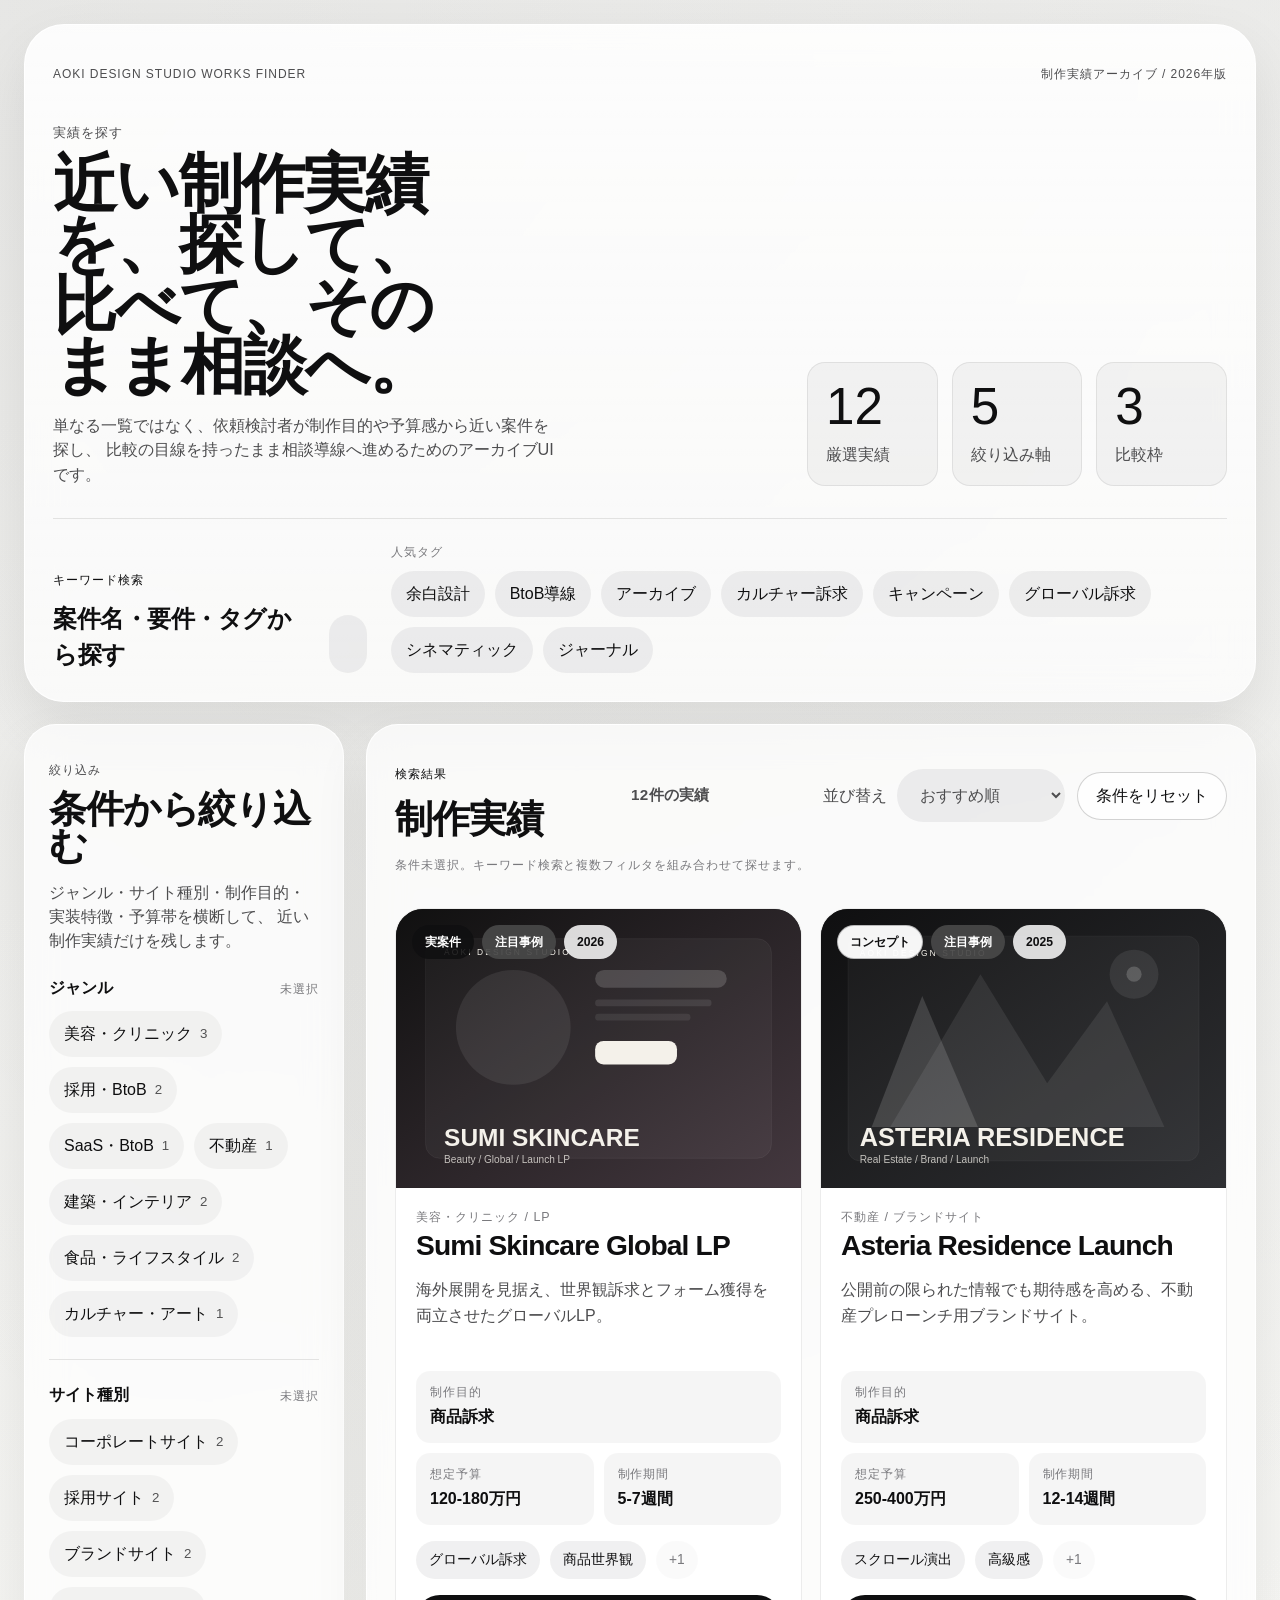
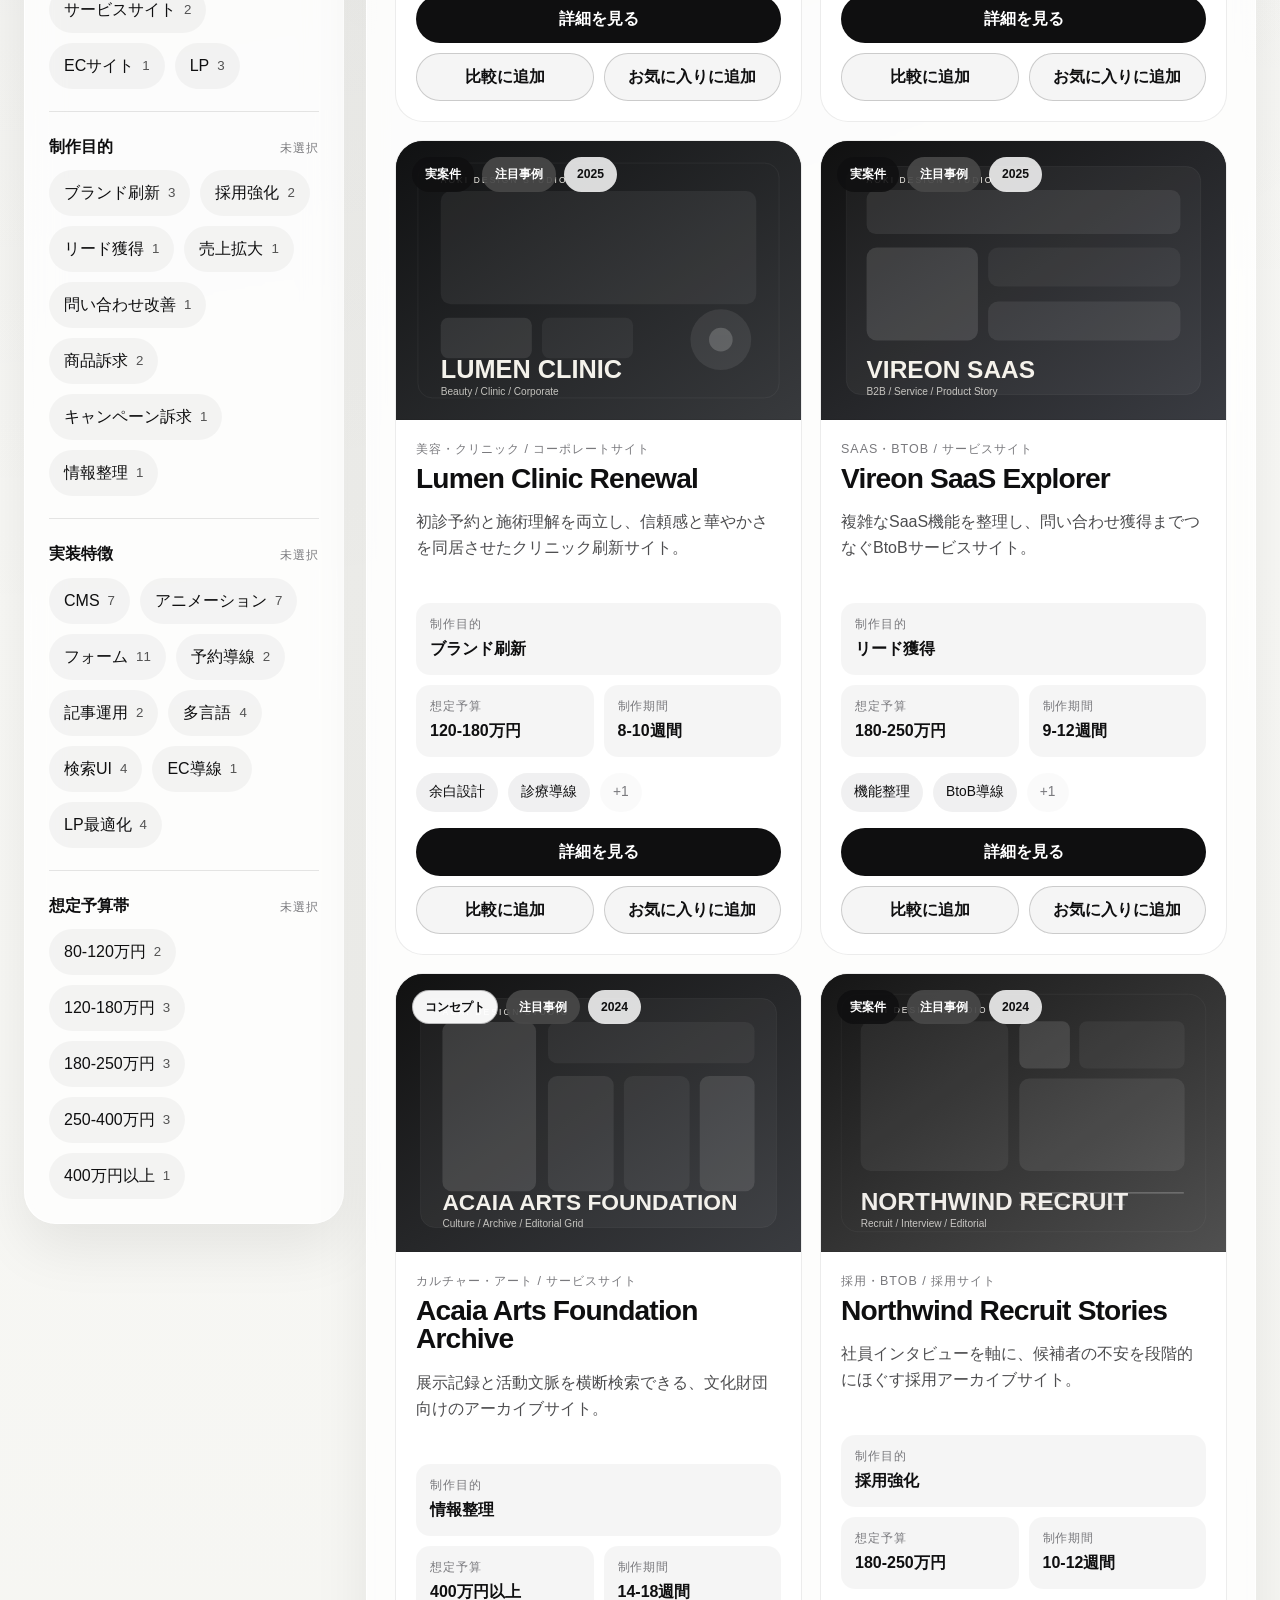
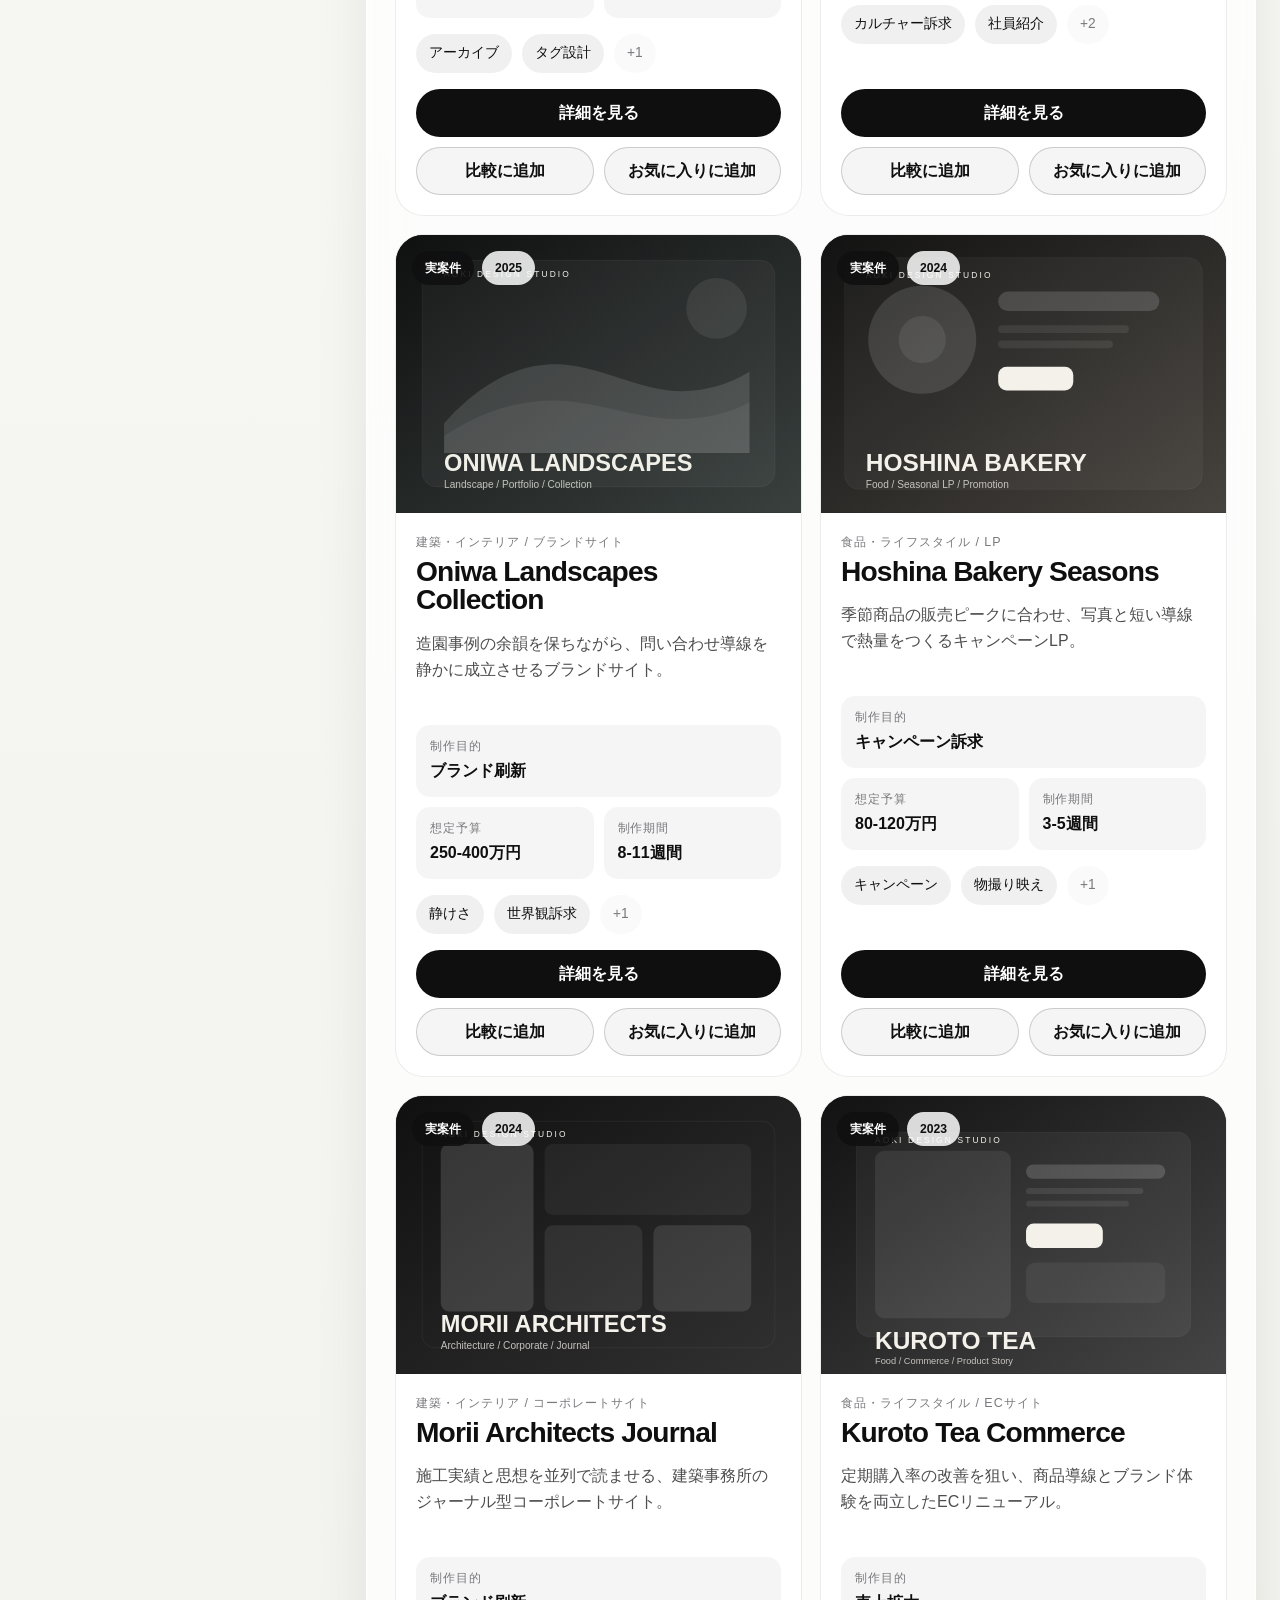
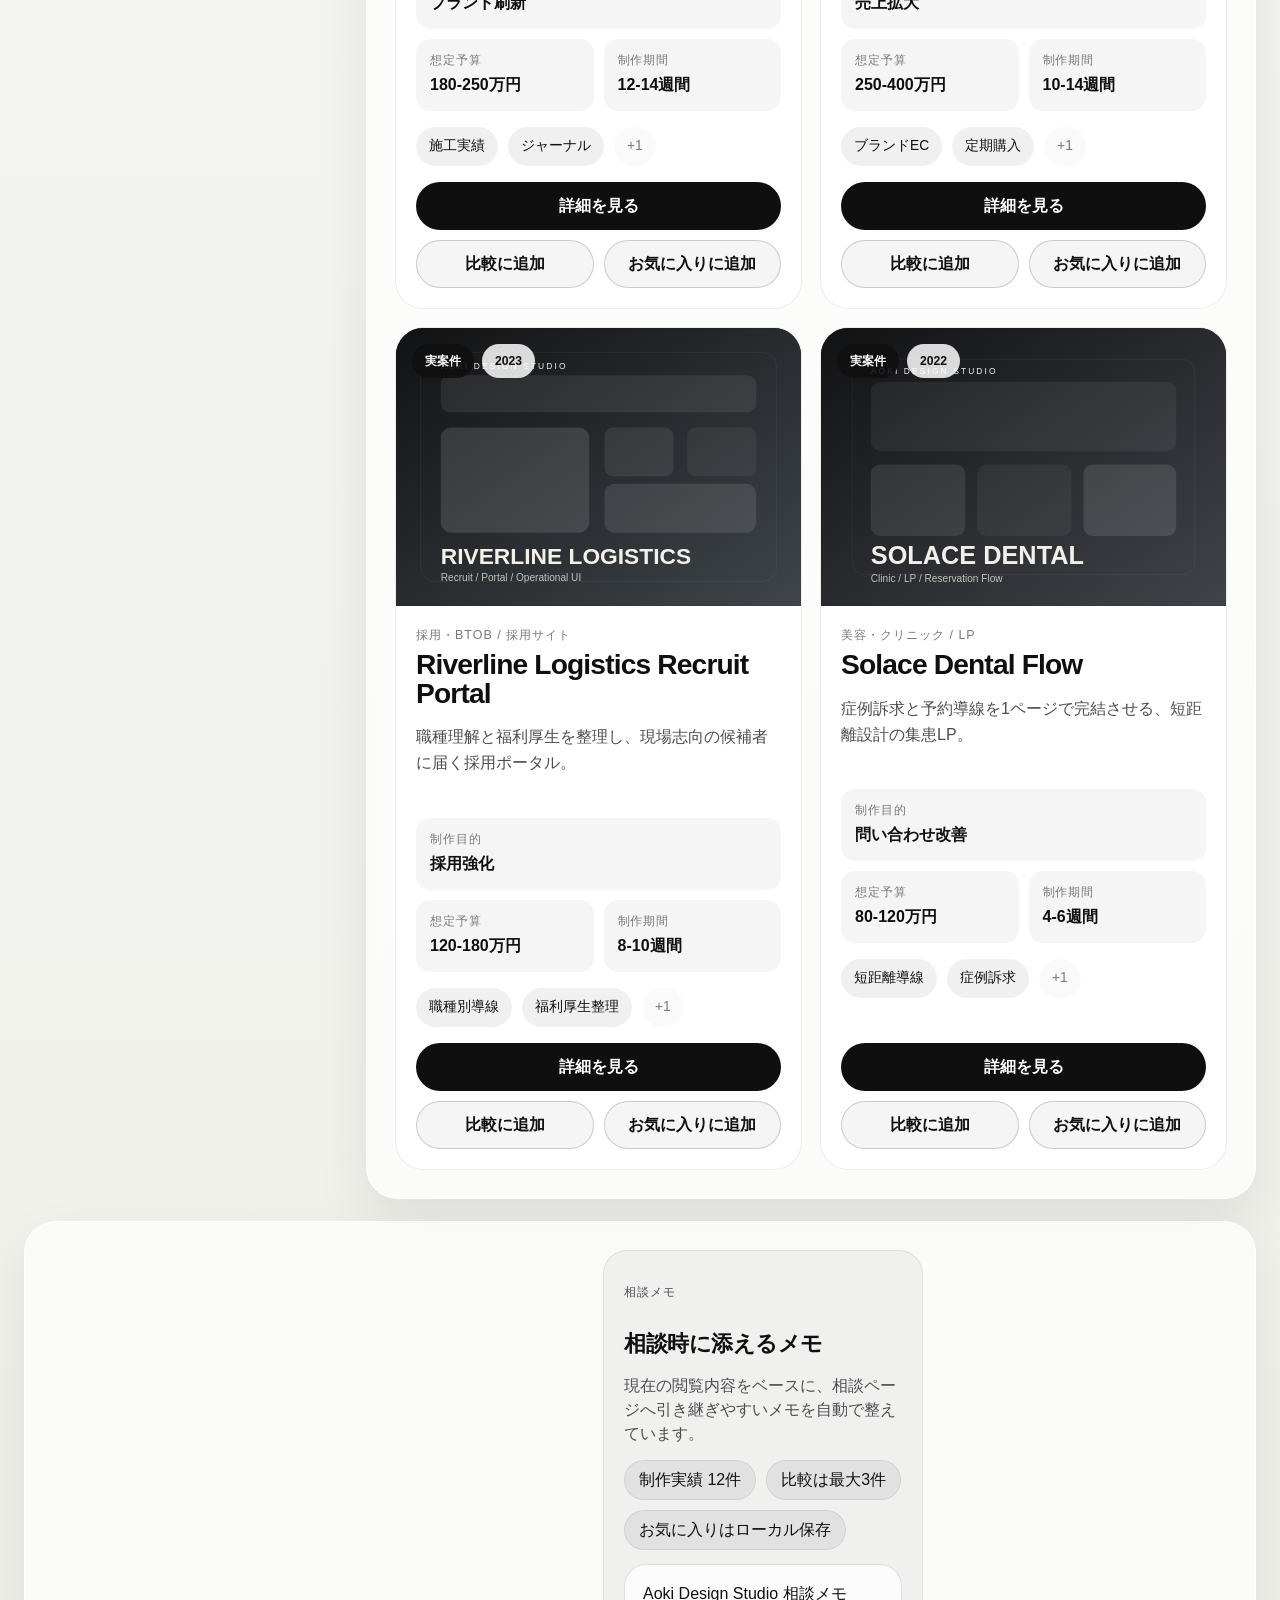
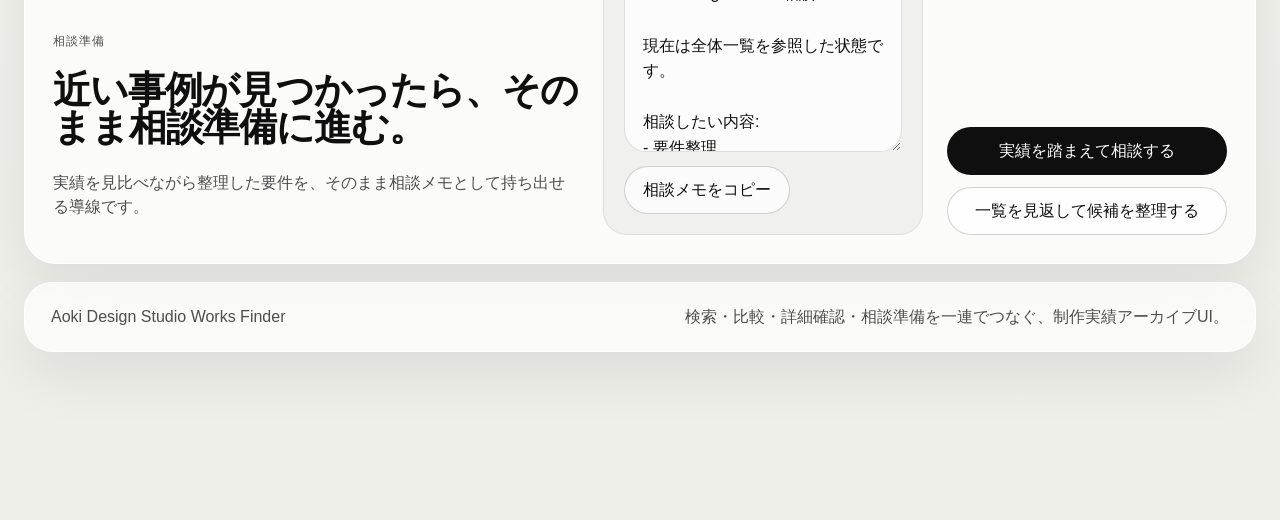
==== index.html @ 6959ffc1 "Add files via upload" ====
<!DOCTYPE html>
<html lang="ja">
  <head>
    <meta charset="UTF-8" />
    <meta name="viewport" content="width=device-width, initial-scale=1.0" />
    <title>Aoki Design Studio Works Finder | 制作実績検索・比較アーカイブ</title>
    <meta
      name="description"
      content="Aoki Design Studioの制作実績を検索・絞り込み・比較し、近い事例をもとに相談準備まで進めるためのアーカイブUI。"
    />
    <meta name="application-name" content="Aoki Design Studio Works Finder" />
    <meta name="apple-mobile-web-app-title" content="ADS Works Finder" />
    <meta name="theme-color" content="#111111" />
    <meta property="og:locale" content="ja_JP" />
    <meta property="og:type" content="website" />
    <meta property="og:site_name" content="Aoki Design Studio Works Finder" />
    <meta
      property="og:title"
      content="Aoki Design Studio Works Finder | 制作実績検索・比較アーカイブ"
    />
    <meta
      property="og:description"
      content="制作実績の検索・比較・詳細確認・相談準備までを一連でつなぐ、Aoki Design StudioのアーカイブUI。"
    />
    <!-- Replace with the deployed URL when publishing. -->
    <!-- <meta property="og:url" content="https://your-domain.example/aoki-design-studio-works-finder/" /> -->
    <meta property="og:image" content="./assets/images/meta/og-image.png" />
    <meta property="og:image:type" content="image/png" />
    <meta property="og:image:width" content="1200" />
    <meta property="og:image:height" content="630" />
    <meta
      property="og:image:alt"
      content="Aoki Design Studio Works Finderの共有用ビジュアル"
    />
    <meta name="twitter:card" content="summary_large_image" />
    <meta
      name="twitter:title"
      content="Aoki Design Studio Works Finder | 制作実績検索・比較アーカイブ"
    />
    <meta
      name="twitter:description"
      content="制作実績の検索・比較・詳細確認・相談準備までを一連でつなぐ、Aoki Design StudioのアーカイブUI。"
    />
    <meta name="twitter:image" content="./assets/images/meta/og-image.png" />
    <meta
      name="twitter:image:alt"
      content="Aoki Design Studio Works Finderの共有用ビジュアル"
    />
    <!-- Replace with the deployed URL when publishing. -->
    <!-- <link rel="canonical" href="https://your-domain.example/aoki-design-studio-works-finder/" /> -->
    <link rel="icon" href="./assets/images/meta/favicon.svg" type="image/svg+xml" sizes="any" />
    <link rel="icon" href="./assets/images/meta/icon-192.png" type="image/png" sizes="192x192" />
    <link rel="shortcut icon" href="./assets/images/meta/icon-192.png" type="image/png" />
    <link rel="apple-touch-icon" href="./assets/images/meta/apple-touch-icon.png" />
    <link rel="manifest" href="./site.webmanifest" />
    <link rel="stylesheet" href="./assets/css/style.css" />
  </head>
  <body>
    <div class="site-shell">
      <header class="hero" id="top">
        <div class="hero__meta">
          <p class="eyebrow">Aoki Design Studio Works Finder</p>
          <p class="hero__index">制作実績アーカイブ / 2026年版</p>
        </div>

        <div class="hero__body">
          <div class="hero__copy">
            <p class="hero__label">実績を探す</p>
            <h1>近い制作実績を、探して、比べて、そのまま相談へ。</h1>
            <p class="hero__description">
              単なる一覧ではなく、依頼検討者が制作目的や予算感から近い案件を探し、
              比較の目線を持ったまま相談導線へ進めるためのアーカイブUIです。
            </p>
          </div>

          <div class="hero__stats" aria-label="サイト概要">
            <article class="stat-card">
              <span class="stat-card__value">12</span>
              <span class="stat-card__label">厳選実績</span>
            </article>
            <article class="stat-card">
              <span class="stat-card__value">5</span>
              <span class="stat-card__label">絞り込み軸</span>
            </article>
            <article class="stat-card">
              <span class="stat-card__value">3</span>
              <span class="stat-card__label">比較枠</span>
            </article>
          </div>
        </div>

        <section class="search-panel" aria-labelledby="search-heading">
          <div class="search-panel__heading">
            <p class="eyebrow">キーワード検索</p>
            <h2 id="search-heading">案件名・要件・タグから探す</h2>
          </div>

          <form class="search-form" id="search-form" role="search">
            <label class="search-form__field" for="search-input">
              <span class="sr-only">キーワード検索</span>
              <input
                id="search-input"
                name="search"
                type="search"
                placeholder="例: 採用、CMS、ラグジュアリー、予約導線"
                autocomplete="off"
              />
            </label>
          </form>

          <div class="tag-cloud">
            <p class="tag-cloud__label">人気タグ</p>
            <div id="popular-tags" class="tag-cloud__list" aria-live="polite"></div>
          </div>
        </section>
      </header>

      <main class="discovery-layout">
        <aside class="filter-panel" aria-labelledby="filter-heading">
          <div class="filter-panel__header">
            <p class="eyebrow">絞り込み</p>
            <h2 id="filter-heading">条件から絞り込む</h2>
            <p>
              ジャンル・サイト種別・制作目的・実装特徴・予算帯を横断して、
              近い制作実績だけを残します。
            </p>
          </div>

          <div id="filter-groups" class="filter-groups" aria-live="polite"></div>
        </aside>

        <section class="results-area" aria-labelledby="results-heading">
          <div class="result-toolbar">
            <div class="result-toolbar__copy">
              <p class="eyebrow">検索結果</p>
              <h2 id="results-heading">制作実績</h2>
            </div>

            <div class="result-toolbar__controls">
              <p id="result-count" class="result-count">12件の実績</p>

              <label class="select-control" for="sort-order">
                <span>並び替え</span>
                <select id="sort-order" name="sortOrder">
                  <option value="recommended">おすすめ順</option>
                  <option value="newest">新着順</option>
                  <option value="budget-asc">予算帯順</option>
                </select>
              </label>

              <button id="reset-filters" class="ghost-button" type="button">
                条件をリセット
              </button>
            </div>
          </div>

          <div id="active-filters" class="active-filters" aria-live="polite"></div>

          <div id="works-grid" class="works-grid" aria-live="polite"></div>

          <div id="empty-state" class="empty-state" hidden>
            <p class="eyebrow">該当なし</p>
            <h3>該当する制作実績が見つかりませんでした</h3>
            <p>
              条件を減らすか、検索語を変更してください。
            </p>
            <button id="empty-reset" class="primary-button" type="button">
              絞り込みをリセット
            </button>
          </div>
        </section>
      </main>

      <section class="cta-section" id="contact" aria-labelledby="cta-title">
        <div class="cta-section__copy">
          <p id="cta-eyebrow" class="eyebrow">相談準備</p>
          <h2 id="cta-title">近い事例が見つかったら、そのまま相談準備に進む。</h2>
          <p id="cta-description">
            実績を見比べながら整理した要件を、そのまま相談メモとして持ち出せる導線です。
          </p>
        </div>

        <div class="cta-section__brief" id="contact-brief" tabindex="-1">
          <p class="eyebrow">相談メモ</p>
          <h3 id="cta-brief-title" class="cta-section__brief-title">相談時に添えるメモ</h3>
          <p id="cta-brief-copy" class="cta-section__brief-copy">
            今見ている条件や事例を、相談の前提情報としてそのまま引き継げます。
          </p>
          <div id="cta-context" class="cta-section__context" aria-live="polite"></div>
          <label class="sr-only" for="cta-draft">相談メモ</label>
          <textarea
            id="cta-draft"
            class="cta-section__draft"
            readonly
            spellcheck="false"
          ></textarea>
          <div class="cta-section__brief-actions">
            <button id="cta-copy" class="ghost-button" type="button">相談メモをコピー</button>
            <p id="cta-status" class="cta-section__status" role="status" aria-live="polite"></p>
          </div>
        </div>

        <div class="cta-section__actions">
          <a id="cta-primary" class="primary-button" href="#contact">
            実績を踏まえて相談する
          </a>
          <a id="cta-secondary" class="ghost-button" href="#top">
            一覧を見返して候補を整理する
          </a>
        </div>
      </section>

      <footer class="site-footer">
        <p>Aoki Design Studio Works Finder</p>
        <p>検索・比較・詳細確認・相談準備を一連でつなぐ、制作実績アーカイブUI。</p>
      </footer>

      <aside class="compare-bar" id="compare-bar" aria-label="比較バー" hidden>
        <div class="compare-bar__summary">
          <p class="eyebrow">比較リスト</p>
          <p id="compare-count" class="compare-bar__count">0 / 3 件選択中</p>
          <p id="compare-note" class="compare-bar__note"></p>
        </div>

        <div id="compare-slots" class="compare-bar__slots" aria-live="polite"></div>

        <div class="compare-bar__actions">
          <button
            id="clear-compare"
            class="ghost-button"
            type="button"
            aria-label="選択中の比較候補をすべてクリア"
          >
            比較をクリア
          </button>
          <button
            id="open-compare-panel"
            class="primary-button"
            type="button"
            aria-haspopup="dialog"
            aria-controls="compare-panel-overlay"
            aria-expanded="false"
            aria-label="選択中の制作実績を比較する"
          >
            比較を見る
          </button>
        </div>
      </aside>

      <div
        id="compare-panel-overlay"
        class="compare-panel-overlay"
        aria-hidden="true"
        hidden
      >
        <section
          id="compare-panel"
          class="compare-panel"
          role="dialog"
          aria-modal="true"
          aria-labelledby="compare-panel-title"
          aria-describedby="compare-panel-description"
          tabindex="-1"
        >
          <div class="compare-panel__header">
            <div>
              <p class="eyebrow">比較一覧</p>
              <h2 id="compare-panel-title">選択中の制作実績を比較する</h2>
              <p id="compare-panel-description" class="sr-only">
                選択した制作実績を表形式で比較できます。Escape キーか閉じるボタンで戻れます。
              </p>
            </div>

            <button
              id="close-compare-panel"
              class="ghost-button"
              type="button"
              aria-label="比較一覧を閉じる"
            >
              閉じる
            </button>
          </div>

          <div id="compare-panel-body" class="compare-panel__body"></div>
        </section>
      </div>

      <div
        id="detail-modal-overlay"
        class="detail-modal-overlay"
        aria-hidden="true"
        hidden
      >
        <section
          id="detail-modal"
          class="detail-modal"
          role="dialog"
          aria-modal="true"
          aria-labelledby="detail-modal-title"
          aria-describedby="detail-modal-summary"
          tabindex="-1"
        >
          <div class="detail-modal__header">
            <button
              id="close-detail-modal"
              class="ghost-button"
              type="button"
              aria-label="詳細モーダルを閉じる"
            >
              閉じる
            </button>
          </div>

          <div id="detail-modal-body" class="detail-modal__body"></div>
        </section>
      </div>
    </div>

    <script type="module" src="./js/main.js"></script>
  </body>
</html>
---- assets/css/style.css ----
:root {
  --bg: #f5f5f2;
  --surface: rgba(255, 255, 255, 0.72);
  --surface-strong: rgba(255, 255, 255, 0.9);
  --surface-muted: rgba(255, 255, 255, 0.58);
  --ink: #0f0f10;
  --ink-soft: #4d4d4f;
  --ink-faint: #79797d;
  --line: rgba(15, 15, 16, 0.1);
  --line-strong: rgba(15, 15, 16, 0.18);
  --chip: rgba(15, 15, 16, 0.06);
  --chip-active: #0f0f10;
  --shadow: 0 24px 56px rgba(15, 15, 16, 0.08);
  --radius-xl: 32px;
  --radius-lg: 24px;
  --radius-md: 18px;
  --radius-sm: 14px;
  --content-width: min(1360px, calc(100vw - 48px));
}

*,
*::before,
*::after {
  box-sizing: border-box;
}

html {
  scroll-behavior: smooth;
}

body {
  margin: 0;
  min-width: 320px;
  background:
    radial-gradient(circle at top left, rgba(15, 15, 16, 0.08), transparent 32%),
    radial-gradient(circle at top right, rgba(15, 15, 16, 0.04), transparent 28%),
    linear-gradient(180deg, #fcfcfa 0%, #efefea 100%);
  color: var(--ink);
  font-family: "Aptos", "Segoe UI", sans-serif;
  line-height: 1.5;
  padding: 24px 0 168px;
}

[hidden] {
  display: none !important;
}

body.body--overlay-open {
  overflow: hidden;
}

img {
  display: block;
  max-width: 100%;
}

button,
input,
select {
  color: inherit;
  font: inherit;
}

button {
  border: 0;
  background: transparent;
  cursor: pointer;
}

a {
  color: inherit;
  text-decoration: none;
}

.site-shell {
  width: var(--content-width);
  margin: 0 auto;
}

.hero,
.filter-panel,
.results-area,
.cta-section,
.site-footer,
.compare-bar {
  backdrop-filter: blur(18px);
  -webkit-backdrop-filter: blur(18px);
}

.hero {
  background: linear-gradient(180deg, rgba(255, 255, 255, 0.88), rgba(255, 255, 255, 0.72));
  border: 1px solid rgba(255, 255, 255, 0.92);
  border-radius: 40px;
  box-shadow: var(--shadow);
  padding: 28px;
}

.hero__meta,
.hero__body,
.search-panel,
.result-toolbar,
.cta-section,
.compare-bar {
  display: flex;
  gap: 24px;
}

.hero__meta {
  justify-content: space-between;
  align-items: center;
  margin-bottom: 28px;
  color: var(--ink-soft);
}

.eyebrow,
.hero__index,
.hero__label,
.tag-cloud__label,
.filter-group__count,
.compare-bar__count,
.result-count {
  letter-spacing: 0.08em;
  text-transform: uppercase;
}

.eyebrow,
.hero__index,
.tag-cloud__label,
.filter-group__count {
  font-size: 0.75rem;
}

.hero__body {
  justify-content: space-between;
  align-items: end;
  margin-bottom: 32px;
}

.hero__copy {
  max-width: 760px;
}

.hero__label {
  margin: 0 0 12px;
  font-size: 0.8rem;
  color: var(--ink-soft);
}

.hero h1,
.cta-section h2,
.result-toolbar h2,
.filter-panel h2 {
  margin: 0;
  font-family: "Bahnschrift", "Arial Narrow", sans-serif;
  font-weight: 700;
  letter-spacing: -0.03em;
}

.hero h1 {
  max-width: 11ch;
  font-size: clamp(3rem, 5vw, 5.6rem);
  line-height: 0.94;
}

.hero__description,
.filter-panel p,
.cta-section p,
.site-footer p,
.work-card__summary,
.empty-state p {
  color: var(--ink-soft);
}

.hero__description {
  margin: 18px 0 0;
  max-width: 56ch;
  font-size: 1.02rem;
}

.hero__stats {
  display: grid;
  grid-template-columns: repeat(3, minmax(120px, 1fr));
  gap: 14px;
  width: min(420px, 100%);
}

.stat-card {
  background: rgba(15, 15, 16, 0.04);
  border: 1px solid rgba(15, 15, 16, 0.08);
  border-radius: var(--radius-md);
  padding: 18px;
  min-height: 124px;
  display: flex;
  flex-direction: column;
  justify-content: space-between;
}

.stat-card__value {
  font-family: "Bahnschrift", "Arial Narrow", sans-serif;
  font-size: clamp(2rem, 4vw, 3.6rem);
  line-height: 1;
}

.stat-card__label {
  color: var(--ink-soft);
}

.search-panel {
  align-items: end;
  justify-content: space-between;
  border-top: 1px solid var(--line);
  padding-top: 24px;
}

.search-panel__heading {
  min-width: 240px;
}

.search-panel h2,
.empty-state h3 {
  margin: 0;
  font-family: "Bahnschrift", "Arial Narrow", sans-serif;
  letter-spacing: -0.02em;
}

.search-form {
  flex: 1;
}

.search-form__field {
  display: block;
}

.search-form input,
.select-control select {
  width: 100%;
  border: 1px solid transparent;
  border-radius: 999px;
  background: rgba(15, 15, 16, 0.06);
  padding: 16px 18px;
  transition: border-color 160ms ease, background-color 160ms ease;
}

.search-form input:focus,
.select-control select:focus,
.cta-section__draft:focus-visible,
.filter-chip:focus-visible,
.filter-option input:focus-visible + span,
.filter-option:focus-within span,
.chip-button:focus-visible,
.ghost-button:focus-visible,
.primary-button:focus-visible,
.card-action:focus-visible,
.compare-panel:focus-visible,
.detail-modal:focus-visible {
  outline: none;
  border-color: var(--ink);
  box-shadow:
    0 0 0 2px rgba(255, 255, 255, 0.96),
    0 0 0 5px rgba(15, 15, 16, 0.16);
}

.tag-cloud {
  min-width: 320px;
}

.tag-cloud__label {
  margin: 0 0 10px;
  color: var(--ink-faint);
}

.tag-cloud__list,
.active-filters,
.work-card__tags,
.work-card__utility,
.compare-bar__slots,
.filter-group__options {
  display: flex;
  flex-wrap: wrap;
  gap: 10px;
}

.chip-button,
.filter-chip,
.work-card__tag,
.compare-slot__badge,
.meta-pill {
  display: inline-flex;
  align-items: center;
  gap: 8px;
  border-radius: 999px;
  border: 1px solid transparent;
  background: var(--chip);
  color: var(--ink);
  padding: 10px 14px;
  transition: background-color 160ms ease, color 160ms ease, border-color 160ms ease;
}

.chip-button[aria-pressed="true"],
.filter-chip,
.work-card__action--active,
.compare-slot--filled .compare-slot__badge {
  background: var(--chip-active);
  color: #ffffff;
}

.discovery-layout {
  display: grid;
  grid-template-columns: minmax(280px, 320px) minmax(0, 1fr);
  gap: 22px;
  margin-top: 22px;
}

.filter-panel,
.results-area,
.cta-section,
.site-footer,
.compare-bar {
  background: var(--surface);
  border: 1px solid rgba(255, 255, 255, 0.92);
  box-shadow: var(--shadow);
}

.filter-panel,
.results-area {
  border-radius: 32px;
}

.filter-panel {
  position: sticky;
  top: 24px;
  align-self: start;
  padding: 24px;
}

.filter-panel__header {
  margin-bottom: 22px;
}

.filter-group + .filter-group {
  margin-top: 22px;
  padding-top: 22px;
  border-top: 1px solid var(--line);
}

.filter-group__header {
  display: flex;
  justify-content: space-between;
  align-items: baseline;
  gap: 16px;
  margin-bottom: 12px;
}

.filter-group__title {
  margin: 0;
  font-size: 1.02rem;
  font-weight: 700;
}

.filter-group__count {
  color: var(--ink-faint);
}

.filter-option {
  position: relative;
}

.filter-option input {
  position: absolute;
  opacity: 0;
  pointer-events: none;
}

.filter-option span {
  display: inline-flex;
  align-items: center;
  gap: 8px;
  border-radius: 999px;
  padding: 10px 14px;
  background: rgba(15, 15, 16, 0.04);
  border: 1px solid transparent;
  transition: background-color 160ms ease, color 160ms ease, border-color 160ms ease;
}

.filter-option input:checked + span {
  background: var(--ink);
  color: #ffffff;
}

.filter-option__meta {
  color: currentColor;
  opacity: 0.7;
}

.results-area {
  padding: 28px;
}

.result-toolbar {
  justify-content: space-between;
  align-items: center;
  margin-bottom: 18px;
}

.result-toolbar__copy {
  display: grid;
  gap: 6px;
}

.result-toolbar h2,
.cta-section h2,
.filter-panel h2 {
  font-size: clamp(2rem, 3vw, 3.2rem);
  line-height: 0.96;
}

.result-toolbar__controls {
  display: flex;
  align-items: center;
  gap: 12px;
}

.result-count {
  min-width: 180px;
  margin: 0;
  color: var(--ink-soft);
  font-size: 0.95rem;
  font-weight: 600;
  letter-spacing: 0.02em;
  text-transform: none;
}

.result-count[data-empty="true"] {
  color: var(--ink);
}

.select-control {
  display: flex;
  align-items: center;
  gap: 10px;
  color: var(--ink-soft);
}

.select-control span {
  white-space: nowrap;
}

.select-control select {
  min-width: 168px;
}

.ghost-button,
.primary-button,
.card-action {
  display: inline-flex;
  align-items: center;
  justify-content: center;
  gap: 10px;
  min-height: 48px;
  border-radius: 999px;
  padding: 0 18px;
  border: 1px solid var(--line-strong);
  transition:
    transform 160ms ease,
    background-color 160ms ease,
    color 160ms ease,
    border-color 160ms ease;
}

.ghost-button:hover,
.primary-button:hover,
.card-action:hover {
  transform: translateY(-1px);
}

.ghost-button {
  background: rgba(255, 255, 255, 0.72);
}

.primary-button {
  background: var(--ink);
  color: #ffffff;
}

.ghost-button[disabled],
.primary-button[disabled],
.card-action[disabled] {
  opacity: 0.46;
  cursor: not-allowed;
  transform: none;
}

.active-filters {
  min-height: 32px;
  margin-bottom: 20px;
}

.filter-chip {
  border-color: rgba(15, 15, 16, 0.16);
  font-size: 0.94rem;
}

.works-grid {
  display: grid;
  grid-template-columns: repeat(2, minmax(0, 1fr));
  gap: 18px;
}

.work-card {
  display: grid;
  grid-template-rows: auto 1fr;
  background: var(--surface-strong);
  border: 1px solid rgba(15, 15, 16, 0.08);
  border-radius: 28px;
  overflow: hidden;
  min-height: 100%;
}

.work-card--compared {
  border-color: rgba(15, 15, 16, 0.28);
  box-shadow: inset 0 0 0 1px rgba(15, 15, 16, 0.12);
}

.work-card--favorited {
  background: rgba(255, 255, 255, 0.96);
}

.work-card__media {
  position: relative;
  aspect-ratio: 16 / 11;
  overflow: hidden;
  background: #111111;
}

.work-card__media img {
  width: 100%;
  height: 100%;
  object-fit: cover;
  transition: transform 220ms ease;
}

.work-card:hover .work-card__media img {
  transform: scale(1.02);
}

.work-card__badges {
  position: absolute;
  top: 16px;
  left: 16px;
  display: flex;
  flex-wrap: wrap;
  gap: 8px;
}

.meta-pill {
  padding: 7px 12px;
  background: rgba(255, 255, 255, 0.82);
  font-size: 0.76rem;
  font-weight: 700;
}

.meta-pill--case-type,
.meta-pill--featured {
  color: #ffffff;
}

.meta-pill--client {
  background: rgba(15, 15, 16, 0.88);
}

.meta-pill--concept {
  background: rgba(255, 255, 255, 0.96);
  border-color: rgba(15, 15, 16, 0.26);
  color: var(--ink);
}

.meta-pill--featured {
  background: rgba(72, 72, 72, 0.92);
}

.meta-pill--year {
  background: rgba(255, 255, 255, 0.84);
}

.work-card__body {
  display: flex;
  flex-direction: column;
  gap: 16px;
  padding: 20px;
}

.work-card__header {
  display: flex;
  justify-content: space-between;
  align-items: start;
  gap: 16px;
}

.work-card__title {
  margin: 0;
  font-family: "Bahnschrift", "Arial Narrow", sans-serif;
  font-size: clamp(1.36rem, 2.2vw, 1.82rem);
  letter-spacing: -0.03em;
  line-height: 1.02;
}

.work-card__kicker {
  margin: 0 0 6px;
  color: var(--ink-faint);
  font-size: 0.78rem;
  letter-spacing: 0.08em;
  text-transform: uppercase;
}

.work-card__summary {
  margin: 0;
  line-height: 1.62;
  min-height: calc(1em * 1.62 * 3);
  display: -webkit-box;
  -webkit-box-orient: vertical;
  -webkit-line-clamp: 3;
  overflow: hidden;
}

.work-card__meta {
  display: grid;
  grid-template-columns: repeat(2, minmax(0, 1fr));
  gap: 10px;
}

.work-card__meta-item {
  background: rgba(15, 15, 16, 0.04);
  border-radius: var(--radius-sm);
  padding: 12px 14px;
  min-height: 72px;
}

.work-card__meta-item--wide {
  grid-column: 1 / -1;
}

.work-card__meta-label {
  display: block;
  color: var(--ink-faint);
  font-size: 0.75rem;
  text-transform: uppercase;
  letter-spacing: 0.08em;
}

.work-card__meta-value {
  display: block;
  margin-top: 4px;
  font-weight: 600;
}

.work-card__tag {
  padding: 8px 12px;
  font-size: 0.86rem;
}

.work-card__tag--more {
  border-style: dashed;
  background: rgba(15, 15, 16, 0.02);
  color: var(--ink-faint);
}

.work-card__utility {
  display: grid;
  grid-template-columns: repeat(2, minmax(0, 1fr));
  gap: 10px;
  margin-top: auto;
  align-items: stretch;
}

.work-card__utility .card-action {
  width: 100%;
}

.work-card__utility .card-action--primary {
  grid-column: 1 / -1;
}

.card-action {
  background: rgba(15, 15, 16, 0.04);
  color: var(--ink);
  font-weight: 600;
}

.card-action--primary {
  background: var(--ink);
  color: #ffffff;
}

.card-action--secondary {
  background: rgba(255, 255, 255, 0.72);
}

.empty-state {
  display: grid;
  place-items: center;
  gap: 10px;
  text-align: center;
  padding: 64px 24px;
  background: rgba(255, 255, 255, 0.72);
  border-radius: 28px;
  border: 1px dashed rgba(15, 15, 16, 0.16);
}

.empty-state .primary-button {
  margin-top: 8px;
}

.cta-section {
  justify-content: space-between;
  align-items: end;
  margin-top: 22px;
  border-radius: 32px;
  padding: 28px;
}

.cta-section__copy {
  display: grid;
  gap: 10px;
  max-width: 760px;
}

.cta-section__brief {
  display: grid;
  gap: 14px;
  min-width: min(320px, 100%);
  flex: 0 1 360px;
  border-radius: 24px;
  background: rgba(15, 15, 16, 0.045);
  border: 1px solid rgba(15, 15, 16, 0.08);
  padding: 20px;
}

.cta-section__brief-title {
  margin: 0;
  font-family: "Bahnschrift", "Arial Narrow", sans-serif;
  font-size: 1.4rem;
  letter-spacing: -0.02em;
}

.cta-section__brief-copy {
  margin: 0;
  color: var(--ink-soft);
}

.cta-section__context {
  display: flex;
  flex-wrap: wrap;
  gap: 10px;
}

.cta-section__draft {
  width: 100%;
  min-height: 188px;
  resize: vertical;
  border: 1px solid rgba(15, 15, 16, 0.12);
  border-radius: 22px;
  background: rgba(255, 255, 255, 0.74);
  color: var(--ink);
  padding: 16px 18px;
  font: inherit;
  line-height: 1.6;
}

.cta-section__brief-actions {
  display: flex;
  flex-wrap: wrap;
  align-items: center;
  justify-content: space-between;
  gap: 12px;
}

.cta-section__status {
  margin: 0;
  color: var(--ink-soft);
  font-size: 0.9rem;
}

.cta-section__status[data-error="true"] {
  color: #8e2c2c;
}

.cta-section__actions {
  display: flex;
  flex-direction: column;
  flex-wrap: wrap;
  gap: 12px;
  min-width: min(280px, 100%);
  align-items: stretch;
}

.site-footer {
  display: flex;
  justify-content: space-between;
  align-items: center;
  gap: 20px;
  border-radius: 28px;
  padding: 22px 26px;
  margin-top: 18px;
}

.site-footer p {
  margin: 0;
}

.compare-bar {
  position: fixed;
  right: 24px;
  bottom: 24px;
  left: 24px;
  z-index: 30;
  align-items: center;
  justify-content: space-between;
  border-radius: 28px;
  padding: 18px;
  background: rgba(255, 255, 255, 0.92);
}

.compare-bar__summary {
  display: grid;
  gap: 4px;
  min-width: 160px;
}

.compare-bar__count {
  margin: 6px 0 0;
  color: var(--ink-soft);
  font-size: 0.76rem;
}

.compare-bar__note {
  margin: 8px 0 0;
  color: var(--ink-soft);
  font-size: 0.92rem;
}

.compare-bar__slots {
  flex: 1;
  align-items: stretch;
  overflow-x: auto;
  padding-bottom: 2px;
}

.compare-slot {
  min-width: 180px;
  border-radius: 18px;
  padding: 14px;
  background: rgba(15, 15, 16, 0.04);
  border: 1px solid transparent;
}

.compare-slot--filled {
  border-color: rgba(15, 15, 16, 0.14);
  background: rgba(255, 255, 255, 0.82);
}

.compare-slot__title {
  margin: 10px 0 0;
  font-weight: 700;
  display: -webkit-box;
  -webkit-box-orient: vertical;
  -webkit-line-clamp: 2;
  overflow: hidden;
}

.compare-slot__meta {
  margin: 4px 0 0;
  color: var(--ink-soft);
  font-size: 0.88rem;
}

.compare-bar__actions {
  display: flex;
  gap: 10px;
  justify-content: end;
}

.compare-panel-overlay {
  position: fixed;
  inset: 0;
  z-index: 40;
  background: rgba(15, 15, 16, 0.44);
  backdrop-filter: blur(10px);
  -webkit-backdrop-filter: blur(10px);
  padding: 32px 24px;
  overflow-y: auto;
}

.compare-panel {
  width: min(1240px, 100%);
  margin: 0 auto;
  background: rgba(255, 255, 255, 0.94);
  border: 1px solid rgba(255, 255, 255, 0.96);
  border-radius: 32px;
  box-shadow: var(--shadow);
  padding: 28px;
}

.compare-panel__header {
  display: flex;
  justify-content: space-between;
  align-items: start;
  gap: 20px;
  margin-bottom: 20px;
}

.compare-panel__header h2 {
  margin: 0;
  font-family: "Bahnschrift", "Arial Narrow", sans-serif;
  font-size: clamp(2rem, 3vw, 3rem);
  line-height: 0.96;
  letter-spacing: -0.03em;
}

.compare-panel__body,
.compare-panel__hint {
  display: grid;
  gap: 18px;
}

.compare-panel__message {
  margin: 0;
  color: var(--ink-soft);
  font-size: 1rem;
}

.compare-preview-card {
  border-radius: 24px;
  background: rgba(15, 15, 16, 0.04);
  padding: 20px;
}

.compare-preview-card__eyebrow {
  margin: 0 0 8px;
  color: var(--ink-faint);
  font-size: 0.78rem;
  letter-spacing: 0.08em;
  text-transform: uppercase;
}

.compare-preview-card__title {
  margin: 0;
  font-family: "Bahnschrift", "Arial Narrow", sans-serif;
  font-size: 1.5rem;
  letter-spacing: -0.03em;
}

.compare-preview-card__summary {
  margin: 10px 0 0;
  color: var(--ink-soft);
}

.compare-table {
  display: grid;
  gap: 1px;
  background: rgba(15, 15, 16, 0.08);
  border-radius: 24px;
  overflow: hidden;
}

.compare-table__row {
  display: grid;
  grid-template-columns: minmax(180px, 220px) repeat(3, minmax(0, 1fr));
  gap: 1px;
  background: rgba(15, 15, 16, 0.08);
}

.compare-table__row--head {
  background: rgba(15, 15, 16, 0.12);
}

.compare-table__cell {
  min-width: 0;
  background: rgba(255, 255, 255, 0.98);
  padding: 16px;
  color: var(--ink-soft);
  line-height: 1.55;
}

.compare-table__cell strong {
  display: block;
  color: var(--ink);
  font-size: 1rem;
}

.compare-table__meta {
  display: block;
  margin-top: 8px;
  color: var(--ink-soft);
  font-size: 0.88rem;
}

.compare-table__cell--label {
  font-weight: 700;
  color: var(--ink);
  background: rgba(250, 250, 248, 0.98);
}

.compare-table__cell--work {
  background: rgba(15, 15, 16, 0.04);
}

.compare-table__eyebrow {
  display: block;
  margin-bottom: 8px;
  color: var(--ink-faint);
  font-size: 0.76rem;
  letter-spacing: 0.08em;
  text-transform: uppercase;
}

.detail-modal-overlay {
  position: fixed;
  inset: 0;
  z-index: 50;
  background: rgba(15, 15, 16, 0.5);
  backdrop-filter: blur(10px);
  -webkit-backdrop-filter: blur(10px);
  padding: 32px 24px;
  overflow-y: auto;
}

.detail-modal {
  width: min(1240px, 100%);
  margin: 0 auto;
  background: rgba(255, 255, 255, 0.96);
  border: 1px solid rgba(255, 255, 255, 0.98);
  border-radius: 32px;
  box-shadow: var(--shadow);
  padding: 28px;
}

.detail-modal__header {
  display: flex;
  justify-content: end;
  margin-bottom: 12px;
}

.detail-modal__body {
  display: grid;
  gap: 22px;
}

.detail-modal__hero {
  display: grid;
  grid-template-columns: minmax(0, 1.05fr) minmax(300px, 0.95fr);
  gap: 24px;
  align-items: start;
}

.detail-modal__media {
  aspect-ratio: 16 / 11;
  overflow: hidden;
  border-radius: 28px;
  background: #111111;
}

.detail-modal__media img {
  width: 100%;
  height: 100%;
  object-fit: cover;
}

.detail-modal__intro {
  display: grid;
  gap: 14px;
  align-self: stretch;
}

.detail-modal__eyebrow {
  margin: 0;
  color: var(--ink-faint);
  font-size: 0.78rem;
  letter-spacing: 0.08em;
  text-transform: uppercase;
}

.detail-modal__title {
  margin: 0;
  font-family: "Bahnschrift", "Arial Narrow", sans-serif;
  font-size: clamp(2.2rem, 4vw, 4rem);
  line-height: 0.94;
  letter-spacing: -0.04em;
}

.detail-modal__summary {
  margin: 0;
  color: var(--ink-soft);
  font-size: 1.02rem;
}

.detail-modal__status,
.detail-modal__chip-list {
  display: flex;
  flex-wrap: wrap;
  gap: 10px;
}

.detail-modal__status-pill,
.detail-modal__chip {
  display: inline-flex;
  align-items: center;
  min-height: 40px;
  border-radius: 999px;
  padding: 0 14px;
  background: rgba(15, 15, 16, 0.06);
  border: 1px solid rgba(15, 15, 16, 0.08);
}

.detail-modal__status-pill--client,
.detail-modal__status-pill--featured {
  background: rgba(15, 15, 16, 0.9);
  color: #ffffff;
}

.detail-modal__status-pill--concept {
  background: rgba(255, 255, 255, 0.98);
  border-color: rgba(15, 15, 16, 0.2);
}

.detail-modal__status-pill--year {
  background: rgba(15, 15, 16, 0.06);
}

.detail-modal__chip--muted {
  color: var(--ink-faint);
}

.detail-modal__notice {
  margin: 0;
  padding: 12px 14px;
  border-radius: 18px;
  background: rgba(15, 15, 16, 0.05);
  color: var(--ink-soft);
  font-size: 0.94rem;
  line-height: 1.55;
}

.detail-modal__quick-facts {
  display: grid;
  grid-template-columns: repeat(2, minmax(0, 1fr));
  gap: 10px;
}

.detail-modal__quick-fact {
  display: grid;
  gap: 6px;
  padding: 14px 16px;
  border-radius: 20px;
  background: rgba(15, 15, 16, 0.045);
  border: 1px solid rgba(15, 15, 16, 0.08);
}

.detail-modal__quick-label {
  color: var(--ink-faint);
  font-size: 0.76rem;
  letter-spacing: 0.08em;
  text-transform: uppercase;
}

.detail-modal__quick-value {
  color: var(--ink);
  font-size: 1rem;
  line-height: 1.4;
}

.detail-modal__actions {
  display: flex;
  flex-wrap: wrap;
  gap: 12px;
  margin-top: 8px;
}

.detail-modal__actions .ghost-button,
.detail-modal__actions .card-action,
.detail-modal__actions .primary-button {
  min-width: 180px;
}

.detail-modal__sections {
  display: grid;
  grid-template-columns: repeat(3, minmax(0, 1fr));
  gap: 16px;
}

.detail-modal__section {
  display: grid;
  gap: 14px;
  align-content: start;
  border-radius: 24px;
  background: rgba(15, 15, 16, 0.04);
  padding: 20px;
}

.detail-modal__section h3 {
  margin: 0;
  font-family: "Bahnschrift", "Arial Narrow", sans-serif;
  font-size: 1.42rem;
  letter-spacing: -0.02em;
}

.detail-modal__copy {
  display: grid;
  gap: 10px;
}

.detail-modal__copy p {
  margin: 0;
  color: var(--ink-soft);
}

.detail-modal__facts {
  display: grid;
  gap: 12px;
  margin: 0;
}

.detail-modal__facts div {
  display: grid;
  gap: 4px;
}

.detail-modal__facts dt,
.detail-modal__group-label {
  color: var(--ink-faint);
  font-size: 0.76rem;
  letter-spacing: 0.08em;
  text-transform: uppercase;
}

.detail-modal__facts dd {
  margin: 0;
  font-weight: 600;
  color: var(--ink);
}

.detail-modal__group {
  display: grid;
  gap: 10px;
}

.sr-only {
  position: absolute;
  width: 1px;
  height: 1px;
  padding: 0;
  margin: -1px;
  overflow: hidden;
  clip: rect(0, 0, 0, 0);
  white-space: nowrap;
  border: 0;
}

@media (max-width: 1180px) {
  .hero__body,
  .search-panel,
  .cta-section,
  .compare-bar {
    flex-direction: column;
    align-items: stretch;
  }

  .tag-cloud,
  .hero__stats {
    width: 100%;
  }

  .discovery-layout {
    grid-template-columns: 1fr;
  }

  .filter-panel {
    position: static;
  }

  .works-grid {
    grid-template-columns: 1fr;
  }

  .compare-table__row {
    grid-template-columns: minmax(160px, 180px) repeat(3, minmax(220px, 1fr));
  }

  .detail-modal__hero,
  .detail-modal__sections {
    grid-template-columns: 1fr;
  }
}

@media (max-width: 760px) {
  body {
    padding-top: 16px;
    padding-bottom: 196px;
  }

  :root {
    --content-width: min(100vw - 24px, 100vw - 24px);
  }

  .hero,
  .filter-panel,
  .results-area,
  .cta-section,
  .site-footer,
  .compare-bar {
    border-radius: 24px;
  }

  .hero,
  .filter-panel,
  .results-area,
  .cta-section {
    padding: 18px;
  }

  .hero__meta {
    flex-direction: column;
    align-items: flex-start;
    gap: 8px;
    margin-bottom: 20px;
  }

  .hero__body {
    gap: 18px;
    margin-bottom: 24px;
  }

  .hero h1 {
    max-width: 12ch;
    font-size: clamp(2.35rem, 10vw, 3.6rem);
  }

  .hero__description {
    margin-top: 14px;
    font-size: 0.96rem;
    line-height: 1.6;
  }

  .search-panel {
    gap: 16px;
    padding-top: 18px;
  }

  .search-panel__heading,
  .search-form,
  .tag-cloud {
    min-width: 0;
    width: 100%;
  }

  .hero__stats,
  .work-card__meta {
    grid-template-columns: 1fr;
  }

  .work-card__utility,
  .detail-modal__quick-facts {
    grid-template-columns: 1fr;
  }

  .result-toolbar,
  .result-toolbar__controls,
  .site-footer,
  .compare-panel__header,
  .detail-modal__actions {
    flex-direction: column;
    align-items: stretch;
  }

  .result-toolbar {
    gap: 14px;
  }

  .result-toolbar__controls {
    gap: 10px;
  }

  .result-count {
    min-width: 0;
  }

  .select-control {
    flex-direction: column;
    align-items: stretch;
  }

  .filter-panel__header {
    margin-bottom: 18px;
  }

  .filter-group + .filter-group {
    margin-top: 18px;
    padding-top: 18px;
  }

  .filter-group__options {
    display: grid;
    grid-template-columns: repeat(2, minmax(0, 1fr));
    gap: 8px;
  }

  .filter-option {
    display: block;
  }

  .filter-option span {
    width: 100%;
    justify-content: space-between;
    min-height: 44px;
    padding: 11px 12px;
  }

  .compare-bar {
    display: grid;
    grid-template-columns: minmax(0, 1fr) auto;
    align-items: start;
    gap: 12px;
    right: 10px;
    bottom: 10px;
    left: 10px;
    padding: 14px;
    border-radius: 20px;
  }

  .cta-section__brief-actions {
    flex-direction: column;
    align-items: stretch;
  }

  .cta-section {
    gap: 18px;
  }

  .cta-section__copy {
    gap: 8px;
  }

  .cta-section h2 {
    font-size: clamp(1.8rem, 8vw, 2.7rem);
    line-height: 1;
  }

  .cta-section__brief {
    padding: 16px;
    min-width: 0;
    width: 100%;
  }

  .cta-section__actions {
    width: 100%;
  }

  .cta-section__actions .primary-button,
  .cta-section__actions .ghost-button {
    width: 100%;
  }

  .cta-section__draft {
    min-height: 144px;
    padding: 14px 16px;
    font-size: 0.95rem;
  }

  .compare-bar__summary {
    min-width: 0;
  }

  .compare-bar__note {
    display: none;
  }

  .compare-bar__slots {
    grid-column: 1 / -1;
    flex-wrap: nowrap;
    gap: 8px;
    padding-bottom: 0;
    scroll-snap-type: x proximity;
  }

  .compare-slot {
    min-width: 200px;
    flex: 0 0 200px;
    padding: 12px;
    scroll-snap-align: start;
  }

  .compare-bar__actions {
    flex-direction: row;
    align-items: center;
    justify-content: flex-end;
    gap: 8px;
  }

  .compare-bar__actions .ghost-button,
  .compare-bar__actions .primary-button {
    min-height: 42px;
    padding: 0 14px;
    white-space: nowrap;
  }

  .compare-panel-overlay {
    padding: 8px;
  }

  .compare-panel {
    border-radius: 20px;
    padding: 16px;
  }

  .compare-panel__header h2 {
    font-size: clamp(1.65rem, 8vw, 2.3rem);
  }

  .compare-panel__body {
    overflow-x: auto;
    overflow-y: hidden;
    -webkit-overflow-scrolling: touch;
    padding-bottom: 4px;
    overscroll-behavior-x: contain;
    scrollbar-gutter: stable both-edges;
  }

  .compare-table {
    width: max-content;
    min-width: 100%;
  }

  .compare-table__row {
    min-width: 680px;
  }

  .cta-section__brief,
  .detail-modal,
  .detail-modal__section {
    border-radius: 20px;
  }

  .detail-modal-overlay {
    padding: 8px;
  }

  .detail-modal {
    padding: 16px;
  }

  .detail-modal__header {
    margin-bottom: 8px;
  }

  .detail-modal__body {
    gap: 18px;
  }

  .detail-modal__hero {
    gap: 16px;
  }

  .detail-modal__media {
    border-radius: 22px;
    aspect-ratio: 4 / 3;
  }

  .detail-modal__title {
    font-size: clamp(1.8rem, 8.6vw, 2.6rem);
    line-height: 0.98;
  }

  .detail-modal__summary {
    font-size: 0.96rem;
  }

  .detail-modal__intro {
    gap: 12px;
  }

  .detail-modal__status,
  .detail-modal__chip-list {
    gap: 8px;
  }

  .detail-modal__status-pill,
  .detail-modal__chip {
    min-height: 36px;
    padding: 0 12px;
  }

  .detail-modal__quick-fact {
    padding: 12px 14px;
  }

  .detail-modal__actions .ghost-button,
  .detail-modal__actions .card-action,
  .detail-modal__actions .primary-button {
    width: 100%;
    min-width: 0;
    min-height: 46px;
  }

  .detail-modal__section {
    padding: 16px;
    gap: 12px;
  }

  .detail-modal__section h3 {
    font-size: 1.22rem;
  }

  .site-footer {
    gap: 8px;
  }
}

@media (max-width: 540px) {
  body {
    padding-bottom: 186px;
  }

  .filter-group__options {
    grid-template-columns: 1fr;
  }

  .compare-bar {
    grid-template-columns: minmax(0, 1fr) auto;
    gap: 10px;
    padding: 12px;
  }

  .compare-bar__actions {
    grid-column: auto;
    justify-content: flex-end;
    flex-wrap: nowrap;
  }

  .compare-bar__actions .ghost-button,
  .compare-bar__actions .primary-button {
    flex: 0 0 auto;
    min-height: 40px;
    padding: 0 12px;
    font-size: 0.88rem;
  }

  .compare-slot {
    min-width: 168px;
    flex-basis: 168px;
    padding: 11px;
  }

  .compare-slot__title {
    margin-top: 8px;
    font-size: 0.94rem;
  }

  .compare-slot__meta {
    font-size: 0.8rem;
  }

  .cta-section__draft {
    min-height: 136px;
  }

  .detail-modal__actions {
    gap: 10px;
  }
}
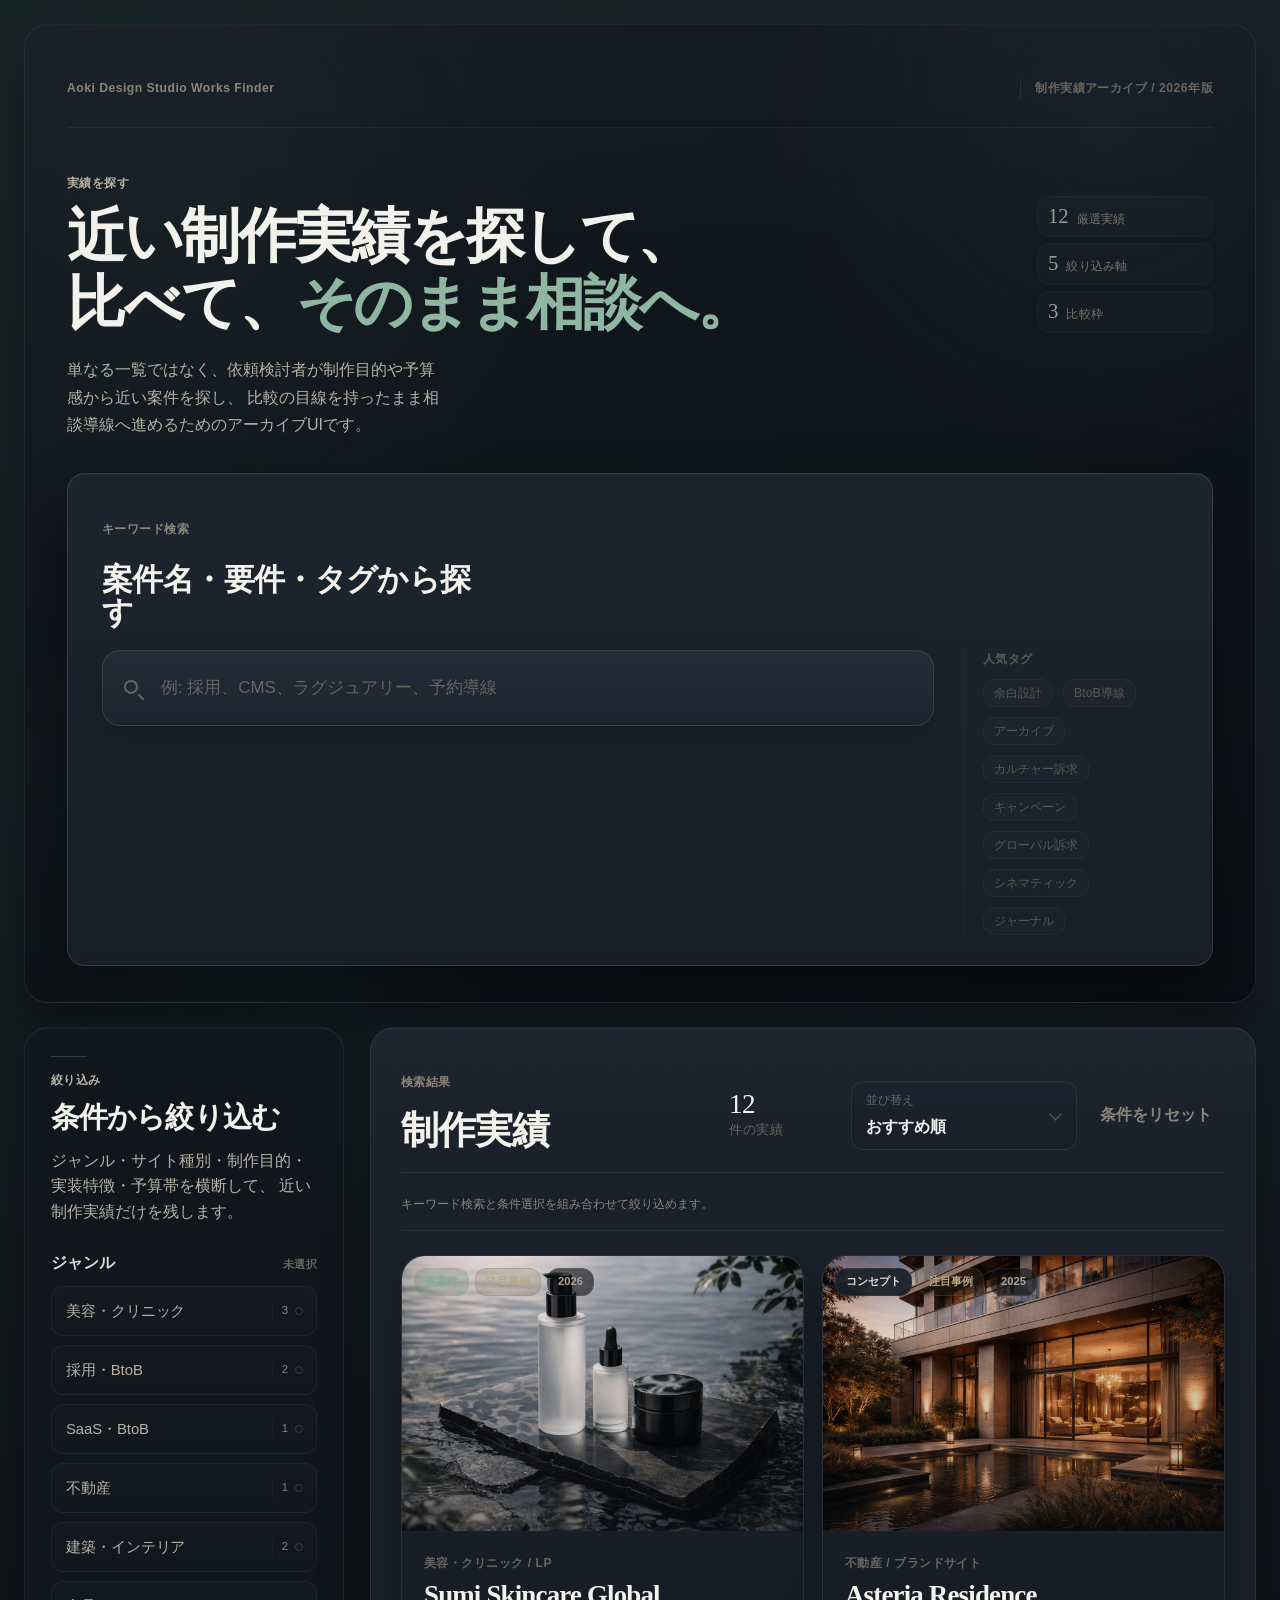
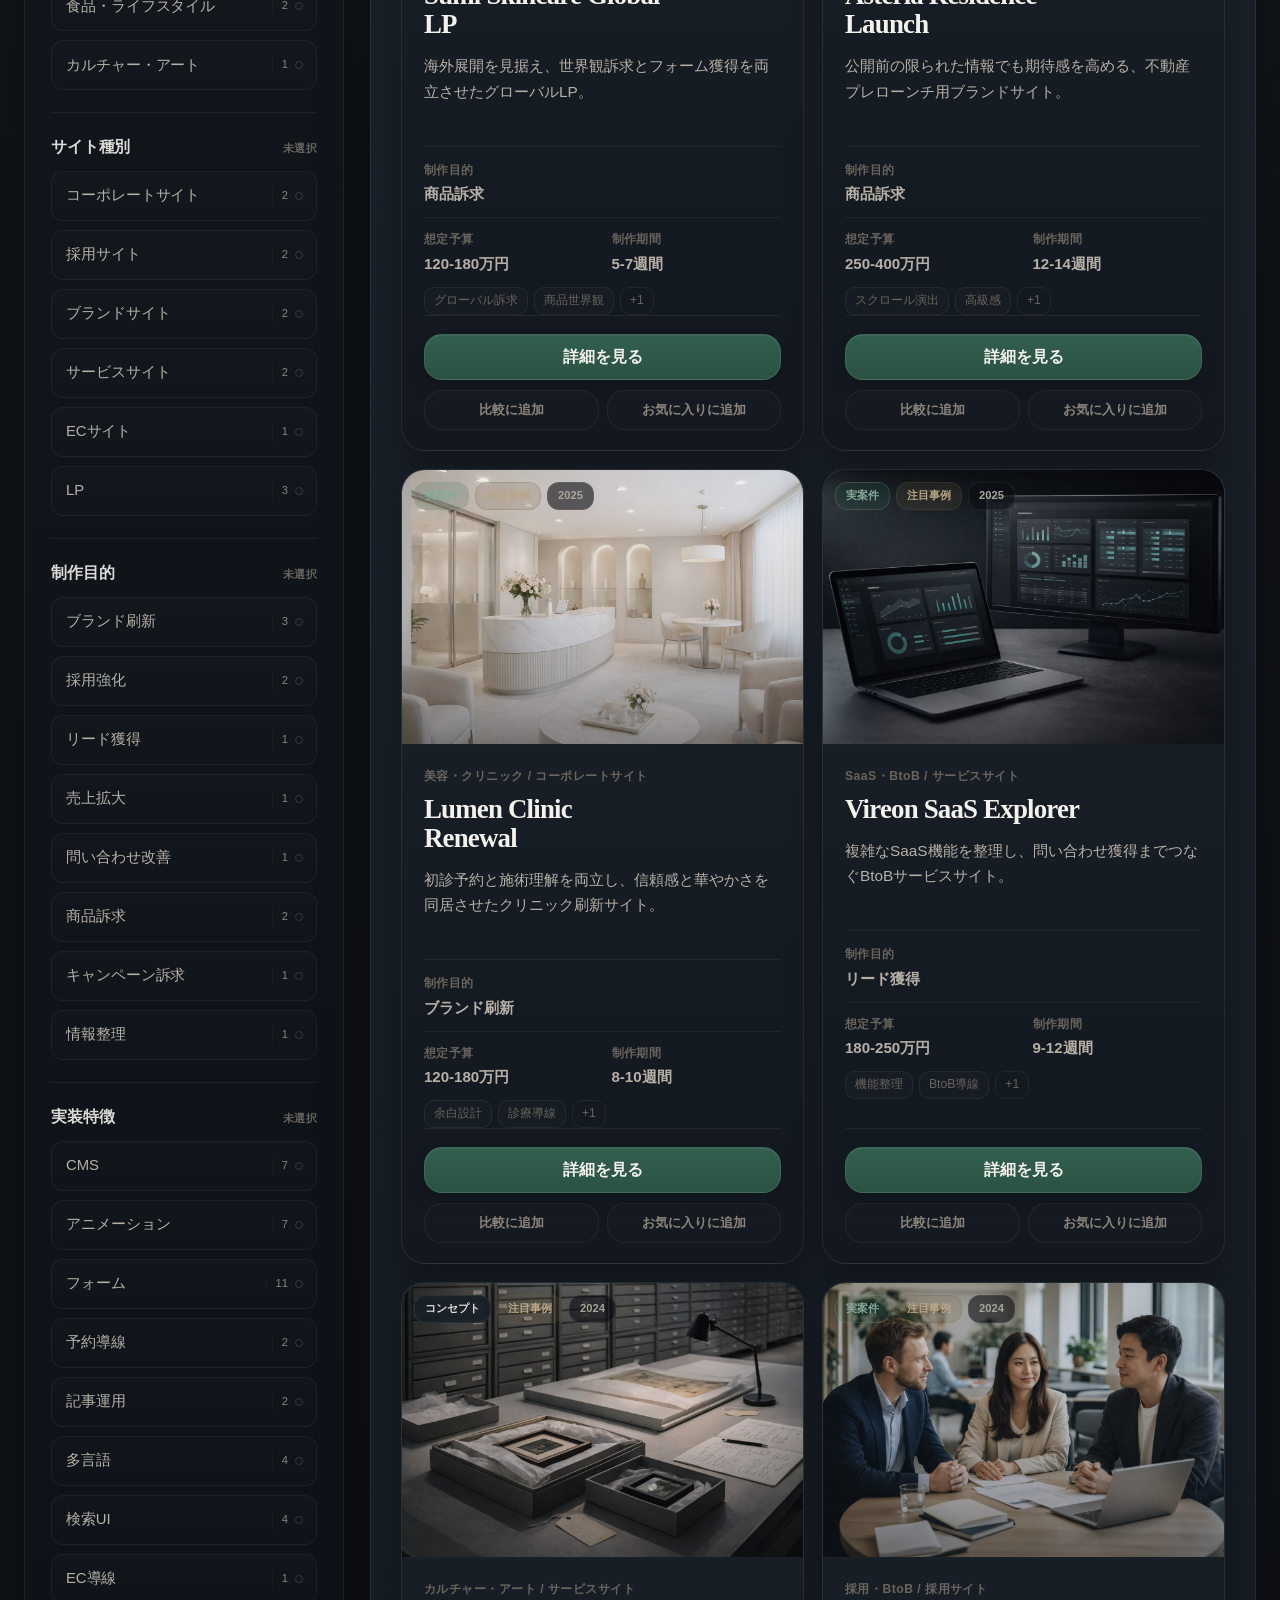
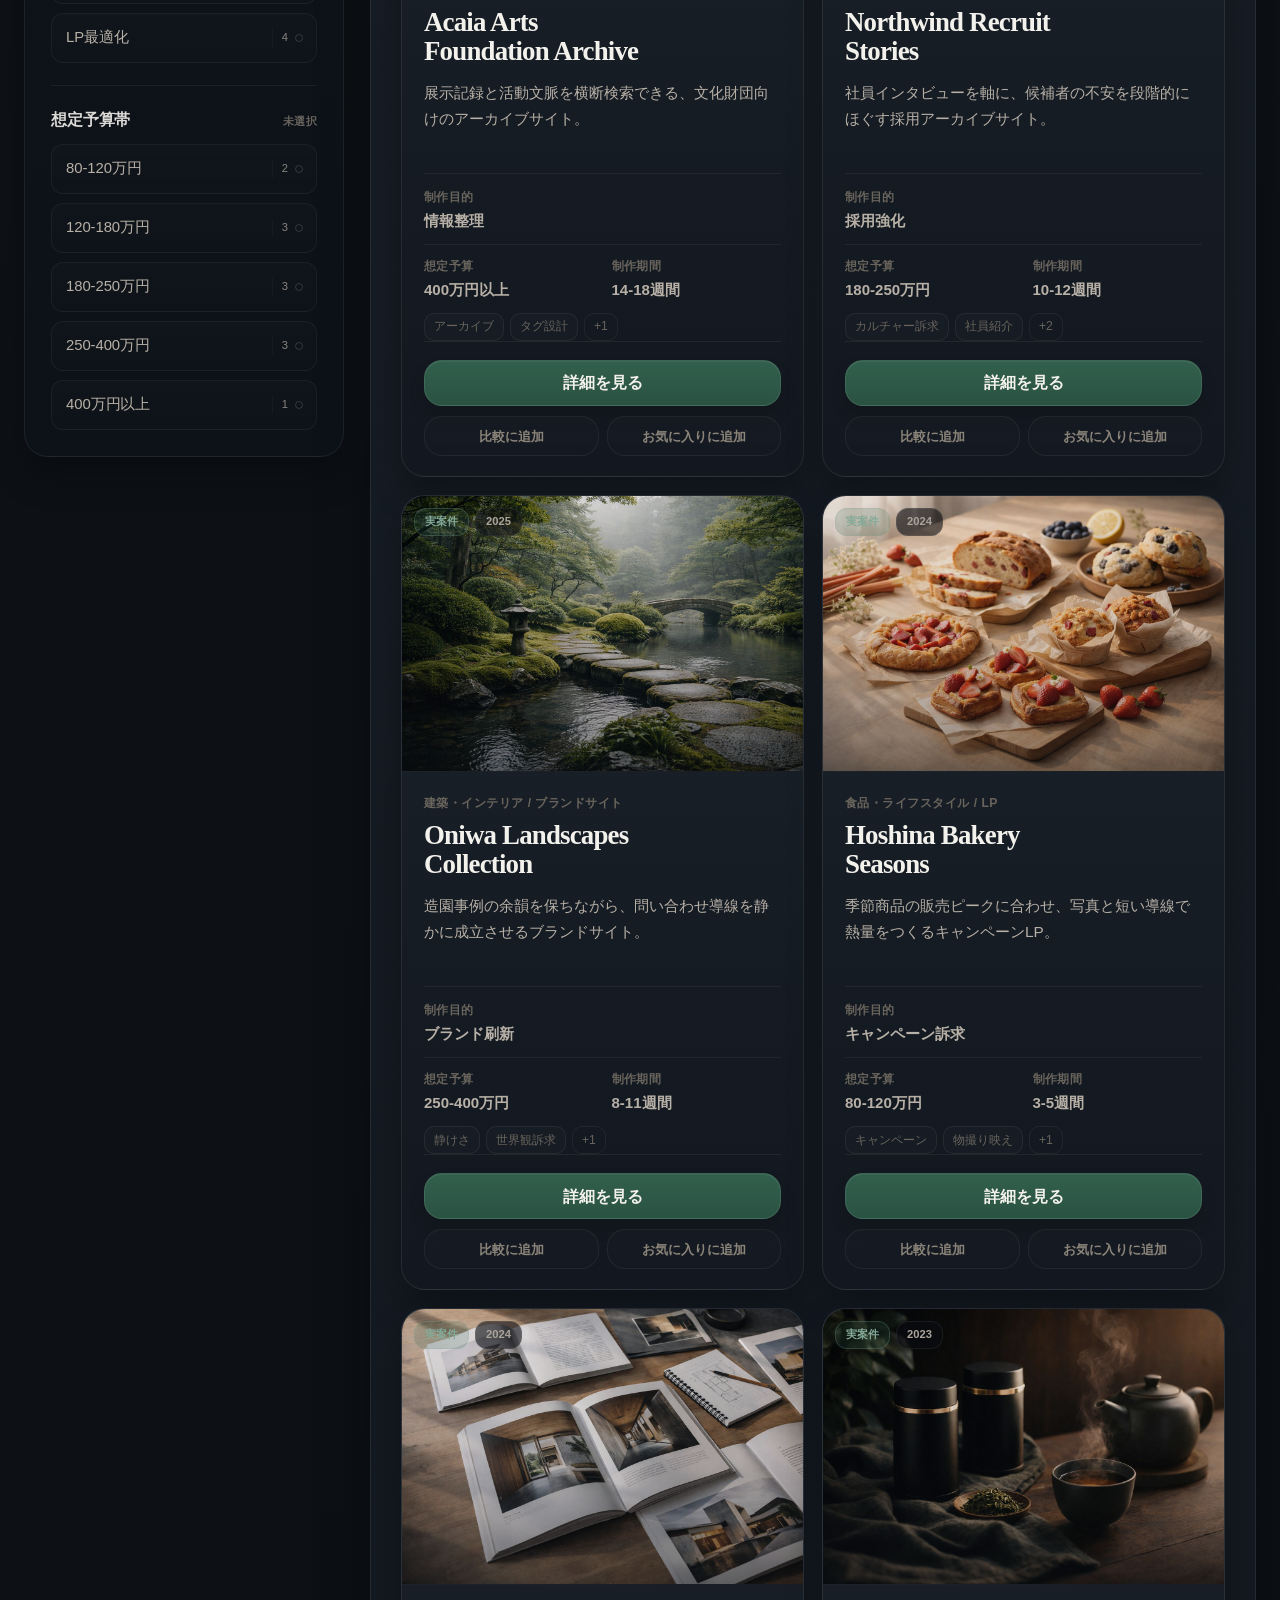
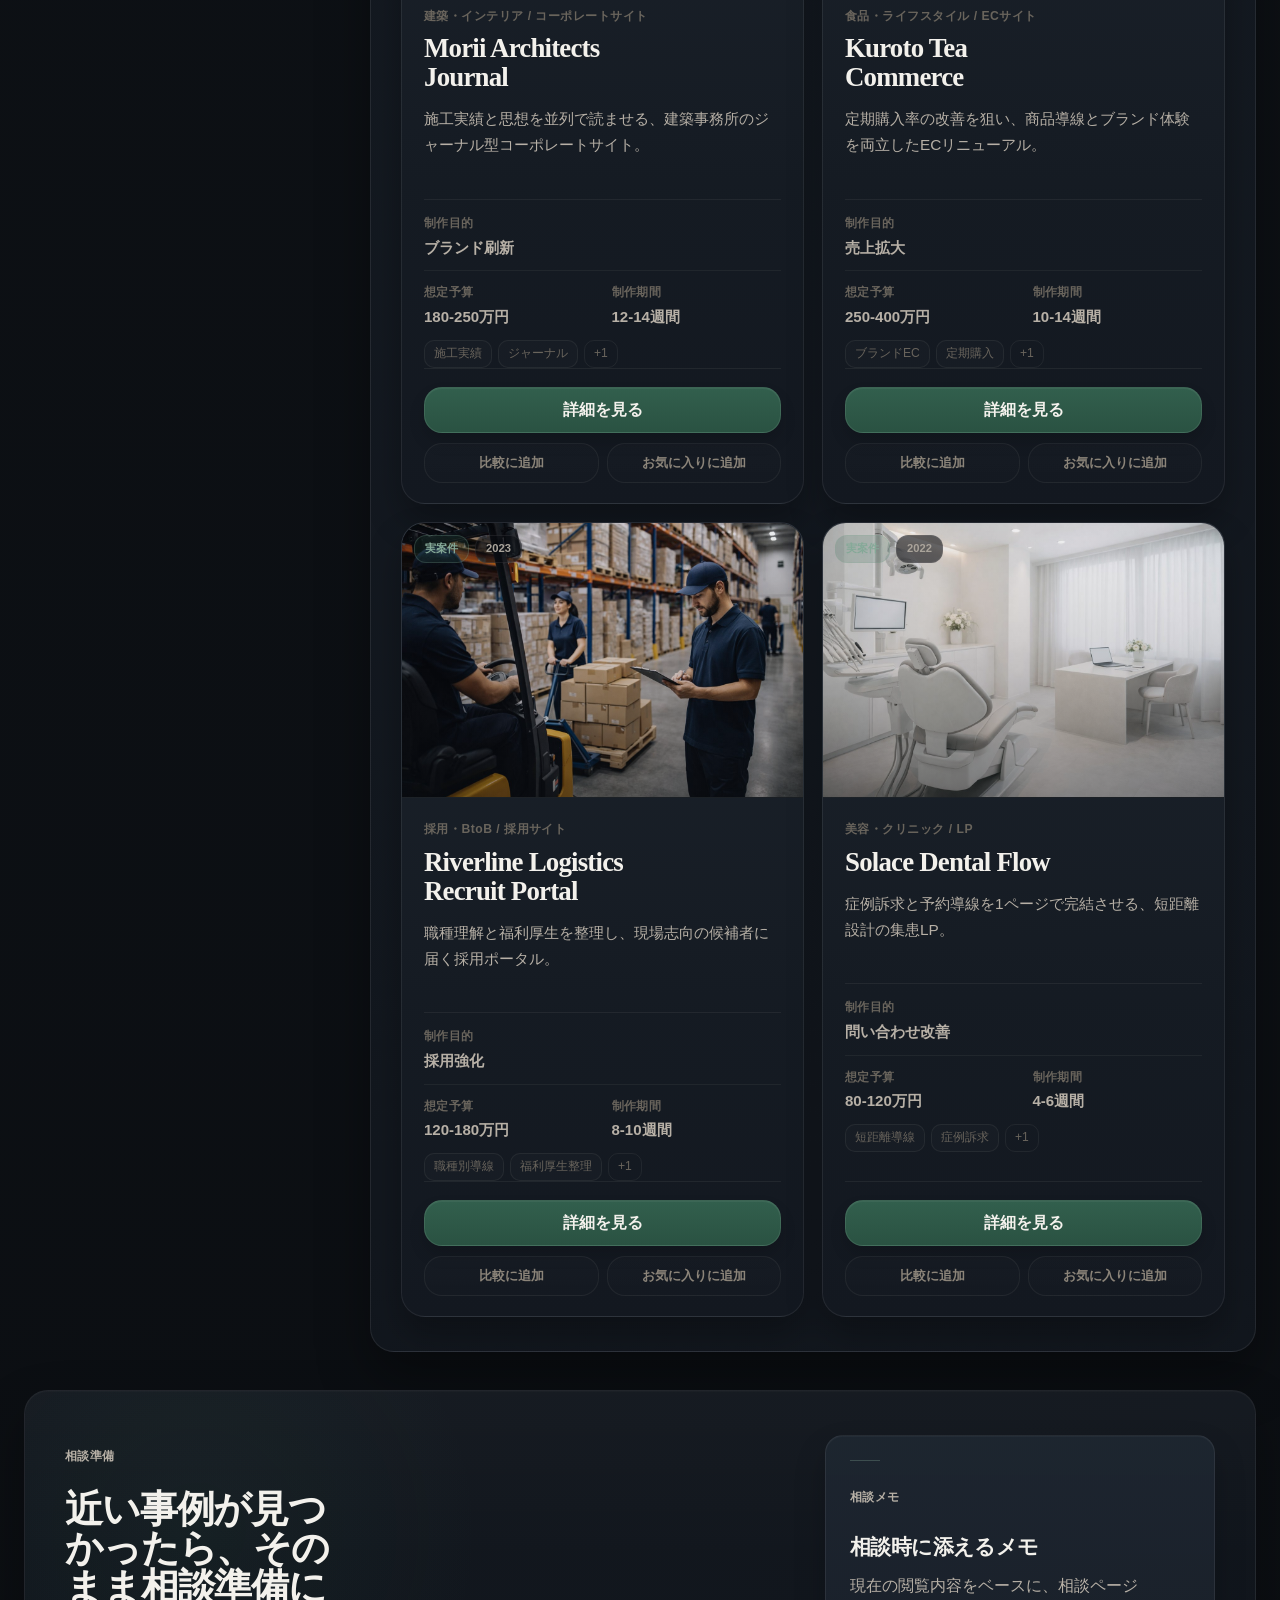
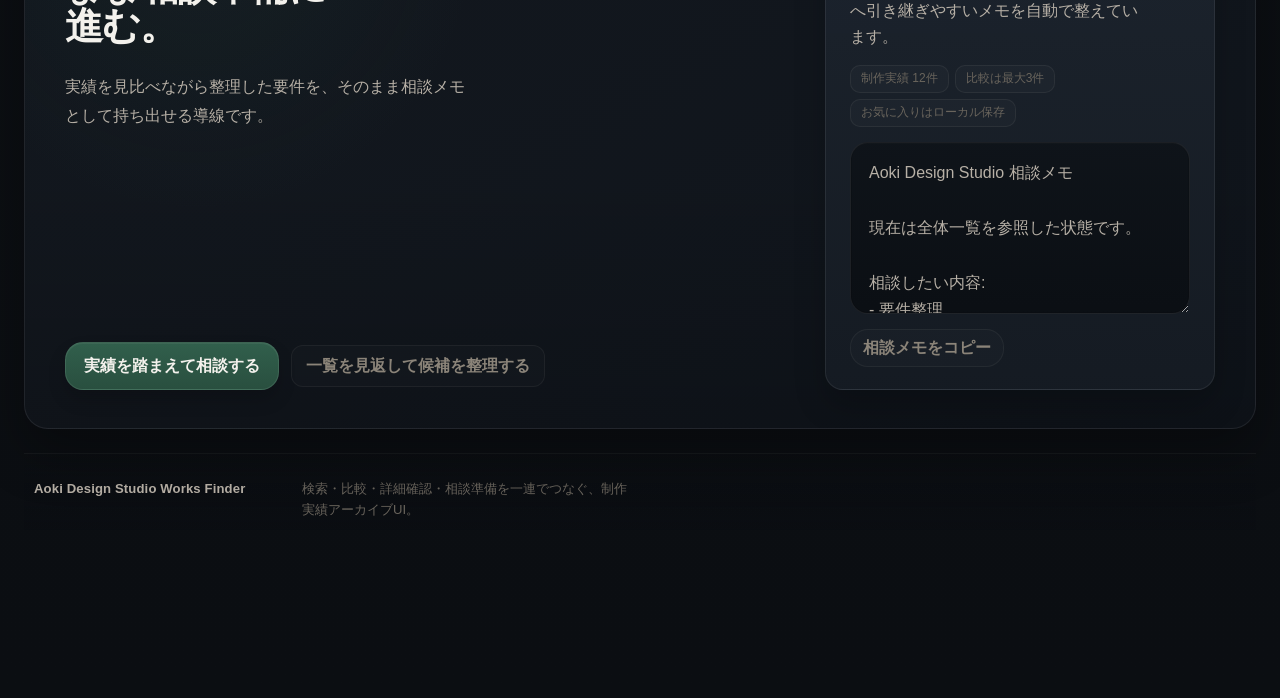
==== commit 721c9d76: "Add files via upload" ====
--- a/index.html
+++ b/index.html
@@ -10,7 +10,7 @@
     />
     <meta name="application-name" content="Aoki Design Studio Works Finder" />
     <meta name="apple-mobile-web-app-title" content="ADS Works Finder" />
-    <meta name="theme-color" content="#111111" />
+    <meta name="theme-color" content="#0d1116" />
     <meta property="og:locale" content="ja_JP" />
     <meta property="og:type" content="website" />
     <meta property="og:site_name" content="Aoki Design Studio Works Finder" />
@@ -66,7 +66,9 @@
         <div class="hero__body">
           <div class="hero__copy">
             <p class="hero__label">実績を探す</p>
-            <h1>近い制作実績を、探して、比べて、そのまま相談へ。</h1>
+            <h1>
+              <span class="hero__title-line">近い制作実績を探して、</span><span class="hero__title-line">比べて、<span class="hero__title-accent">そのまま相談へ。</span></span>
+            </h1>
             <p class="hero__description">
               単なる一覧ではなく、依頼検討者が制作目的や予算感から近い案件を探し、
               比較の目線を持ったまま相談導線へ進めるためのアーカイブUIです。
--- a/assets/css/style.css
+++ b/assets/css/style.css
@@ -1,21 +1,33 @@
 :root {
-  --bg: #f5f5f2;
-  --surface: rgba(255, 255, 255, 0.72);
-  --surface-strong: rgba(255, 255, 255, 0.9);
-  --surface-muted: rgba(255, 255, 255, 0.58);
-  --ink: #0f0f10;
-  --ink-soft: #4d4d4f;
-  --ink-faint: #79797d;
-  --line: rgba(15, 15, 16, 0.1);
-  --line-strong: rgba(15, 15, 16, 0.18);
-  --chip: rgba(15, 15, 16, 0.06);
-  --chip-active: #0f0f10;
-  --shadow: 0 24px 56px rgba(15, 15, 16, 0.08);
-  --radius-xl: 32px;
+  --bg-canvas: #0d1116;
+  --surface-base: #13181f;
+  --surface-raised: #1a212a;
+  --surface-muted: #10161c;
+  --surface-tint: #161d25;
+  --surface-accent: #13201b;
+  --accent: #356b56;
+  --accent-strong: #8fb6a3;
+  --accent-soft: rgba(53, 107, 86, 0.18);
+  --warm-accent: #7a6642;
+  --warm-accent-soft: rgba(122, 102, 66, 0.18);
+  --ink: #f3f1ec;
+  --ink-soft: #b7b0a6;
+  --ink-muted: #8b8479;
+  --ink-faint: #69645c;
+  --line-soft: rgba(243, 241, 236, 0.06);
+  --line: rgba(243, 241, 236, 0.1);
+  --line-strong: rgba(243, 241, 236, 0.18);
+  --line-accent: rgba(143, 182, 163, 0.24);
+  --shadow-1: 0 14px 28px rgba(0, 0, 0, 0.28);
+  --shadow-2: 0 24px 52px rgba(0, 0, 0, 0.36);
+  --shadow-3: 0 36px 84px rgba(0, 0, 0, 0.48);
+  --radius-sm: 12px;
+  --radius-md: 18px;
   --radius-lg: 24px;
-  --radius-md: 18px;
-  --radius-sm: 14px;
   --content-width: min(1360px, calc(100vw - 48px));
+  --font-sans: "Segoe UI Variable Text", "Segoe UI", "Yu Gothic UI", "Hiragino Sans", sans-serif;
+  --font-display: "Iowan Old Style", "Palatino Linotype", "Yu Mincho", Georgia, serif;
+  --transition: 180ms ease;
 }
 
 *,
@@ -32,13 +44,17 @@
   margin: 0;
   min-width: 320px;
   background:
-    radial-gradient(circle at top left, rgba(15, 15, 16, 0.08), transparent 32%),
-    radial-gradient(circle at top right, rgba(15, 15, 16, 0.04), transparent 28%),
-    linear-gradient(180deg, #fcfcfa 0%, #efefea 100%);
+    radial-gradient(circle at 0 0, rgba(53, 107, 86, 0.18), transparent 26%),
+    radial-gradient(circle at 100% 4%, rgba(54, 66, 82, 0.24), transparent 24%),
+    linear-gradient(180deg, #101419 0%, #0b0e12 100%);
   color: var(--ink);
-  font-family: "Aptos", "Segoe UI", sans-serif;
-  line-height: 1.5;
+  font-family: var(--font-sans);
+  line-height: 1.6;
   padding: 24px 0 168px;
+}
+
+::selection {
+  background: rgba(143, 182, 163, 0.24);
 }
 
 [hidden] {
@@ -56,7 +72,8 @@
 
 button,
 input,
-select {
+select,
+textarea {
   color: inherit;
   font: inherit;
 }
@@ -75,41 +92,6 @@
 .site-shell {
   width: var(--content-width);
   margin: 0 auto;
-}
-
-.hero,
-.filter-panel,
-.results-area,
-.cta-section,
-.site-footer,
-.compare-bar {
-  backdrop-filter: blur(18px);
-  -webkit-backdrop-filter: blur(18px);
-}
-
-.hero {
-  background: linear-gradient(180deg, rgba(255, 255, 255, 0.88), rgba(255, 255, 255, 0.72));
-  border: 1px solid rgba(255, 255, 255, 0.92);
-  border-radius: 40px;
-  box-shadow: var(--shadow);
-  padding: 28px;
-}
-
-.hero__meta,
-.hero__body,
-.search-panel,
-.result-toolbar,
-.cta-section,
-.compare-bar {
-  display: flex;
-  gap: 24px;
-}
-
-.hero__meta {
-  justify-content: space-between;
-  align-items: center;
-  margin-bottom: 28px;
-  color: var(--ink-soft);
 }
 
 .eyebrow,
@@ -118,48 +100,149 @@
 .tag-cloud__label,
 .filter-group__count,
 .compare-bar__count,
-.result-count {
-  letter-spacing: 0.08em;
-  text-transform: uppercase;
+.result-count,
+.work-card__kicker,
+.work-card__meta-label,
+.compare-preview-card__eyebrow,
+.compare-table__eyebrow,
+.detail-modal__eyebrow,
+.detail-modal__quick-label,
+.detail-modal__group-label,
+.detail-modal__facts dt {
+  letter-spacing: 0.04em;
+  text-transform: none;
 }
 
 .eyebrow,
 .hero__index,
+.hero__label,
 .tag-cloud__label,
-.filter-group__count {
-  font-size: 0.75rem;
-}
-
+.filter-group__count,
+.compare-preview-card__eyebrow,
+.compare-table__eyebrow,
+.detail-modal__eyebrow,
+.detail-modal__quick-label,
+.detail-modal__group-label,
+.detail-modal__facts dt,
+.work-card__meta-label,
+.work-card__kicker {
+  font-size: 0.76rem;
+  font-weight: 600;
+  color: var(--ink-muted);
+}
+
+.hero h1,
+.search-panel h2,
+.filter-panel h2,
+.result-toolbar h2,
+.cta-section h2,
+.empty-state h3,
+.work-card__title,
+.cta-section__brief-title,
+.compare-panel__header h2,
+.compare-preview-card__title,
+.detail-modal__title,
+.detail-modal__section h3 {
+  margin: 0;
+  font-family: var(--font-display);
+  font-weight: 600;
+  letter-spacing: -0.03em;
+  color: var(--ink);
+}
+
+.hero,
+.filter-panel,
+.results-area,
+.cta-section,
+.compare-panel,
+.detail-modal {
+  position: relative;
+  overflow: hidden;
+}
+
+.hero {
+  background:
+    radial-gradient(circle at 12% 18%, rgba(53, 107, 86, 0.11), transparent 28%),
+    radial-gradient(circle at 88% 10%, rgba(28, 42, 54, 0.38), transparent 24%),
+    linear-gradient(150deg, #141920 0%, #10151b 58%, #0d1116 100%);
+  border: 1px solid rgba(243, 241, 236, 0.08);
+  border-radius: var(--radius-lg);
+  box-shadow: var(--shadow-2);
+  padding: 42px 42px 36px;
+}
+
+.hero::before {
+  content: "";
+  position: absolute;
+  inset: 0;
+  background:
+    radial-gradient(circle at 18% 84%, rgba(53, 107, 86, 0.12), transparent 22%),
+    linear-gradient(180deg, rgba(255, 255, 255, 0.015) 0%, transparent 24%),
+    linear-gradient(180deg, transparent 52%, rgba(0, 0, 0, 0.18) 100%);
+  pointer-events: none;
+}
+
+.hero__meta,
 .hero__body {
+  position: relative;
+  z-index: 1;
+}
+
+.hero__meta {
+  display: flex;
   justify-content: space-between;
-  align-items: end;
-  margin-bottom: 32px;
+  align-items: center;
+  gap: 18px;
+  margin-bottom: 46px;
+  padding-bottom: 16px;
+  border-bottom: 1px solid rgba(243, 241, 236, 0.05);
+  color: var(--ink-faint);
+}
+
+.hero__index {
+  padding-left: 14px;
+  border-left: 1px solid rgba(243, 241, 236, 0.08);
+  color: var(--ink-faint);
+}
+
+.hero__body {
+  display: grid;
+  grid-template-columns: minmax(0, 1.42fr) minmax(178px, 216px);
+  align-items: start;
+  gap: 36px;
+  margin-bottom: 34px;
 }
 
 .hero__copy {
-  max-width: 760px;
+  max-width: 980px;
+  min-width: 0;
 }
 
 .hero__label {
-  margin: 0 0 12px;
-  font-size: 0.8rem;
+  margin: 0 0 14px;
   color: var(--ink-soft);
 }
 
-.hero h1,
-.cta-section h2,
-.result-toolbar h2,
-.filter-panel h2 {
-  margin: 0;
-  font-family: "Bahnschrift", "Arial Narrow", sans-serif;
-  font-weight: 700;
-  letter-spacing: -0.03em;
-}
-
 .hero h1 {
-  max-width: 11ch;
-  font-size: clamp(3rem, 5vw, 5.6rem);
-  line-height: 0.94;
+  max-width: 18.4ch;
+  font-size: clamp(3rem, 4.6vw, 5rem);
+  line-height: 1.02;
+  letter-spacing: -0.04em;
+  text-wrap: nowrap;
+}
+
+.hero__title-line {
+  display: block;
+  white-space: nowrap;
+}
+
+.hero__title-line + .hero__title-line {
+  margin-top: 0.12em;
+}
+
+.hero__title-accent {
+  color: var(--accent-strong);
+  white-space: nowrap;
 }
 
 .hero__description,
@@ -167,86 +250,188 @@
 .cta-section p,
 .site-footer p,
 .work-card__summary,
-.empty-state p {
+.empty-state p,
+.compare-panel__message,
+.compare-preview-card__summary,
+.compare-table__cell,
+.detail-modal__summary,
+.detail-modal__copy p,
+.detail-modal__notice,
+.compare-bar__note,
+.compare-slot__meta,
+.cta-section__brief-copy,
+.cta-section__status {
   color: var(--ink-soft);
 }
 
 .hero__description {
-  margin: 18px 0 0;
-  max-width: 56ch;
-  font-size: 1.02rem;
+  margin: 22px 0 0;
+  max-width: 42ch;
+  font-size: 1rem;
+  line-height: 1.72;
 }
 
 .hero__stats {
   display: grid;
-  grid-template-columns: repeat(3, minmax(120px, 1fr));
-  gap: 14px;
-  width: min(420px, 100%);
+  grid-template-columns: 1fr;
+  gap: 6px;
+  width: min(176px, 100%);
+  align-content: start;
+  justify-self: end;
+  padding-top: 22px;
 }
 
 .stat-card {
-  background: rgba(15, 15, 16, 0.04);
-  border: 1px solid rgba(15, 15, 16, 0.08);
+  display: flex;
+  align-items: baseline;
+  justify-content: flex-start;
+  gap: 8px;
+  min-height: auto;
+  padding: 9px 10px;
+  background: rgba(255, 255, 255, 0.014);
+  border: 1px solid rgba(243, 241, 236, 0.032);
+  border-radius: var(--radius-sm);
+  box-shadow: none;
+}
+
+.stat-card__value {
+  flex: 0 0 auto;
+  font-family: var(--font-display);
+  font-size: clamp(1.22rem, 1.62vw, 1.46rem);
+  line-height: 0.98;
+  color: rgba(183, 176, 166, 0.84);
+}
+
+.stat-card__label {
+  font-size: 0.75rem;
+  line-height: 1.3;
+  letter-spacing: 0.02em;
+  color: rgba(139, 132, 121, 0.82);
+}
+
+.search-panel {
+  position: relative;
+  z-index: 1;
+  display: grid;
+  grid-template-columns: minmax(0, 1fr) minmax(176px, 214px);
+  grid-template-areas:
+    "heading heading"
+    "form tags";
+  gap: 20px 30px;
+  align-items: end;
+  padding: 34px 34px 30px;
   border-radius: var(--radius-md);
-  padding: 18px;
-  min-height: 124px;
-  display: flex;
-  flex-direction: column;
-  justify-content: space-between;
-}
-
-.stat-card__value {
-  font-family: "Bahnschrift", "Arial Narrow", sans-serif;
-  font-size: clamp(2rem, 4vw, 3.6rem);
-  line-height: 1;
-}
-
-.stat-card__label {
-  color: var(--ink-soft);
-}
-
-.search-panel {
-  align-items: end;
-  justify-content: space-between;
-  border-top: 1px solid var(--line);
-  padding-top: 24px;
+  background: linear-gradient(180deg, rgba(29, 37, 47, 0.98) 0%, rgba(24, 31, 39, 0.98) 100%);
+  border: 1px solid rgba(243, 241, 236, 0.12);
+  box-shadow:
+    inset 0 1px 0 rgba(255, 255, 255, 0.03),
+    0 26px 56px rgba(0, 0, 0, 0.34);
+}
+
+.search-panel__heading,
+.result-toolbar__copy,
+.cta-section__copy {
+  display: grid;
+  gap: 8px;
 }
 
 .search-panel__heading {
-  min-width: 240px;
-}
-
-.search-panel h2,
-.empty-state h3 {
-  margin: 0;
-  font-family: "Bahnschrift", "Arial Narrow", sans-serif;
+  grid-area: heading;
+  max-width: 42ch;
+  gap: 12px;
+}
+
+.search-panel h2 {
+  font-size: clamp(1.55rem, 2.4vw, 2.15rem);
+  line-height: 1.08;
   letter-spacing: -0.02em;
 }
 
 .search-form {
-  flex: 1;
+  grid-area: form;
+  min-width: 0;
+  align-self: stretch;
 }
 
 .search-form__field {
+  position: relative;
   display: block;
+}
+
+.search-form__field::before {
+  content: "";
+  position: absolute;
+  top: 50%;
+  left: 22px;
+  width: 14px;
+  height: 14px;
+  border: 2px solid rgba(183, 176, 166, 0.46);
+  border-radius: 50%;
+  transform: translateY(-58%);
+  pointer-events: none;
+}
+
+.search-form__field::after {
+  content: "";
+  position: absolute;
+  top: calc(50% + 8px);
+  left: 35px;
+  width: 8px;
+  height: 2px;
+  border-radius: 999px;
+  background: rgba(183, 176, 166, 0.46);
+  transform: rotate(45deg);
+  pointer-events: none;
+}
+
+.search-form input,
+.select-control select,
+.cta-section__draft {
+  width: 100%;
+  border: 1px solid var(--line);
+  border-radius: var(--radius-md);
+  background: var(--surface-muted);
+  color: var(--ink);
+  transition:
+    border-color var(--transition),
+    background-color var(--transition),
+    box-shadow var(--transition),
+    transform var(--transition);
 }
 
 .search-form input,
 .select-control select {
-  width: 100%;
-  border: 1px solid transparent;
-  border-radius: 999px;
-  background: rgba(15, 15, 16, 0.06);
-  padding: 16px 18px;
-  transition: border-color 160ms ease, background-color 160ms ease;
+  min-height: 54px;
+  padding: 0 18px;
+}
+
+.search-form input {
+  min-height: 76px;
+  padding: 0 22px 0 58px;
+  background: linear-gradient(180deg, #222c38 0%, #1c252f 100%);
+  border-color: rgba(243, 241, 236, 0.11);
+  box-shadow:
+    inset 0 1px 0 rgba(255, 255, 255, 0.03),
+    0 10px 22px rgba(0, 0, 0, 0.18);
+  font-size: 1.05rem;
+  caret-color: var(--accent);
+}
+
+.search-form input:hover {
+  border-color: rgba(243, 241, 236, 0.16);
+}
+
+.search-form input::placeholder,
+.cta-section__draft::placeholder {
+  color: var(--ink-faint);
 }
 
 .search-form input:focus,
 .select-control select:focus,
 .cta-section__draft:focus-visible,
 .filter-chip:focus-visible,
-.filter-option input:focus-visible + span,
-.filter-option:focus-within span,
+.filter-option input:focus-visible + .filter-option__surface,
+.filter-option:focus-within .filter-option__surface,
 .chip-button:focus-visible,
 .ghost-button:focus-visible,
 .primary-button:focus-visible,
@@ -254,14 +439,19 @@
 .compare-panel:focus-visible,
 .detail-modal:focus-visible {
   outline: none;
-  border-color: var(--ink);
+  border-color: var(--accent);
   box-shadow:
-    0 0 0 2px rgba(255, 255, 255, 0.96),
-    0 0 0 5px rgba(15, 15, 16, 0.16);
+    0 0 0 3px rgba(11, 13, 16, 0.92),
+    0 0 0 6px rgba(143, 182, 163, 0.22);
 }
 
 .tag-cloud {
-  min-width: 320px;
+  grid-area: tags;
+  min-width: 0;
+  align-self: stretch;
+  padding-left: 18px;
+  border-left: 1px solid rgba(243, 241, 236, 0.05);
+  opacity: 0.82;
 }
 
 .tag-cloud__label {
@@ -269,12 +459,17 @@
   color: var(--ink-faint);
 }
 
+.tag-cloud__list {
+  gap: 6px;
+}
+
 .tag-cloud__list,
 .active-filters,
 .work-card__tags,
-.work-card__utility,
 .compare-bar__slots,
-.filter-group__options {
+.cta-section__context,
+.detail-modal__status,
+.detail-modal__chip-list {
   display: flex;
   flex-wrap: wrap;
   gap: 10px;
@@ -284,63 +479,112 @@
 .filter-chip,
 .work-card__tag,
 .compare-slot__badge,
-.meta-pill {
+.meta-pill,
+.detail-modal__status-pill,
+.detail-modal__chip {
   display: inline-flex;
   align-items: center;
   gap: 8px;
-  border-radius: 999px;
+  min-height: 36px;
+  padding: 0 12px;
+  border-radius: var(--radius-sm);
   border: 1px solid transparent;
-  background: var(--chip);
+  background: var(--surface-muted);
   color: var(--ink);
-  padding: 10px 14px;
-  transition: background-color 160ms ease, color 160ms ease, border-color 160ms ease;
+  transition:
+    background-color var(--transition),
+    color var(--transition),
+    border-color var(--transition),
+    transform var(--transition);
+}
+
+.chip-button:hover,
+.filter-chip:hover,
+.work-card__tag:hover,
+.detail-modal__chip:hover {
+  background: var(--surface-accent);
+  border-color: var(--line-accent);
 }
 
 .chip-button[aria-pressed="true"],
-.filter-chip,
 .work-card__action--active,
 .compare-slot--filled .compare-slot__badge {
-  background: var(--chip-active);
-  color: #ffffff;
+  background: var(--accent);
+  border-color: var(--accent);
+  color: var(--ink);
+}
+
+.tag-cloud .chip-button {
+  min-height: 28px;
+  padding: 0 10px;
+  background: rgba(255, 255, 255, 0.02);
+  border-color: rgba(243, 241, 236, 0.04);
+  color: var(--ink-faint);
+  font-size: 0.77rem;
+  box-shadow: none;
+}
+
+.tag-cloud .chip-button:hover {
+  background: rgba(255, 255, 255, 0.04);
+  border-color: var(--line-soft);
+  color: var(--ink-soft);
+}
+
+.tag-cloud .chip-button[aria-pressed="true"] {
+  background: var(--accent-soft);
+  border-color: var(--line-accent);
+  color: var(--accent-strong);
 }
 
 .discovery-layout {
   display: grid;
-  grid-template-columns: minmax(280px, 320px) minmax(0, 1fr);
-  gap: 22px;
-  margin-top: 22px;
-}
-
-.filter-panel,
-.results-area,
-.cta-section,
-.site-footer,
-.compare-bar {
-  background: var(--surface);
-  border: 1px solid rgba(255, 255, 255, 0.92);
-  box-shadow: var(--shadow);
-}
-
-.filter-panel,
-.results-area {
-  border-radius: 32px;
+  grid-template-columns: minmax(288px, 320px) minmax(0, 1fr);
+  gap: 26px;
+  margin-top: 24px;
+  align-items: start;
 }
 
 .filter-panel {
   position: sticky;
   top: 24px;
   align-self: start;
-  padding: 24px;
+  padding: 28px 26px 26px;
+  background: linear-gradient(180deg, rgba(18, 23, 29, 0.98) 0%, rgba(13, 18, 24, 0.99) 100%);
+  border: 1px solid rgba(243, 241, 236, 0.07);
+  border-radius: var(--radius-lg);
+  box-shadow:
+    0 18px 36px rgba(0, 0, 0, 0.28),
+    inset 0 1px 0 rgba(255, 255, 255, 0.02);
+}
+
+.filter-panel::before {
+  content: "";
+  display: block;
+  width: 36px;
+  height: 1px;
+  margin-bottom: 14px;
+  background: rgba(143, 182, 163, 0.26);
 }
 
 .filter-panel__header {
-  margin-bottom: 22px;
+  margin-bottom: 26px;
+}
+
+.filter-panel h2,
+.result-toolbar h2,
+.cta-section h2 {
+  font-size: clamp(2rem, 3vw, 3.2rem);
+  line-height: 0.98;
+}
+
+.filter-panel h2 {
+  font-size: clamp(1.7rem, 2.3vw, 2.3rem);
 }
 
 .filter-group + .filter-group {
   margin-top: 22px;
   padding-top: 22px;
-  border-top: 1px solid var(--line);
+  border-top: 1px solid rgba(243, 241, 236, 0.06);
 }
 
 .filter-group__header {
@@ -348,21 +592,30 @@
   justify-content: space-between;
   align-items: baseline;
   gap: 16px;
-  margin-bottom: 12px;
+  margin-bottom: 11px;
 }
 
 .filter-group__title {
   margin: 0;
-  font-size: 1.02rem;
-  font-weight: 700;
+  font-size: 0.97rem;
+  font-weight: 650;
+  letter-spacing: -0.01em;
+  color: rgba(243, 241, 236, 0.9);
 }
 
 .filter-group__count {
-  color: var(--ink-faint);
+  font-size: 0.66rem;
+  color: rgba(139, 132, 121, 0.72);
+}
+
+.filter-group__options {
+  display: grid;
+  gap: 9px;
 }
 
 .filter-option {
   position: relative;
+  display: block;
 }
 
 .filter-option input {
@@ -371,82 +624,211 @@
   pointer-events: none;
 }
 
-.filter-option span {
+.filter-option__surface {
+  display: grid;
+  grid-template-columns: minmax(0, 1fr) auto;
+  align-items: center;
+  gap: 12px;
+  min-height: 50px;
+  padding: 12px 13px 12px 14px;
+  border-radius: var(--radius-sm);
+  background: linear-gradient(180deg, rgba(255, 255, 255, 0.014) 0%, rgba(255, 255, 255, 0.006) 100%);
+  border: 1px solid rgba(243, 241, 236, 0.05);
+  transition:
+    background-color var(--transition),
+    color var(--transition),
+    border-color var(--transition),
+    box-shadow var(--transition),
+    transform var(--transition);
+}
+
+.filter-option__label {
+  min-width: 0;
+  font-size: 0.93rem;
+  color: var(--ink-soft);
+  letter-spacing: -0.005em;
+}
+
+.filter-option__aside {
   display: inline-flex;
   align-items: center;
-  gap: 8px;
+  gap: 7px;
+  padding-left: 9px;
+  border-left: 1px solid rgba(243, 241, 236, 0.03);
+}
+
+.filter-option__indicator {
+  width: 8px;
+  height: 8px;
   border-radius: 999px;
-  padding: 10px 14px;
-  background: rgba(15, 15, 16, 0.04);
-  border: 1px solid transparent;
-  transition: background-color 160ms ease, color 160ms ease, border-color 160ms ease;
-}
-
-.filter-option input:checked + span {
-  background: var(--ink);
-  color: #ffffff;
+  border: 1px solid rgba(243, 241, 236, 0.15);
+  background: transparent;
+  transition:
+    background-color var(--transition),
+    border-color var(--transition),
+    box-shadow var(--transition);
+}
+
+.filter-option:hover .filter-option__surface {
+  background: rgba(255, 255, 255, 0.024);
+  border-color: rgba(243, 241, 236, 0.085);
+}
+
+.filter-option input:checked + .filter-option__surface {
+  background: linear-gradient(180deg, rgba(53, 107, 86, 0.15) 0%, rgba(53, 107, 86, 0.07) 100%);
+  border-color: rgba(143, 182, 163, 0.2);
+  box-shadow:
+    inset 2px 0 0 var(--accent),
+    inset 0 1px 0 rgba(255, 255, 255, 0.02);
+}
+
+.filter-option input:checked + .filter-option__surface .filter-option__label {
+  color: var(--ink);
+  font-weight: 600;
+}
+
+.filter-option input:checked + .filter-option__surface .filter-option__indicator {
+  background: var(--accent);
+  border-color: var(--accent);
+  box-shadow: 0 0 0 3px rgba(53, 107, 86, 0.11);
 }
 
 .filter-option__meta {
-  color: currentColor;
-  opacity: 0.7;
+  font-size: 0.7rem;
+  color: rgba(183, 176, 166, 0.72);
 }
 
 .results-area {
-  padding: 28px;
+  padding: 32px 30px 34px;
+  background: linear-gradient(180deg, rgba(28, 34, 43, 0.98) 0%, rgba(21, 27, 35, 0.98) 58%, rgba(18, 23, 30, 0.99) 100%);
+  border: 1px solid rgba(243, 241, 236, 0.08);
+  border-radius: var(--radius-lg);
+  box-shadow:
+    0 24px 52px rgba(0, 0, 0, 0.34),
+    inset 0 1px 0 rgba(255, 255, 255, 0.02);
+}
+
+.results-area::before {
+  content: "";
+  position: absolute;
+  inset: 0 0 auto 0;
+  height: 120px;
+  background: linear-gradient(180deg, rgba(255, 255, 255, 0.018) 0%, transparent 100%);
+  z-index: 0;
+  pointer-events: none;
+}
+
+.results-area > * {
+  position: relative;
+  z-index: 1;
 }
 
 .result-toolbar {
-  justify-content: space-between;
+  display: grid;
+  grid-template-columns: minmax(0, 1fr) auto;
+  align-items: end;
+  gap: 26px;
+  margin-bottom: 22px;
+  padding-bottom: 22px;
+  border-bottom: 1px solid rgba(243, 241, 236, 0.07);
+}
+
+.result-toolbar__controls {
+  display: grid;
+  grid-auto-flow: column;
   align-items: center;
-  margin-bottom: 18px;
-}
-
-.result-toolbar__copy {
-  display: grid;
-  gap: 6px;
-}
-
-.result-toolbar h2,
-.cta-section h2,
-.filter-panel h2 {
-  font-size: clamp(2rem, 3vw, 3.2rem);
-  line-height: 0.96;
-}
-
-.result-toolbar__controls {
-  display: flex;
-  align-items: center;
-  gap: 12px;
+  gap: 10px;
+  justify-content: end;
 }
 
 .result-count {
-  min-width: 180px;
+  display: grid;
+  gap: 2px;
+  min-width: 112px;
   margin: 0;
-  color: var(--ink-soft);
-  font-size: 0.95rem;
-  font-weight: 600;
-  letter-spacing: 0.02em;
-  text-transform: none;
+  padding: 0;
+  background: transparent;
+  color: var(--ink-muted);
+  font-weight: 400;
 }
 
 .result-count[data-empty="true"] {
   color: var(--ink);
 }
 
+.result-count__value {
+  font-family: var(--font-display);
+  font-size: clamp(1.7rem, 2vw, 2rem);
+  line-height: 1;
+  color: var(--ink);
+  letter-spacing: -0.02em;
+}
+
+.result-count__label {
+  font-size: 0.79rem;
+  color: var(--ink-faint);
+}
+
 .select-control {
-  display: flex;
-  align-items: center;
-  gap: 10px;
+  position: relative;
+  display: grid;
+  gap: 5px;
+  min-height: 56px;
+  padding: 9px 42px 9px 14px;
   color: var(--ink-soft);
+  background: linear-gradient(180deg, #1d2430 0%, #171e27 100%);
+  border: 1px solid rgba(243, 241, 236, 0.08);
+  border-radius: var(--radius-sm);
+  box-shadow: inset 0 1px 0 rgba(255, 255, 255, 0.02);
+}
+
+.select-control::after {
+  content: "";
+  position: absolute;
+  top: 50%;
+  right: 16px;
+  width: 9px;
+  height: 9px;
+  border-right: 1.5px solid var(--ink-faint);
+  border-bottom: 1.5px solid var(--ink-faint);
+  transform: translateY(-60%) rotate(45deg);
+  pointer-events: none;
 }
 
 .select-control span {
   white-space: nowrap;
+  font-size: 0.72rem;
+  color: var(--ink-faint);
 }
 
 .select-control select {
   min-width: 168px;
+  min-height: 0;
+  padding: 0;
+  border: 0;
+  border-radius: 0;
+  background: transparent;
+  box-shadow: none;
+  font-weight: 600;
+  color: var(--ink);
+  appearance: none;
+  -webkit-appearance: none;
+}
+
+.select-control select:focus {
+  box-shadow: none;
+}
+
+.select-control:hover {
+  border-color: rgba(243, 241, 236, 0.12);
+}
+
+.select-control:focus-within {
+  border-color: rgba(143, 182, 163, 0.24);
+  box-shadow:
+    0 0 0 3px rgba(11, 13, 16, 0.92),
+    0 0 0 5px rgba(143, 182, 163, 0.16),
+    inset 0 1px 0 rgba(255, 255, 255, 0.03);
 }
 
 .ghost-button,
@@ -457,29 +839,71 @@
   justify-content: center;
   gap: 10px;
   min-height: 48px;
-  border-radius: 999px;
   padding: 0 18px;
-  border: 1px solid var(--line-strong);
+  border-radius: var(--radius-md);
+  border: 1px solid rgba(243, 241, 236, 0.08);
+  font-weight: 600;
   transition:
-    transform 160ms ease,
-    background-color 160ms ease,
-    color 160ms ease,
-    border-color 160ms ease;
+    transform var(--transition),
+    background-color var(--transition),
+    color var(--transition),
+    border-color var(--transition),
+    box-shadow var(--transition);
 }
 
 .ghost-button:hover,
 .primary-button:hover,
 .card-action:hover {
   transform: translateY(-1px);
+  box-shadow: 0 12px 22px rgba(0, 0, 0, 0.15);
 }
 
 .ghost-button {
-  background: rgba(255, 255, 255, 0.72);
+  background: linear-gradient(180deg, #1b222a 0%, #161c24 100%);
+  color: var(--ink-soft);
 }
 
 .primary-button {
-  background: var(--ink);
-  color: #ffffff;
+  background: linear-gradient(180deg, #315f4c 0%, #294f3f 100%);
+  border-color: rgba(143, 182, 163, 0.18);
+  color: var(--ink);
+  box-shadow:
+    inset 0 1px 0 rgba(255, 255, 255, 0.05),
+    0 8px 16px rgba(0, 0, 0, 0.12);
+}
+
+.card-action {
+  background: linear-gradient(180deg, #1a2129 0%, #151b23 100%);
+  color: var(--ink-soft);
+}
+
+.card-action--primary {
+  background: linear-gradient(180deg, #325f4d 0%, #2a5242 100%);
+  border-color: rgba(143, 182, 163, 0.18);
+  color: var(--ink);
+  box-shadow:
+    inset 0 1px 0 rgba(255, 255, 255, 0.05),
+    0 10px 18px rgba(0, 0, 0, 0.16);
+}
+
+.card-action--secondary {
+  background: linear-gradient(180deg, rgba(255, 255, 255, 0.014) 0%, rgba(255, 255, 255, 0.007) 100%);
+  border-color: rgba(243, 241, 236, 0.05);
+  color: var(--ink-muted);
+}
+
+.primary-button:hover,
+.card-action--primary:hover {
+  border-color: rgba(143, 182, 163, 0.24);
+  box-shadow:
+    inset 0 1px 0 rgba(255, 255, 255, 0.06),
+    0 16px 28px rgba(0, 0, 0, 0.2);
+}
+
+.ghost-button:hover,
+.card-action--secondary:hover {
+  transform: none;
+  box-shadow: 0 10px 18px rgba(0, 0, 0, 0.11);
 }
 
 .ghost-button[disabled],
@@ -488,16 +912,70 @@
   opacity: 0.46;
   cursor: not-allowed;
   transform: none;
+  box-shadow: none;
 }
 
 .active-filters {
+  align-items: center;
+  min-height: 0;
+  margin-bottom: 24px;
+  padding-bottom: 16px;
+  border-bottom: 1px solid var(--line-soft);
+}
+
+.filter-chip {
   min-height: 32px;
-  margin-bottom: 20px;
-}
-
-.filter-chip {
-  border-color: rgba(15, 15, 16, 0.16);
-  font-size: 0.94rem;
+  padding: 0 10px 0 12px;
+  border-color: rgba(243, 241, 236, 0.06);
+  background: rgba(255, 255, 255, 0.02);
+  color: var(--ink-soft);
+  font-size: 0.84rem;
+  box-shadow: none;
+}
+
+.filter-chip:hover {
+  background: var(--surface-base);
+  border-color: var(--line);
+  color: var(--ink);
+}
+
+.active-filters__label,
+.active-filters__empty {
+  font-size: 0.76rem;
+  color: var(--ink-muted);
+}
+
+.filter-chip__text {
+  display: inline-flex;
+  align-items: center;
+}
+
+.filter-chip__remove {
+  display: inline-flex;
+  align-items: center;
+  justify-content: center;
+  width: 16px;
+  height: 16px;
+  color: var(--ink-faint);
+  font-size: 0.98rem;
+  line-height: 1;
+}
+
+#reset-filters {
+  min-height: 42px;
+  padding: 0 12px;
+  border-color: transparent;
+  background: transparent;
+  color: var(--ink-muted);
+  box-shadow: none;
+}
+
+#reset-filters:hover {
+  background: rgba(255, 255, 255, 0.04);
+  border-color: rgba(243, 241, 236, 0.06);
+  color: var(--ink);
+  box-shadow: none;
+  transform: none;
 }
 
 .works-grid {
@@ -507,304 +985,525 @@
 }
 
 .work-card {
+  position: relative;
+  isolation: isolate;
   display: grid;
   grid-template-rows: auto 1fr;
-  background: var(--surface-strong);
-  border: 1px solid rgba(15, 15, 16, 0.08);
-  border-radius: 28px;
+  min-height: 100%;
+  background: linear-gradient(180deg, rgba(29, 36, 45, 0.98) 0%, rgba(21, 27, 35, 0.99) 62%, rgba(19, 24, 32, 1) 100%);
+  border: 1px solid rgba(243, 241, 236, 0.08);
+  border-radius: var(--radius-lg);
   overflow: hidden;
-  min-height: 100%;
+  box-shadow:
+    0 18px 34px rgba(0, 0, 0, 0.28),
+    inset 0 1px 0 rgba(255, 255, 255, 0.02);
+  transition:
+    transform var(--transition),
+    border-color var(--transition),
+    box-shadow var(--transition),
+    background-color var(--transition);
+}
+
+.work-card::before {
+  content: "";
+  position: absolute;
+  inset: 0 0 auto 0;
+  height: 86px;
+  background: linear-gradient(180deg, rgba(255, 255, 255, 0.018) 0%, transparent 100%);
+  z-index: 0;
+  pointer-events: none;
+}
+
+.work-card > * {
+  position: relative;
+  z-index: 1;
+}
+
+.work-card:hover {
+  transform: translateY(-2px);
+  border-color: rgba(243, 241, 236, 0.14);
+  box-shadow:
+    0 28px 52px rgba(0, 0, 0, 0.34),
+    inset 0 1px 0 rgba(255, 255, 255, 0.03);
 }
 
 .work-card--compared {
-  border-color: rgba(15, 15, 16, 0.28);
-  box-shadow: inset 0 0 0 1px rgba(15, 15, 16, 0.12);
+  background: linear-gradient(180deg, rgba(30, 41, 38, 0.92) 0%, rgba(21, 28, 31, 0.98) 58%, rgba(19, 24, 31, 1) 100%);
+  border-color: rgba(143, 182, 163, 0.3);
+  box-shadow:
+    0 18px 34px rgba(0, 0, 0, 0.28),
+    inset 0 0 0 1px rgba(143, 182, 163, 0.08);
 }
 
 .work-card--favorited {
-  background: rgba(255, 255, 255, 0.96);
+  background: linear-gradient(180deg, rgba(31, 35, 41, 0.98) 0%, rgba(24, 28, 33, 0.99) 60%, rgba(21, 24, 29, 1) 100%);
+  border-color: rgba(122, 102, 66, 0.18);
+  box-shadow:
+    0 18px 34px rgba(0, 0, 0, 0.28),
+    inset 0 1px 0 rgba(199, 179, 142, 0.03);
+}
+
+.work-card--compared.work-card--favorited {
+  border-color: rgba(143, 182, 163, 0.28);
+  box-shadow:
+    0 18px 34px rgba(0, 0, 0, 0.28),
+    inset 0 0 0 1px rgba(143, 182, 163, 0.08),
+    inset 0 1px 0 rgba(199, 179, 142, 0.03);
 }
 
 .work-card__media {
   position: relative;
   aspect-ratio: 16 / 11;
   overflow: hidden;
-  background: #111111;
+  background: linear-gradient(135deg, #11161c 0%, #0c1015 100%);
+  border-bottom: 1px solid rgba(243, 241, 236, 0.05);
+}
+
+.work-card__media::after {
+  content: "";
+  position: absolute;
+  inset: 0;
+  background: linear-gradient(180deg, rgba(12, 16, 21, 0.06) 0%, rgba(12, 16, 21, 0.18) 55%, rgba(12, 16, 21, 0.42) 100%);
+  pointer-events: none;
 }
 
 .work-card__media img {
   width: 100%;
   height: 100%;
   object-fit: cover;
-  transition: transform 220ms ease;
+  filter: saturate(0.96) contrast(1.01);
+  transition: transform 260ms ease;
 }
 
 .work-card:hover .work-card__media img {
-  transform: scale(1.02);
+  transform: scale(1.015);
 }
 
 .work-card__badges {
   position: absolute;
-  top: 16px;
-  left: 16px;
+  top: 12px;
+  left: 12px;
   display: flex;
   flex-wrap: wrap;
-  gap: 8px;
+  gap: 6px;
 }
 
 .meta-pill {
-  padding: 7px 12px;
-  background: rgba(255, 255, 255, 0.82);
-  font-size: 0.76rem;
-  font-weight: 700;
-}
-
-.meta-pill--case-type,
+  min-height: 28px;
+  padding: 0 10px;
+  background: rgba(10, 13, 18, 0.78);
+  border-color: rgba(243, 241, 236, 0.08);
+  color: var(--ink-soft);
+  font-size: 0.7rem;
+  font-weight: 600;
+  box-shadow: none;
+}
+
+.meta-pill--client {
+  background: var(--accent-soft);
+  border-color: var(--line-accent);
+  color: var(--accent-strong);
+}
+
+.meta-pill--concept {
+  background: rgba(26, 33, 42, 0.92);
+  border-color: rgba(243, 241, 236, 0.08);
+  color: var(--ink);
+}
+
 .meta-pill--featured {
-  color: #ffffff;
-}
-
-.meta-pill--client {
-  background: rgba(15, 15, 16, 0.88);
-}
-
-.meta-pill--concept {
-  background: rgba(255, 255, 255, 0.96);
-  border-color: rgba(15, 15, 16, 0.26);
-  color: var(--ink);
-}
-
-.meta-pill--featured {
-  background: rgba(72, 72, 72, 0.92);
+  background: var(--warm-accent-soft);
+  border-color: rgba(122, 102, 66, 0.22);
+  color: #c7b38e;
 }
 
 .meta-pill--year {
-  background: rgba(255, 255, 255, 0.84);
+  background: rgba(10, 13, 18, 0.6);
+  color: var(--ink-soft);
 }
 
 .work-card__body {
   display: flex;
   flex-direction: column;
-  gap: 16px;
-  padding: 20px;
+  gap: 0;
+  padding: 22px 22px 20px;
 }
 
 .work-card__header {
   display: flex;
   justify-content: space-between;
   align-items: start;
-  gap: 16px;
+  gap: 12px;
+}
+
+.work-card__kicker {
+  margin: 0 0 8px;
+  color: var(--ink-faint);
 }
 
 .work-card__title {
-  margin: 0;
-  font-family: "Bahnschrift", "Arial Narrow", sans-serif;
-  font-size: clamp(1.36rem, 2.2vw, 1.82rem);
-  letter-spacing: -0.03em;
-  line-height: 1.02;
-}
-
-.work-card__kicker {
-  margin: 0 0 6px;
-  color: var(--ink-faint);
-  font-size: 0.78rem;
-  letter-spacing: 0.08em;
-  text-transform: uppercase;
+  max-width: 18ch;
+  font-size: clamp(1.42rem, 2.1vw, 1.84rem);
+  line-height: 1.08;
 }
 
 .work-card__summary {
-  margin: 0;
-  line-height: 1.62;
+  margin: 14px 0 0;
+  max-width: 52ch;
   min-height: calc(1em * 1.62 * 3);
   display: -webkit-box;
   -webkit-box-orient: vertical;
   -webkit-line-clamp: 3;
   overflow: hidden;
+  font-size: 0.96rem;
+  line-height: 1.68;
 }
 
 .work-card__meta {
   display: grid;
   grid-template-columns: repeat(2, minmax(0, 1fr));
-  gap: 10px;
+  gap: 12px 18px;
+  margin-top: 18px;
+  padding-top: 14px;
+  border-top: 1px solid rgba(243, 241, 236, 0.06);
 }
 
 .work-card__meta-item {
-  background: rgba(15, 15, 16, 0.04);
-  border-radius: var(--radius-sm);
-  padding: 12px 14px;
-  min-height: 72px;
+  display: grid;
+  align-content: start;
+  gap: 4px;
+  min-height: auto;
+  padding: 0;
+  border-radius: 0;
+  background: transparent;
+  border: 0;
 }
 
 .work-card__meta-item--wide {
   grid-column: 1 / -1;
+  padding-bottom: 12px;
+  border-bottom: 1px solid rgba(243, 241, 236, 0.05);
 }
 
 .work-card__meta-label {
+  color: var(--ink-faint);
+  font-size: 0.72rem;
+}
+
+.work-card__meta-value {
   display: block;
+  margin-top: 0;
+  font-weight: 600;
+  font-size: 0.94rem;
+  line-height: 1.45;
+  color: var(--ink-soft);
+}
+
+.work-card__tags {
+  margin-top: 12px;
+  gap: 6px;
+}
+
+.work-card__tag {
+  min-height: 28px;
+  padding: 0 9px;
+  border-radius: 10px;
+  border-color: rgba(243, 241, 236, 0.06);
+  background: rgba(255, 255, 255, 0.015);
+  color: var(--ink-faint);
+  font-size: 0.76rem;
+}
+
+.work-card__tag:hover {
+  background: rgba(255, 255, 255, 0.035);
+  border-color: rgba(243, 241, 236, 0.1);
+  color: var(--ink);
+}
+
+.work-card__tag--more {
+  border-style: solid;
+  background: transparent;
+  color: var(--ink-faint);
+}
+
+.work-card__utility {
+  display: grid;
+  grid-template-columns: 1fr;
+  gap: 10px;
+  margin-top: auto;
+  padding-top: 18px;
+  border-top: 1px solid rgba(243, 241, 236, 0.06);
+  align-items: stretch;
+}
+
+.work-card__utility .card-action {
+  width: 100%;
+}
+
+.work-card__primary-action {
+  min-height: 46px;
+  border-color: rgba(143, 182, 163, 0.18);
+  box-shadow:
+    inset 0 1px 0 rgba(255, 255, 255, 0.05),
+    0 9px 16px rgba(0, 0, 0, 0.14);
+}
+
+.work-card__secondary-actions {
+  display: grid;
+  grid-template-columns: repeat(2, minmax(0, 1fr));
+  gap: 8px;
+}
+
+.work-card__secondary-action {
+  min-height: 40px;
+  padding: 0 12px;
+  background: linear-gradient(180deg, rgba(255, 255, 255, 0.016) 0%, rgba(255, 255, 255, 0.008) 100%);
+  border-color: rgba(243, 241, 236, 0.055);
+  color: var(--ink-muted);
+  font-size: 0.82rem;
+  font-weight: 600;
+  box-shadow: none;
+}
+
+.work-card__secondary-action:hover {
+  background: rgba(255, 255, 255, 0.026);
+  border-color: rgba(243, 241, 236, 0.09);
+  color: var(--ink);
+  box-shadow: 0 10px 18px rgba(0, 0, 0, 0.1);
+}
+
+.work-card__secondary-action.work-card__action--active {
+  background: rgba(53, 107, 86, 0.18);
+  border-color: rgba(143, 182, 163, 0.22);
+  color: var(--accent-strong);
+  box-shadow: none;
+}
+
+.empty-state {
+  display: grid;
+  place-items: center;
+  gap: 10px;
+  padding: 68px 24px;
+  text-align: center;
+  background: linear-gradient(180deg, #151b22 0%, #11161c 100%);
+  border: 1px dashed var(--line-strong);
+  border-radius: var(--radius-lg);
+}
+
+.empty-state .primary-button {
+  margin-top: 8px;
+}
+
+.cta-section {
+  display: grid;
+  grid-template-columns: minmax(0, 1.08fr) minmax(320px, 390px);
+  grid-template-areas:
+    "copy brief"
+    "actions brief";
+  gap: 32px 36px;
+  align-items: start;
+  margin-top: 38px;
+  padding: 44px 40px 38px;
+  background:
+    radial-gradient(circle at 14% 22%, rgba(53, 107, 86, 0.1), transparent 24%),
+    linear-gradient(150deg, rgba(18, 23, 30, 0.99) 0%, rgba(18, 23, 30, 0.98) 42%, rgba(15, 20, 27, 0.99) 100%);
+  border: 1px solid rgba(243, 241, 236, 0.07);
+  border-radius: var(--radius-lg);
+  box-shadow:
+    0 24px 52px rgba(0, 0, 0, 0.32),
+    inset 0 1px 0 rgba(255, 255, 255, 0.02);
+}
+
+.cta-section::before {
+  content: "";
+  position: absolute;
+  inset: 0;
+  background:
+    linear-gradient(180deg, rgba(255, 255, 255, 0.018), transparent 28%),
+    linear-gradient(180deg, transparent 58%, rgba(0, 0, 0, 0.14) 100%);
+  pointer-events: none;
+}
+
+.cta-section > * {
+  position: relative;
+  z-index: 1;
+}
+
+.cta-section__copy {
+  grid-area: copy;
+  display: grid;
+  gap: 11px;
+  max-width: 700px;
+}
+
+.cta-section h2 {
+  max-width: 15ch;
+  font-size: clamp(2.25rem, 3vw, 3.45rem);
+  line-height: 1.02;
+}
+
+.cta-section__copy p:last-child {
+  max-width: 46ch;
+  color: var(--ink-soft);
+  line-height: 1.78;
+}
+
+.cta-section__brief {
+  position: relative;
+  grid-area: brief;
+  display: grid;
+  gap: 15px;
+  min-width: 0;
+  padding: 24px 24px 22px;
+  border-radius: var(--radius-md);
+  background: linear-gradient(180deg, rgba(30, 38, 48, 0.96) 0%, rgba(21, 27, 35, 0.99) 100%);
+  border: 1px solid rgba(243, 241, 236, 0.08);
+  box-shadow:
+    0 16px 32px rgba(0, 0, 0, 0.2),
+    inset 0 1px 0 rgba(255, 255, 255, 0.03);
+}
+
+.cta-section__brief::before {
+  content: "";
+  display: block;
+  width: 30px;
+  height: 1px;
+  background: rgba(143, 182, 163, 0.28);
+}
+
+.cta-section__brief-title {
+  font-size: 1.3rem;
+  line-height: 1.12;
+}
+
+.cta-section__brief-copy {
+  margin: 0;
+  max-width: 34ch;
+  color: var(--ink-soft);
+}
+
+.cta-section__context {
+  gap: 6px;
+}
+
+.cta-section__context .detail-modal__chip {
+  min-height: 28px;
+  padding: 0 10px;
+  border-radius: 10px;
+  background: rgba(255, 255, 255, 0.02);
+  border-color: rgba(243, 241, 236, 0.06);
   color: var(--ink-faint);
   font-size: 0.75rem;
-  text-transform: uppercase;
-  letter-spacing: 0.08em;
-}
-
-.work-card__meta-value {
-  display: block;
-  margin-top: 4px;
-  font-weight: 600;
-}
-
-.work-card__tag {
-  padding: 8px 12px;
-  font-size: 0.86rem;
-}
-
-.work-card__tag--more {
-  border-style: dashed;
-  background: rgba(15, 15, 16, 0.02);
-  color: var(--ink-faint);
-}
-
-.work-card__utility {
-  display: grid;
-  grid-template-columns: repeat(2, minmax(0, 1fr));
-  gap: 10px;
-  margin-top: auto;
-  align-items: stretch;
-}
-
-.work-card__utility .card-action {
-  width: 100%;
-}
-
-.work-card__utility .card-action--primary {
-  grid-column: 1 / -1;
-}
-
-.card-action {
-  background: rgba(15, 15, 16, 0.04);
-  color: var(--ink);
-  font-weight: 600;
-}
-
-.card-action--primary {
-  background: var(--ink);
-  color: #ffffff;
-}
-
-.card-action--secondary {
-  background: rgba(255, 255, 255, 0.72);
-}
-
-.empty-state {
-  display: grid;
-  place-items: center;
-  gap: 10px;
-  text-align: center;
-  padding: 64px 24px;
-  background: rgba(255, 255, 255, 0.72);
-  border-radius: 28px;
-  border: 1px dashed rgba(15, 15, 16, 0.16);
-}
-
-.empty-state .primary-button {
-  margin-top: 8px;
-}
-
-.cta-section {
-  justify-content: space-between;
-  align-items: end;
-  margin-top: 22px;
-  border-radius: 32px;
-  padding: 28px;
-}
-
-.cta-section__copy {
-  display: grid;
-  gap: 10px;
-  max-width: 760px;
-}
-
-.cta-section__brief {
-  display: grid;
-  gap: 14px;
-  min-width: min(320px, 100%);
-  flex: 0 1 360px;
-  border-radius: 24px;
-  background: rgba(15, 15, 16, 0.045);
-  border: 1px solid rgba(15, 15, 16, 0.08);
-  padding: 20px;
-}
-
-.cta-section__brief-title {
-  margin: 0;
-  font-family: "Bahnschrift", "Arial Narrow", sans-serif;
-  font-size: 1.4rem;
-  letter-spacing: -0.02em;
-}
-
-.cta-section__brief-copy {
-  margin: 0;
+}
+
+.cta-section__draft {
+  min-height: 172px;
+  resize: vertical;
+  padding: 16px 18px;
+  background: linear-gradient(180deg, rgba(15, 20, 26, 0.98) 0%, rgba(11, 15, 20, 0.99) 100%);
+  border: 1px solid rgba(243, 241, 236, 0.07);
+  box-shadow:
+    inset 0 1px 0 rgba(255, 255, 255, 0.02),
+    inset 0 0 0 1px rgba(0, 0, 0, 0.12);
   color: var(--ink-soft);
-}
-
-.cta-section__context {
-  display: flex;
-  flex-wrap: wrap;
-  gap: 10px;
-}
-
-.cta-section__draft {
-  width: 100%;
-  min-height: 188px;
-  resize: vertical;
-  border: 1px solid rgba(15, 15, 16, 0.12);
-  border-radius: 22px;
-  background: rgba(255, 255, 255, 0.74);
-  color: var(--ink);
-  padding: 16px 18px;
-  font: inherit;
-  line-height: 1.6;
+  line-height: 1.72;
 }
 
 .cta-section__brief-actions {
   display: flex;
   flex-wrap: wrap;
   align-items: center;
-  justify-content: space-between;
-  gap: 12px;
+  justify-content: flex-start;
+  gap: 10px 14px;
 }
 
 .cta-section__status {
   margin: 0;
-  color: var(--ink-soft);
-  font-size: 0.9rem;
+  font-size: 0.82rem;
+  color: var(--ink-faint);
 }
 
 .cta-section__status[data-error="true"] {
-  color: #8e2c2c;
+  color: #cf8f8f;
 }
 
 .cta-section__actions {
+  grid-area: actions;
   display: flex;
-  flex-direction: column;
+  flex-direction: row;
   flex-wrap: wrap;
-  gap: 12px;
-  min-width: min(280px, 100%);
-  align-items: stretch;
+  align-items: center;
+  gap: 10px 12px;
+  align-self: end;
+}
+
+.cta-section__actions .primary-button {
+  min-width: 214px;
+  border-color: rgba(143, 182, 163, 0.18);
+  box-shadow:
+    inset 0 1px 0 rgba(255, 255, 255, 0.05),
+    0 10px 18px rgba(0, 0, 0, 0.15);
+}
+
+.cta-section__actions .ghost-button {
+  min-height: 42px;
+  padding: 0 14px;
+  border: 1px solid rgba(243, 241, 236, 0.05);
+  border-radius: var(--radius-sm);
+  background: rgba(255, 255, 255, 0.014);
+  color: var(--ink-muted);
+  box-shadow: none;
+}
+
+.cta-section__actions .ghost-button:hover {
+  background: rgba(255, 255, 255, 0.026);
+  border-color: rgba(243, 241, 236, 0.085);
+  color: var(--ink);
+  box-shadow: 0 10px 18px rgba(0, 0, 0, 0.1);
+}
+
+#cta-copy {
+  min-height: 38px;
+  padding: 0 12px;
+  border-color: rgba(243, 241, 236, 0.05);
+  background: rgba(255, 255, 255, 0.014);
+  color: var(--ink-muted);
+  box-shadow: none;
+}
+
+#cta-copy:hover {
+  background: rgba(255, 255, 255, 0.026);
+  border-color: rgba(243, 241, 236, 0.085);
+  color: var(--ink);
+  box-shadow: 0 10px 18px rgba(0, 0, 0, 0.1);
 }
 
 .site-footer {
-  display: flex;
-  justify-content: space-between;
-  align-items: center;
-  gap: 20px;
-  border-radius: 28px;
-  padding: 22px 26px;
-  margin-top: 18px;
+  display: grid;
+  grid-template-columns: minmax(180px, 240px) minmax(0, 1fr);
+  gap: 12px 28px;
+  align-items: start;
+  margin-top: 24px;
+  padding: 24px 10px 10px;
+  background: linear-gradient(180deg, rgba(10, 13, 18, 0) 0%, rgba(10, 13, 18, 0.3) 32%, rgba(9, 12, 17, 0.5) 100%);
+  border-top: 1px solid rgba(243, 241, 236, 0.05);
 }
 
 .site-footer p {
   margin: 0;
+  font-size: 0.82rem;
+  line-height: 1.62;
+  color: var(--ink-faint);
+}
+
+.site-footer p:first-child {
+  color: var(--ink-soft);
+  font-weight: 550;
+  letter-spacing: 0.01em;
+}
+
+.site-footer p:last-child {
+  max-width: 46ch;
 }
 
 .compare-bar {
@@ -813,28 +1512,36 @@
   bottom: 24px;
   left: 24px;
   z-index: 30;
+  display: grid;
+  grid-template-columns: minmax(180px, 220px) minmax(0, 1fr) auto;
+  gap: 16px;
   align-items: center;
-  justify-content: space-between;
-  border-radius: 28px;
-  padding: 18px;
-  background: rgba(255, 255, 255, 0.92);
+  padding: 16px;
+  background: var(--surface-raised);
+  border: 1px solid var(--line-strong);
+  border-radius: var(--radius-md);
+  box-shadow: var(--shadow-3);
 }
 
 .compare-bar__summary {
   display: grid;
-  gap: 4px;
-  min-width: 160px;
+  gap: 6px;
+  min-width: 0;
 }
 
 .compare-bar__count {
-  margin: 6px 0 0;
+  display: inline-flex;
+  width: fit-content;
+  margin: 0;
+  padding: 8px 10px;
+  border-radius: var(--radius-sm);
+  background: var(--surface-muted);
   color: var(--ink-soft);
   font-size: 0.76rem;
 }
 
 .compare-bar__note {
-  margin: 8px 0 0;
-  color: var(--ink-soft);
+  margin: 0;
   font-size: 0.92rem;
 }
 
@@ -847,15 +1554,15 @@
 
 .compare-slot {
   min-width: 180px;
-  border-radius: 18px;
   padding: 14px;
-  background: rgba(15, 15, 16, 0.04);
+  border-radius: var(--radius-md);
+  background: var(--surface-muted);
   border: 1px solid transparent;
 }
 
 .compare-slot--filled {
-  border-color: rgba(15, 15, 16, 0.14);
-  background: rgba(255, 255, 255, 0.82);
+  background: var(--surface-raised);
+  border-color: var(--line);
 }
 
 .compare-slot__title {
@@ -869,7 +1576,6 @@
 
 .compare-slot__meta {
   margin: 4px 0 0;
-  color: var(--ink-soft);
   font-size: 0.88rem;
 }
 
@@ -879,106 +1585,113 @@
   justify-content: end;
 }
 
-.compare-panel-overlay {
+.compare-panel-overlay,
+.detail-modal-overlay {
   position: fixed;
   inset: 0;
-  z-index: 40;
-  background: rgba(15, 15, 16, 0.44);
-  backdrop-filter: blur(10px);
-  -webkit-backdrop-filter: blur(10px);
   padding: 32px 24px;
   overflow-y: auto;
-}
-
-.compare-panel {
+  background: rgba(6, 8, 10, 0.72);
+}
+
+.compare-panel-overlay {
+  z-index: 40;
+}
+
+.detail-modal-overlay {
+  z-index: 50;
+}
+
+.compare-panel,
+.detail-modal {
   width: min(1240px, 100%);
   margin: 0 auto;
-  background: rgba(255, 255, 255, 0.94);
-  border: 1px solid rgba(255, 255, 255, 0.96);
-  border-radius: 32px;
-  box-shadow: var(--shadow);
+  background: var(--surface-raised);
+  border: 1px solid var(--line);
+  border-radius: var(--radius-lg);
+  box-shadow: var(--shadow-3);
   padding: 28px;
 }
 
-.compare-panel__header {
+.compare-panel__header,
+.detail-modal__header {
   display: flex;
   justify-content: space-between;
   align-items: start;
   gap: 20px;
+}
+
+.compare-panel__header {
   margin-bottom: 20px;
+  padding-bottom: 16px;
+  border-bottom: 1px solid var(--line-soft);
 }
 
 .compare-panel__header h2 {
-  margin: 0;
-  font-family: "Bahnschrift", "Arial Narrow", sans-serif;
   font-size: clamp(2rem, 3vw, 3rem);
-  line-height: 0.96;
-  letter-spacing: -0.03em;
+  line-height: 0.98;
 }
 
 .compare-panel__body,
-.compare-panel__hint {
+.compare-panel__hint,
+.detail-modal__body,
+.detail-modal__copy,
+.detail-modal__facts,
+.detail-modal__group,
+.detail-modal__intro {
   display: grid;
   gap: 18px;
 }
 
 .compare-panel__message {
   margin: 0;
-  color: var(--ink-soft);
   font-size: 1rem;
 }
 
 .compare-preview-card {
-  border-radius: 24px;
-  background: rgba(15, 15, 16, 0.04);
   padding: 20px;
+  border-radius: var(--radius-md);
+  background: var(--surface-muted);
+  border: 1px solid var(--line-soft);
 }
 
 .compare-preview-card__eyebrow {
   margin: 0 0 8px;
-  color: var(--ink-faint);
-  font-size: 0.78rem;
-  letter-spacing: 0.08em;
-  text-transform: uppercase;
 }
 
 .compare-preview-card__title {
-  margin: 0;
-  font-family: "Bahnschrift", "Arial Narrow", sans-serif;
-  font-size: 1.5rem;
-  letter-spacing: -0.03em;
+  font-size: 1.52rem;
 }
 
 .compare-preview-card__summary {
   margin: 10px 0 0;
-  color: var(--ink-soft);
 }
 
 .compare-table {
   display: grid;
   gap: 1px;
-  background: rgba(15, 15, 16, 0.08);
-  border-radius: 24px;
+  border: 1px solid var(--line);
+  border-radius: var(--radius-lg);
   overflow: hidden;
+  background: var(--line);
 }
 
 .compare-table__row {
   display: grid;
   grid-template-columns: minmax(180px, 220px) repeat(3, minmax(0, 1fr));
   gap: 1px;
-  background: rgba(15, 15, 16, 0.08);
+  background: var(--line);
 }
 
 .compare-table__row--head {
-  background: rgba(15, 15, 16, 0.12);
+  background: var(--line-strong);
 }
 
 .compare-table__cell {
   min-width: 0;
-  background: rgba(255, 255, 255, 0.98);
   padding: 16px;
-  color: var(--ink-soft);
-  line-height: 1.55;
+  background: var(--surface-raised);
+  line-height: 1.6;
 }
 
 .compare-table__cell strong {
@@ -995,53 +1708,26 @@
 }
 
 .compare-table__cell--label {
+  background: var(--surface-base);
+  color: var(--ink);
   font-weight: 700;
-  color: var(--ink);
-  background: rgba(250, 250, 248, 0.98);
 }
 
 .compare-table__cell--work {
-  background: rgba(15, 15, 16, 0.04);
+  background: var(--surface-tint);
 }
 
 .compare-table__eyebrow {
   display: block;
   margin-bottom: 8px;
-  color: var(--ink-faint);
-  font-size: 0.76rem;
-  letter-spacing: 0.08em;
-  text-transform: uppercase;
-}
-
-.detail-modal-overlay {
-  position: fixed;
-  inset: 0;
-  z-index: 50;
-  background: rgba(15, 15, 16, 0.5);
-  backdrop-filter: blur(10px);
-  -webkit-backdrop-filter: blur(10px);
-  padding: 32px 24px;
-  overflow-y: auto;
-}
-
-.detail-modal {
-  width: min(1240px, 100%);
-  margin: 0 auto;
-  background: rgba(255, 255, 255, 0.96);
-  border: 1px solid rgba(255, 255, 255, 0.98);
-  border-radius: 32px;
-  box-shadow: var(--shadow);
-  padding: 28px;
 }
 
 .detail-modal__header {
-  display: flex;
   justify-content: end;
-  margin-bottom: 12px;
+  margin-bottom: 16px;
 }
 
 .detail-modal__body {
-  display: grid;
   gap: 22px;
 }
 
@@ -1055,8 +1741,8 @@
 .detail-modal__media {
   aspect-ratio: 16 / 11;
   overflow: hidden;
-  border-radius: 28px;
-  background: #111111;
+  border-radius: var(--radius-lg);
+  background: linear-gradient(135deg, #11161c 0%, #090c11 100%);
 }
 
 .detail-modal__media img {
@@ -1066,78 +1752,57 @@
 }
 
 .detail-modal__intro {
-  display: grid;
+  align-self: stretch;
   gap: 14px;
-  align-self: stretch;
-}
-
-.detail-modal__eyebrow {
-  margin: 0;
-  color: var(--ink-faint);
-  font-size: 0.78rem;
-  letter-spacing: 0.08em;
-  text-transform: uppercase;
 }
 
 .detail-modal__title {
-  margin: 0;
-  font-family: "Bahnschrift", "Arial Narrow", sans-serif;
   font-size: clamp(2.2rem, 4vw, 4rem);
   line-height: 0.94;
-  letter-spacing: -0.04em;
 }
 
 .detail-modal__summary {
   margin: 0;
-  color: var(--ink-soft);
   font-size: 1.02rem;
 }
 
-.detail-modal__status,
-.detail-modal__chip-list {
-  display: flex;
-  flex-wrap: wrap;
+.detail-modal__status {
   gap: 10px;
 }
 
-.detail-modal__status-pill,
-.detail-modal__chip {
-  display: inline-flex;
-  align-items: center;
-  min-height: 40px;
-  border-radius: 999px;
-  padding: 0 14px;
-  background: rgba(15, 15, 16, 0.06);
-  border: 1px solid rgba(15, 15, 16, 0.08);
-}
-
-.detail-modal__status-pill--client,
+.detail-modal__status-pill--client {
+  background: var(--accent);
+  border-color: var(--accent);
+  color: var(--ink);
+}
+
 .detail-modal__status-pill--featured {
-  background: rgba(15, 15, 16, 0.9);
-  color: #ffffff;
+  background: var(--warm-accent);
+  border-color: var(--warm-accent);
+  color: var(--ink);
 }
 
 .detail-modal__status-pill--concept {
-  background: rgba(255, 255, 255, 0.98);
-  border-color: rgba(15, 15, 16, 0.2);
+  background: var(--surface-raised);
+  border-color: var(--line);
 }
 
 .detail-modal__status-pill--year {
-  background: rgba(15, 15, 16, 0.06);
+  background: var(--surface-muted);
+  border-color: transparent;
 }
 
 .detail-modal__chip--muted {
-  color: var(--ink-faint);
+  color: var(--ink-muted);
 }
 
 .detail-modal__notice {
   margin: 0;
   padding: 12px 14px;
-  border-radius: 18px;
-  background: rgba(15, 15, 16, 0.05);
-  color: var(--ink-soft);
+  border-radius: var(--radius-md);
+  background: var(--warm-accent-soft);
+  border: 1px solid rgba(122, 102, 66, 0.24);
   font-size: 0.94rem;
-  line-height: 1.55;
 }
 
 .detail-modal__quick-facts {
@@ -1150,16 +1815,9 @@
   display: grid;
   gap: 6px;
   padding: 14px 16px;
-  border-radius: 20px;
-  background: rgba(15, 15, 16, 0.045);
-  border: 1px solid rgba(15, 15, 16, 0.08);
-}
-
-.detail-modal__quick-label {
-  color: var(--ink-faint);
-  font-size: 0.76rem;
-  letter-spacing: 0.08em;
-  text-transform: uppercase;
+  border-radius: var(--radius-md);
+  background: var(--surface-muted);
+  border: 1px solid var(--line-soft);
 }
 
 .detail-modal__quick-value {
@@ -1189,58 +1847,37 @@
 
 .detail-modal__section {
   display: grid;
+  align-content: start;
   gap: 14px;
-  align-content: start;
-  border-radius: 24px;
-  background: rgba(15, 15, 16, 0.04);
   padding: 20px;
+  border-radius: var(--radius-md);
+  background: var(--surface-base);
+  border: 1px solid var(--line-soft);
 }
 
 .detail-modal__section h3 {
-  margin: 0;
-  font-family: "Bahnschrift", "Arial Narrow", sans-serif;
   font-size: 1.42rem;
-  letter-spacing: -0.02em;
-}
-
-.detail-modal__copy {
-  display: grid;
-  gap: 10px;
+  line-height: 1.08;
 }
 
 .detail-modal__copy p {
   margin: 0;
-  color: var(--ink-soft);
 }
 
 .detail-modal__facts {
-  display: grid;
+  margin: 0;
   gap: 12px;
-  margin: 0;
 }
 
 .detail-modal__facts div {
   display: grid;
   gap: 4px;
-}
-
-.detail-modal__facts dt,
-.detail-modal__group-label {
-  color: var(--ink-faint);
-  font-size: 0.76rem;
-  letter-spacing: 0.08em;
-  text-transform: uppercase;
 }
 
 .detail-modal__facts dd {
   margin: 0;
   font-weight: 600;
   color: var(--ink);
-}
-
-.detail-modal__group {
-  display: grid;
-  gap: 10px;
 }
 
 .sr-only {
@@ -1256,17 +1893,53 @@
 }
 
 @media (max-width: 1180px) {
-  .hero__body,
-  .search-panel,
-  .cta-section,
-  .compare-bar {
-    flex-direction: column;
-    align-items: stretch;
-  }
-
-  .tag-cloud,
+  .hero__body {
+    grid-template-columns: 1fr;
+    gap: 28px;
+  }
+
+  .hero h1 {
+    max-width: 15.8ch;
+  }
+
+  .search-panel {
+    grid-template-columns: 1fr;
+    grid-template-areas:
+      "heading"
+      "form"
+      "tags";
+  }
+
+  .cta-section {
+    grid-template-columns: 1fr;
+    grid-template-areas:
+      "copy"
+      "brief"
+      "actions";
+    gap: 24px;
+    padding: 34px 32px 30px;
+  }
+
   .hero__stats {
     width: 100%;
+    grid-template-columns: repeat(3, minmax(0, 1fr));
+    padding-top: 0;
+    gap: 7px;
+  }
+
+  .stat-card {
+    flex-direction: column;
+    align-items: flex-start;
+    gap: 5px;
+  }
+
+  .tag-cloud {
+    width: 100%;
+    padding-top: 14px;
+    padding-left: 0;
+    border-top: 1px solid rgba(243, 241, 236, 0.05);
+    border-left: 0;
+    opacity: 1;
   }
 
   .discovery-layout {
@@ -1275,10 +1948,23 @@
 
   .filter-panel {
     position: static;
+    order: 2;
+  }
+
+  .results-area {
+    order: 1;
   }
 
   .works-grid {
     grid-template-columns: 1fr;
+  }
+
+  .compare-bar {
+    grid-template-columns: 1fr;
+  }
+
+  .compare-bar__actions {
+    justify-content: start;
   }
 
   .compare-table__row {
@@ -1294,7 +1980,7 @@
 @media (max-width: 760px) {
   body {
     padding-top: 16px;
-    padding-bottom: 196px;
+    padding-bottom: 188px;
   }
 
   :root {
@@ -1305,66 +1991,230 @@
   .filter-panel,
   .results-area,
   .cta-section,
-  .site-footer,
-  .compare-bar {
-    border-radius: 24px;
-  }
-
-  .hero,
-  .filter-panel,
-  .results-area,
+  .compare-panel,
+  .detail-modal {
+    border-radius: var(--radius-md);
+  }
+
+  .discovery-layout {
+    gap: 16px;
+    margin-top: 18px;
+  }
+
+  .hero {
+    padding: 22px 18px 18px;
+  }
+
+  .results-area {
+    padding: 16px 14px 18px;
+  }
+
+  .filter-panel {
+    padding: 14px 14px 16px;
+  }
+
   .cta-section {
-    padding: 18px;
+    padding: 24px 16px 20px;
+    gap: 16px;
+    margin-top: 28px;
   }
 
   .hero__meta {
     flex-direction: column;
     align-items: flex-start;
-    gap: 8px;
-    margin-bottom: 20px;
+    gap: 6px;
+    margin-bottom: 18px;
+    padding-bottom: 12px;
   }
 
   .hero__body {
-    gap: 18px;
-    margin-bottom: 24px;
+    gap: 16px;
+    margin-bottom: 22px;
+  }
+
+  .hero__label {
+    margin-bottom: 12px;
   }
 
   .hero h1 {
+    max-width: 11.7ch;
+    font-size: clamp(2.08rem, 7.2vw, 2.72rem);
+    line-height: 1.04;
+    letter-spacing: -0.042em;
+    text-wrap: balance;
+  }
+
+  .hero__title-line {
+    display: block;
+    white-space: normal;
+  }
+
+  .hero__title-line:first-child {
+    white-space: nowrap;
+  }
+
+  .hero__title-line:last-child {
     max-width: 12ch;
-    font-size: clamp(2.35rem, 10vw, 3.6rem);
+  }
+
+  .hero__title-line + .hero__title-line {
+    margin-top: 0.16em;
   }
 
   .hero__description {
-    margin-top: 14px;
-    font-size: 0.96rem;
-    line-height: 1.6;
+    margin-top: 12px;
+    max-width: 34ch;
+    font-size: 0.93rem;
+    line-height: 1.74;
   }
 
   .search-panel {
-    gap: 16px;
-    padding-top: 18px;
+    gap: 12px;
+    padding: 20px 16px 16px;
   }
 
   .search-panel__heading,
   .search-form,
   .tag-cloud {
-    min-width: 0;
     width: 100%;
   }
 
-  .hero__stats,
-  .work-card__meta {
-    grid-template-columns: 1fr;
-  }
-
-  .work-card__utility,
+  .search-panel__heading {
+    gap: 10px;
+  }
+
+  .search-panel h2 {
+    font-size: clamp(1.3rem, 5.8vw, 1.62rem);
+    max-width: 17ch;
+  }
+
+  .search-form__field::before {
+    left: 18px;
+    width: 13px;
+    height: 13px;
+  }
+
+  .search-form__field::after {
+    top: calc(50% + 7px);
+    left: 31px;
+  }
+
+  .search-form input {
+    min-height: 58px;
+    padding-right: 16px;
+    padding-left: 52px;
+    font-size: 0.98rem;
+  }
+
+  .tag-cloud {
+    padding-top: 12px;
+    opacity: 0.92;
+  }
+
+  .tag-cloud__label {
+    margin-bottom: 8px;
+  }
+
+  .tag-cloud__list,
+  .active-filters,
+  .work-card__tags,
+  .cta-section__context {
+    gap: 5px;
+  }
+
+  .tag-cloud .chip-button,
+  .filter-chip,
+  .work-card__tag,
+  .cta-section__context .detail-modal__chip {
+    min-height: 23px;
+    padding: 0 7px;
+    font-size: 0.7rem;
+  }
+
+  .meta-pill {
+    min-height: 24px;
+    padding: 0 8px;
+    font-size: 0.66rem;
+  }
+
   .detail-modal__quick-facts {
     grid-template-columns: 1fr;
   }
 
-  .result-toolbar,
-  .result-toolbar__controls,
-  .site-footer,
+  .hero__stats {
+    grid-template-columns: repeat(3, minmax(0, 1fr));
+    gap: 5px;
+  }
+
+  .stat-card {
+    padding: 7px 8px 6px;
+    gap: 3px;
+  }
+
+  .stat-card__value {
+    font-size: 1rem;
+  }
+
+  .stat-card__label {
+    font-size: 0.67rem;
+    line-height: 1.3;
+    letter-spacing: 0.015em;
+  }
+
+  .work-card__body {
+    padding: 17px 16px 16px;
+  }
+
+  .work-card__title {
+    max-width: none;
+  }
+
+  .work-card__summary {
+    margin-top: 12px;
+    font-size: 0.93rem;
+    line-height: 1.66;
+  }
+
+  .work-card__meta {
+    grid-template-columns: repeat(2, minmax(0, 1fr));
+    gap: 10px 12px;
+    margin-top: 16px;
+    padding-top: 12px;
+  }
+
+  .work-card__meta-item--wide {
+    padding-bottom: 10px;
+  }
+
+  .work-card__meta-label {
+    font-size: 0.68rem;
+  }
+
+  .work-card__meta-value {
+    font-size: 0.9rem;
+    line-height: 1.4;
+  }
+
+  .work-card__utility {
+    gap: 8px;
+    padding-top: 14px;
+  }
+
+  .work-card__primary-action {
+    min-height: 42px;
+  }
+
+  .work-card__secondary-actions {
+    grid-template-columns: repeat(2, minmax(0, 1fr));
+    gap: 6px;
+  }
+
+  .work-card__secondary-action {
+    min-height: 34px;
+    padding: 0 10px;
+    font-size: 0.78rem;
+  }
+
   .compare-panel__header,
   .detail-modal__actions {
     flex-direction: column;
@@ -1372,101 +2222,128 @@
   }
 
   .result-toolbar {
-    gap: 14px;
+    gap: 12px;
+    grid-template-columns: 1fr;
+    align-items: stretch;
+    margin-bottom: 16px;
+    padding-bottom: 16px;
   }
 
   .result-toolbar__controls {
-    gap: 10px;
-  }
-
-  .result-count {
-    min-width: 0;
+    gap: 7px;
+    grid-auto-flow: row;
+    justify-content: stretch;
+  }
+
+  .active-filters {
+    margin-bottom: 18px;
+    padding-bottom: 12px;
   }
 
   .select-control {
+    width: 100%;
+  }
+
+  .filter-panel__header {
+    margin-bottom: 17px;
+  }
+
+  .filter-group + .filter-group {
+    margin-top: 17px;
+    padding-top: 17px;
+  }
+
+  .filter-group__options {
+    display: grid;
+    grid-template-columns: 1fr;
+    gap: 6px;
+  }
+
+  .filter-option {
+    display: block;
+  }
+
+  .filter-option__surface {
+    width: 100%;
+    min-height: 42px;
+    padding: 9px 10px 8px 12px;
+  }
+
+  .cta-section {
+    gap: 16px;
+  }
+
+  .cta-section h2 {
+    max-width: 13.8ch;
+    font-size: clamp(1.82rem, 8.2vw, 2.42rem);
+    line-height: 1.05;
+    text-wrap: balance;
+  }
+
+  .cta-section__copy {
+    gap: 8px;
+  }
+
+  .cta-section__copy p:last-child {
+    max-width: none;
+    font-size: 0.92rem;
+    line-height: 1.72;
+  }
+
+  .cta-section__brief {
+    width: 100%;
+    padding: 16px 14px 14px;
+    border-radius: var(--radius-md);
+    gap: 12px;
+  }
+
+  .cta-section__brief-title {
+    font-size: 1.16rem;
+    line-height: 1.18;
+  }
+
+  .cta-section__brief-copy {
+    max-width: none;
+  }
+
+  .cta-section__brief-actions {
     flex-direction: column;
     align-items: stretch;
-  }
-
-  .filter-panel__header {
-    margin-bottom: 18px;
-  }
-
-  .filter-group + .filter-group {
-    margin-top: 18px;
-    padding-top: 18px;
-  }
-
-  .filter-group__options {
-    display: grid;
-    grid-template-columns: repeat(2, minmax(0, 1fr));
     gap: 8px;
   }
 
-  .filter-option {
-    display: block;
-  }
-
-  .filter-option span {
+  .cta-section__actions {
     width: 100%;
-    justify-content: space-between;
-    min-height: 44px;
-    padding: 11px 12px;
+    align-self: stretch;
+    flex-direction: column;
+    align-items: stretch;
+    gap: 7px;
+  }
+
+  .cta-section__actions .primary-button {
+    width: 100%;
+    min-height: 42px;
+  }
+
+  .cta-section__actions .ghost-button {
+    width: 100%;
+    min-height: 38px;
+    padding: 0 12px;
+    justify-content: center;
+  }
+
+  .cta-section__draft {
+    min-height: 120px;
+    padding: 13px 14px;
+    font-size: 0.91rem;
   }
 
   .compare-bar {
-    display: grid;
-    grid-template-columns: minmax(0, 1fr) auto;
-    align-items: start;
-    gap: 12px;
     right: 10px;
     bottom: 10px;
     left: 10px;
+    gap: 12px;
     padding: 14px;
-    border-radius: 20px;
-  }
-
-  .cta-section__brief-actions {
-    flex-direction: column;
-    align-items: stretch;
-  }
-
-  .cta-section {
-    gap: 18px;
-  }
-
-  .cta-section__copy {
-    gap: 8px;
-  }
-
-  .cta-section h2 {
-    font-size: clamp(1.8rem, 8vw, 2.7rem);
-    line-height: 1;
-  }
-
-  .cta-section__brief {
-    padding: 16px;
-    min-width: 0;
-    width: 100%;
-  }
-
-  .cta-section__actions {
-    width: 100%;
-  }
-
-  .cta-section__actions .primary-button,
-  .cta-section__actions .ghost-button {
-    width: 100%;
-  }
-
-  .cta-section__draft {
-    min-height: 144px;
-    padding: 14px 16px;
-    font-size: 0.95rem;
-  }
-
-  .compare-bar__summary {
-    min-width: 0;
   }
 
   .compare-bar__note {
@@ -1474,7 +2351,6 @@
   }
 
   .compare-bar__slots {
-    grid-column: 1 / -1;
     flex-wrap: nowrap;
     gap: 8px;
     padding-bottom: 0;
@@ -1502,17 +2378,18 @@
     white-space: nowrap;
   }
 
-  .compare-panel-overlay {
+  .compare-panel-overlay,
+  .detail-modal-overlay {
     padding: 8px;
   }
 
-  .compare-panel {
-    border-radius: 20px;
+  .compare-panel,
+  .detail-modal {
     padding: 16px;
   }
 
   .compare-panel__header h2 {
-    font-size: clamp(1.65rem, 8vw, 2.3rem);
+    font-size: clamp(1.7rem, 8vw, 2.3rem);
   }
 
   .compare-panel__body {
@@ -1533,20 +2410,6 @@
     min-width: 680px;
   }
 
-  .cta-section__brief,
-  .detail-modal,
-  .detail-modal__section {
-    border-radius: 20px;
-  }
-
-  .detail-modal-overlay {
-    padding: 8px;
-  }
-
-  .detail-modal {
-    padding: 16px;
-  }
-
   .detail-modal__header {
     margin-bottom: 8px;
   }
@@ -1560,21 +2423,17 @@
   }
 
   .detail-modal__media {
-    border-radius: 22px;
+    border-radius: var(--radius-md);
     aspect-ratio: 4 / 3;
   }
 
   .detail-modal__title {
-    font-size: clamp(1.8rem, 8.6vw, 2.6rem);
+    font-size: clamp(1.84rem, 8.6vw, 2.7rem);
     line-height: 0.98;
   }
 
   .detail-modal__summary {
     font-size: 0.96rem;
-  }
-
-  .detail-modal__intro {
-    gap: 12px;
   }
 
   .detail-modal__status,
@@ -1585,7 +2444,6 @@
   .detail-modal__status-pill,
   .detail-modal__chip {
     min-height: 36px;
-    padding: 0 12px;
   }
 
   .detail-modal__quick-fact {
@@ -1606,31 +2464,108 @@
   }
 
   .detail-modal__section h3 {
-    font-size: 1.22rem;
+    font-size: 1.24rem;
   }
 
   .site-footer {
-    gap: 8px;
+    grid-template-columns: 1fr;
+    gap: 6px;
+    margin-top: 18px;
+    padding: 18px 4px 8px;
   }
 }
 
 @media (max-width: 540px) {
   body {
-    padding-bottom: 186px;
+    padding-bottom: 176px;
+  }
+
+  .hero {
+    padding: 20px 16px 16px;
+  }
+
+  .hero h1 {
+    max-width: 11.2ch;
+    font-size: clamp(1.84rem, 8.6vw, 2.16rem);
+  }
+
+  .hero__meta {
+    margin-bottom: 16px;
+  }
+
+  .hero__description {
+    max-width: 30ch;
+    font-size: 0.91rem;
+  }
+
+  .results-area,
+  .filter-panel,
+  .cta-section {
+    padding-inline: 14px;
+  }
+
+  .search-panel {
+    padding: 18px 14px 14px;
+  }
+
+  .search-panel h2 {
+    max-width: 15.5ch;
+  }
+
+  .search-form input {
+    min-height: 56px;
+    padding-right: 14px;
+    padding-left: 48px;
+    font-size: 0.94rem;
+  }
+
+  .search-form__field::before {
+    left: 16px;
+  }
+
+  .search-form__field::after {
+    left: 29px;
+  }
+
+  .hero__stats {
+    grid-template-columns: repeat(3, minmax(0, 1fr));
+  }
+
+  .stat-card {
+    padding: 7px 6px 6px;
   }
 
   .filter-group__options {
     grid-template-columns: 1fr;
   }
 
+  .tag-cloud .chip-button,
+  .filter-chip,
+  .work-card__tag {
+    font-size: 0.69rem;
+  }
+
+  .work-card__secondary-action {
+    min-height: 33px;
+    padding: 0 8px;
+    font-size: 0.75rem;
+  }
+
+  .cta-section h2 {
+    max-width: 13.2ch;
+    font-size: clamp(1.74rem, 8.8vw, 2.08rem);
+  }
+
+  .cta-section__draft {
+    min-height: 112px;
+  }
+
   .compare-bar {
-    grid-template-columns: minmax(0, 1fr) auto;
     gap: 10px;
     padding: 12px;
   }
 
   .compare-bar__actions {
-    grid-column: auto;
     justify-content: flex-end;
     flex-wrap: nowrap;
   }
@@ -1658,11 +2593,31 @@
     font-size: 0.8rem;
   }
 
-  .cta-section__draft {
-    min-height: 136px;
-  }
-
   .detail-modal__actions {
     gap: 10px;
   }
 }
+
+@media (max-width: 380px) {
+  body {
+    padding-bottom: 168px;
+  }
+
+  .hero h1 {
+    max-width: 10.8ch;
+    font-size: clamp(1.68rem, 9vw, 1.92rem);
+  }
+
+  .hero__title-line:first-child {
+    white-space: normal;
+  }
+
+  .hero__title-line:last-child {
+    max-width: 10.8ch;
+  }
+
+  .work-card__meta,
+  .work-card__secondary-actions {
+    grid-template-columns: 1fr;
+  }
+}
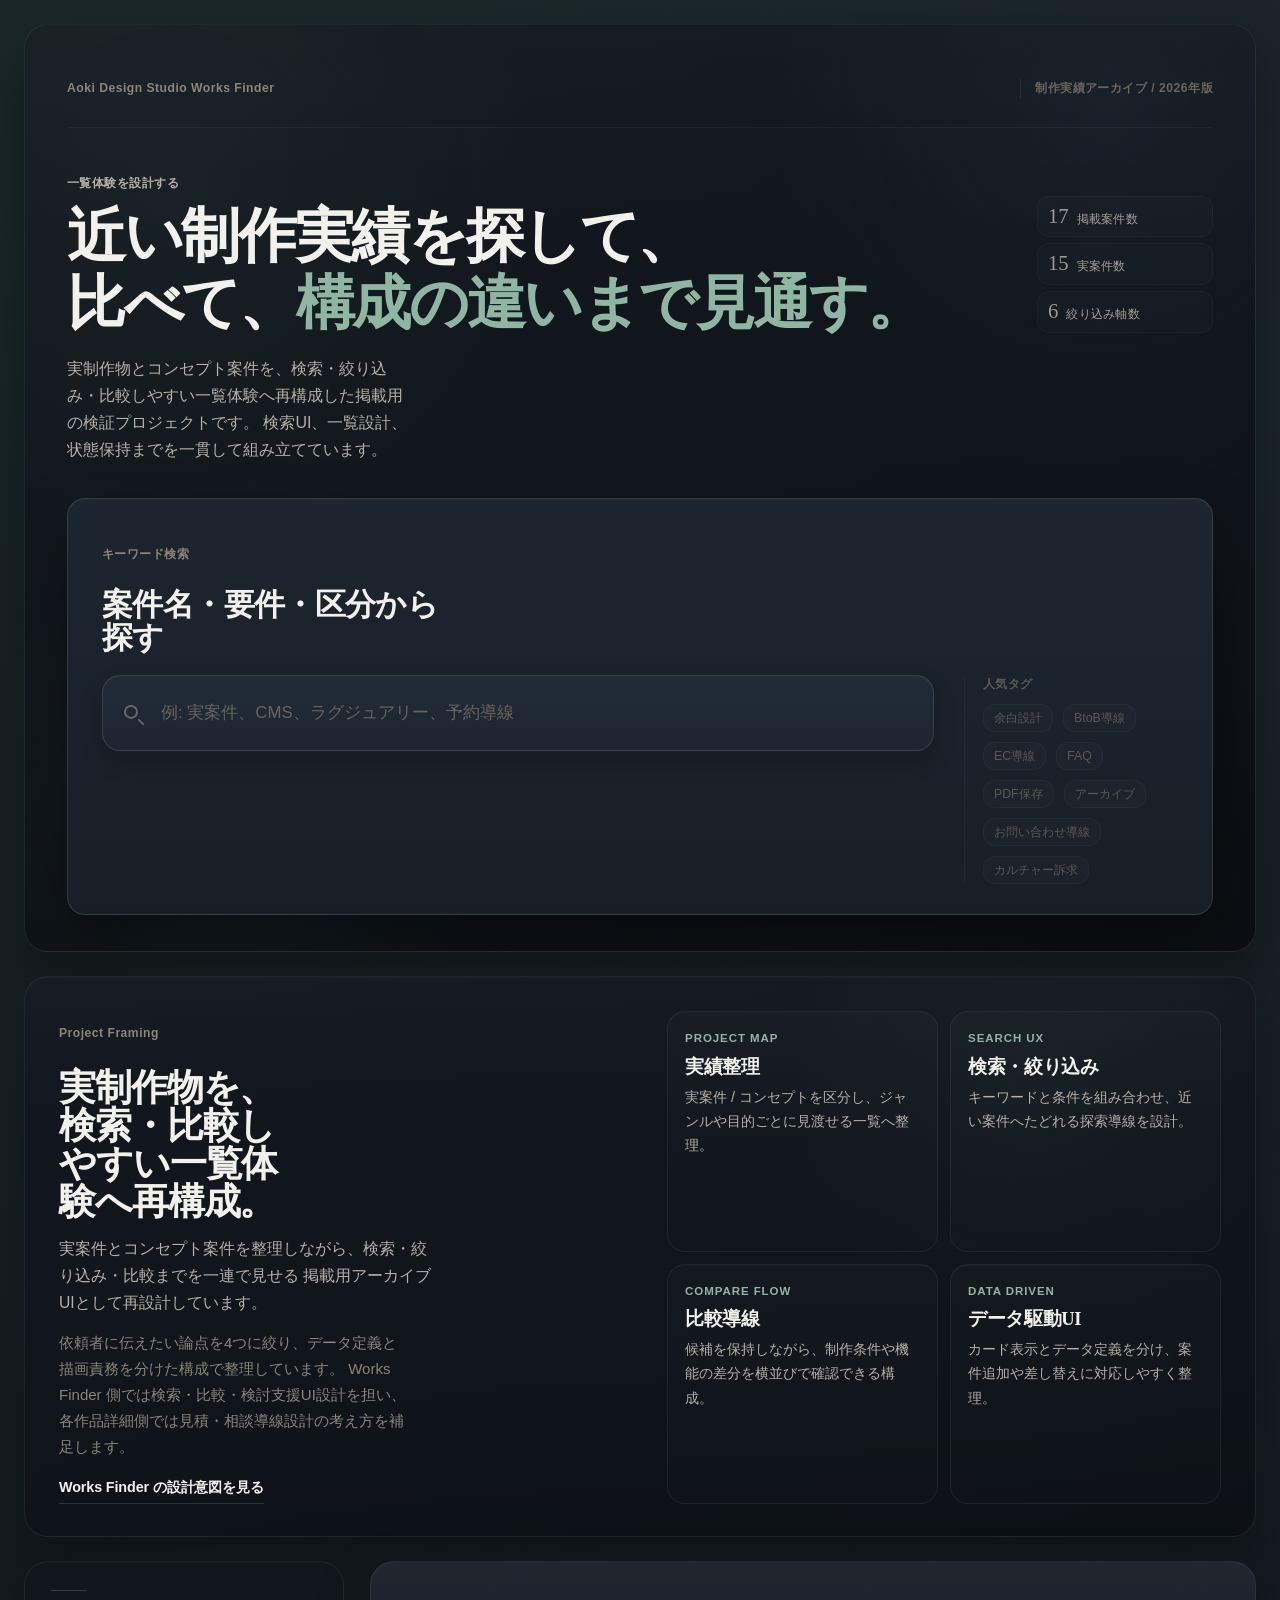
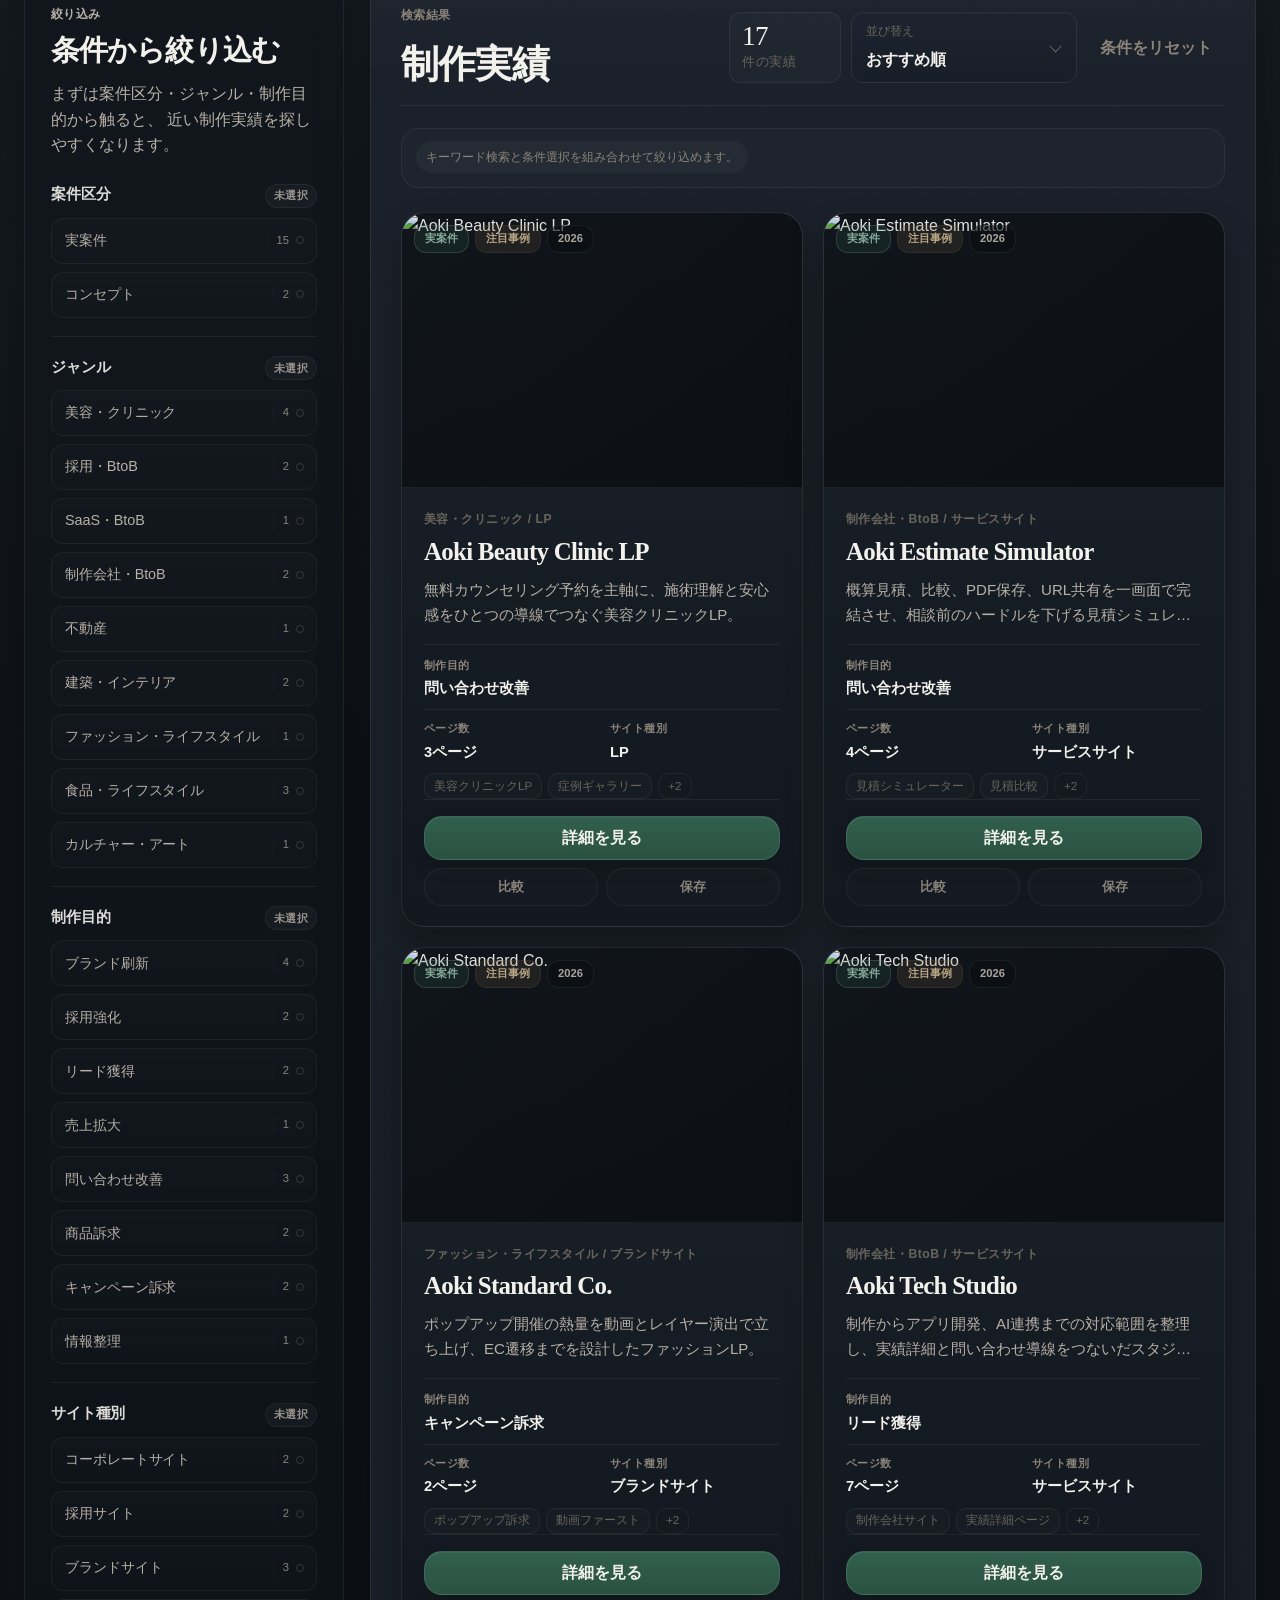
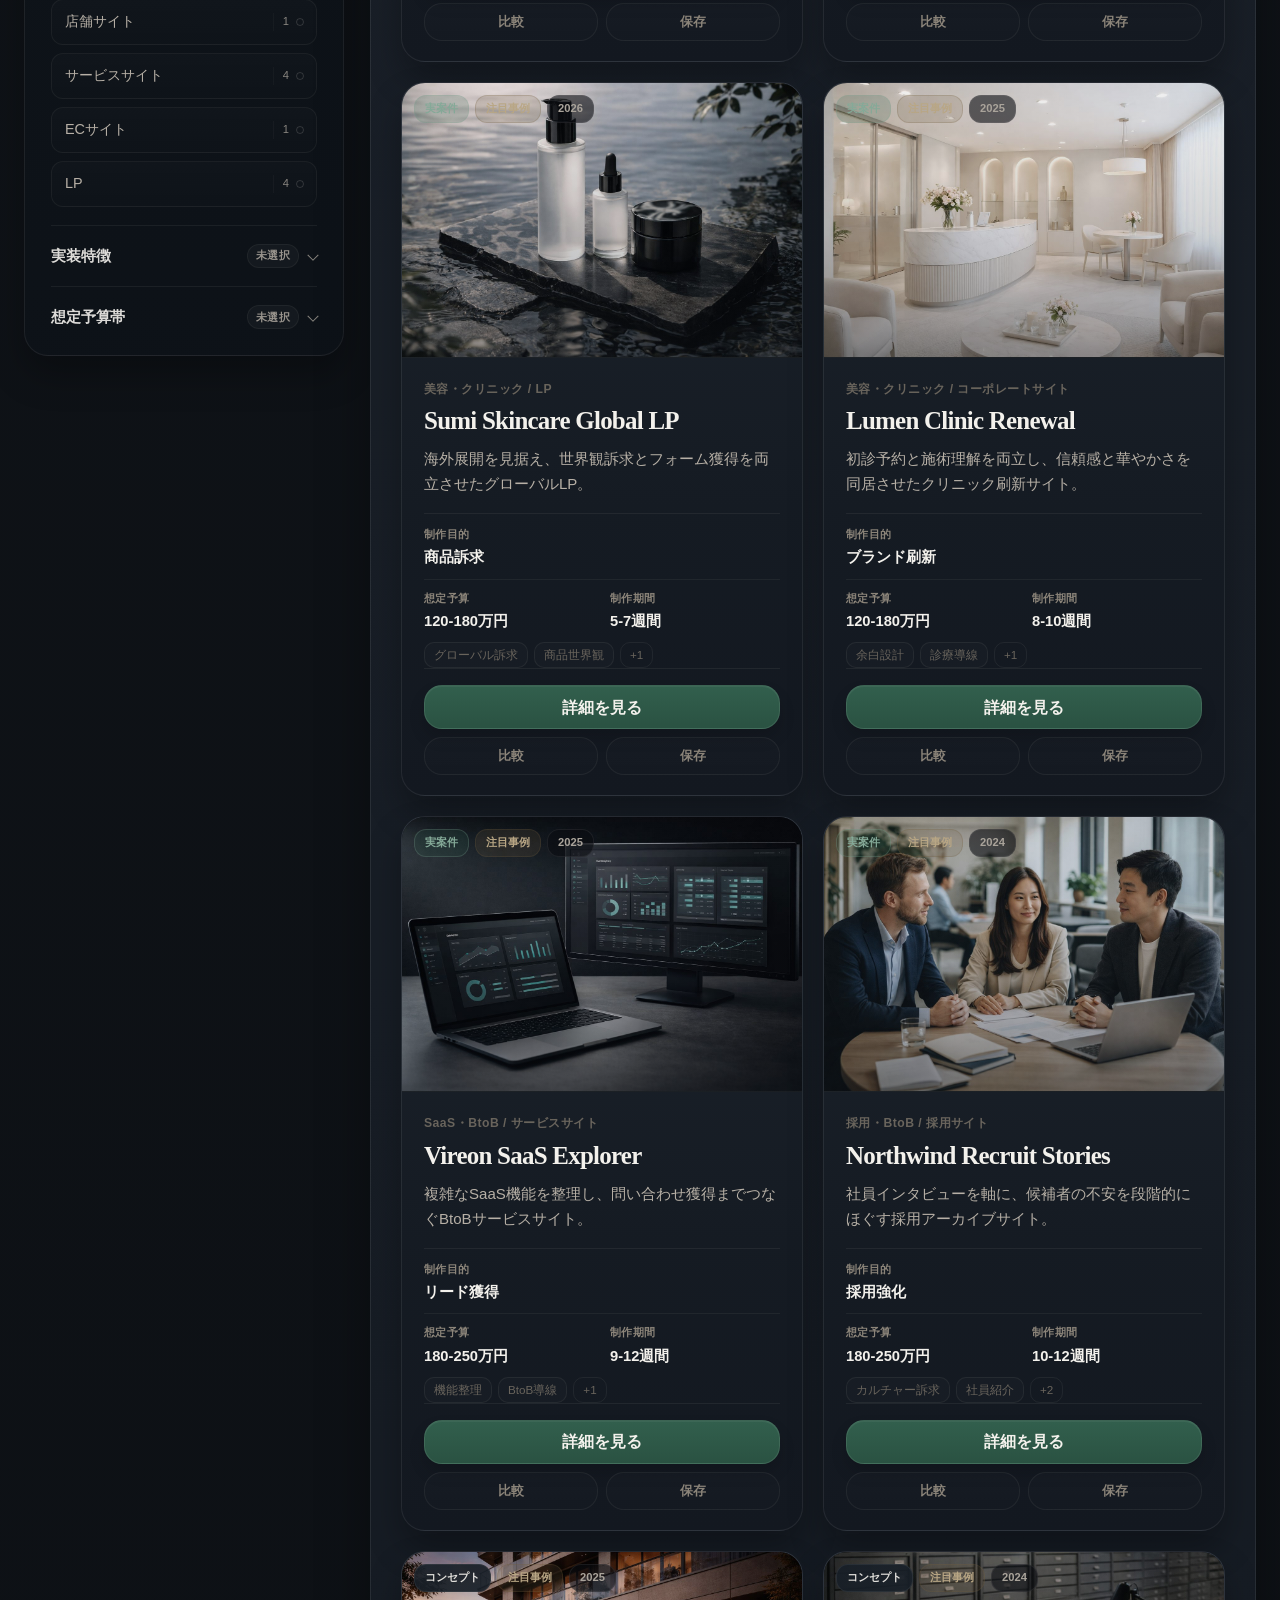
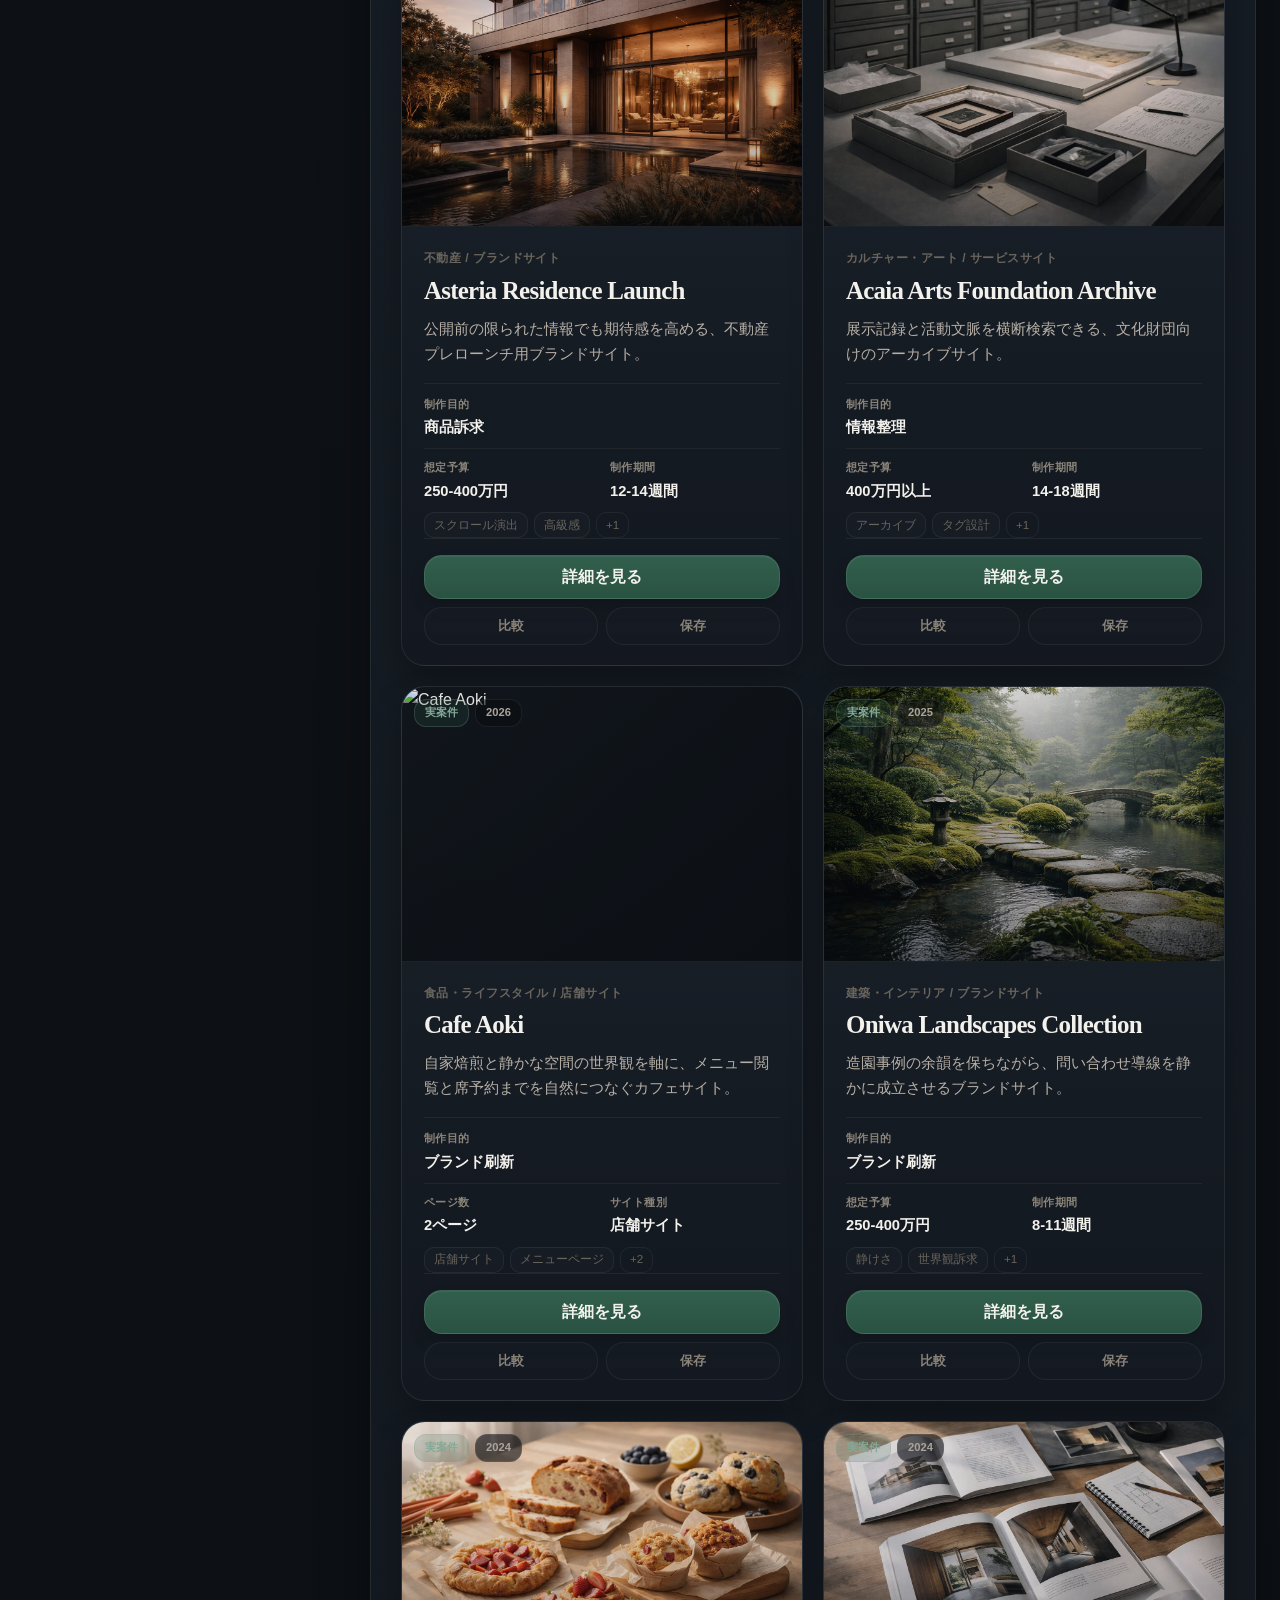
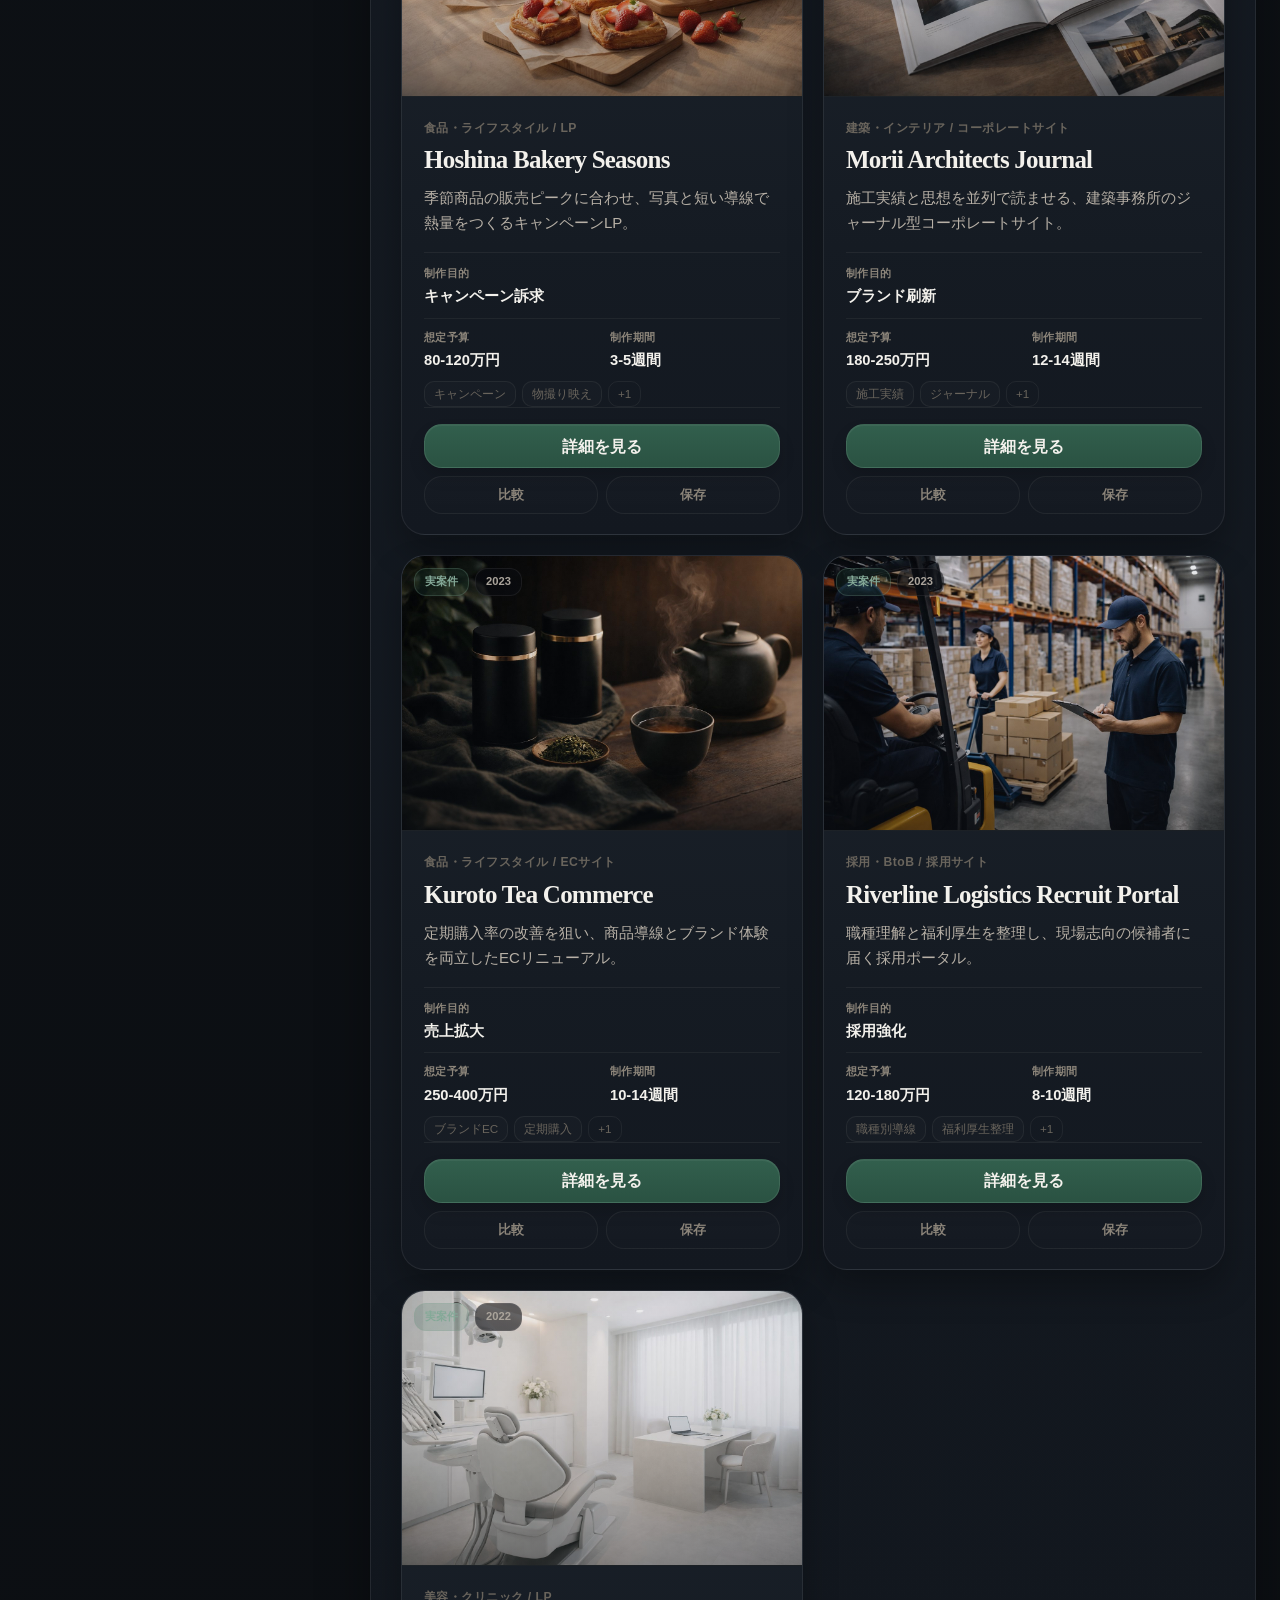
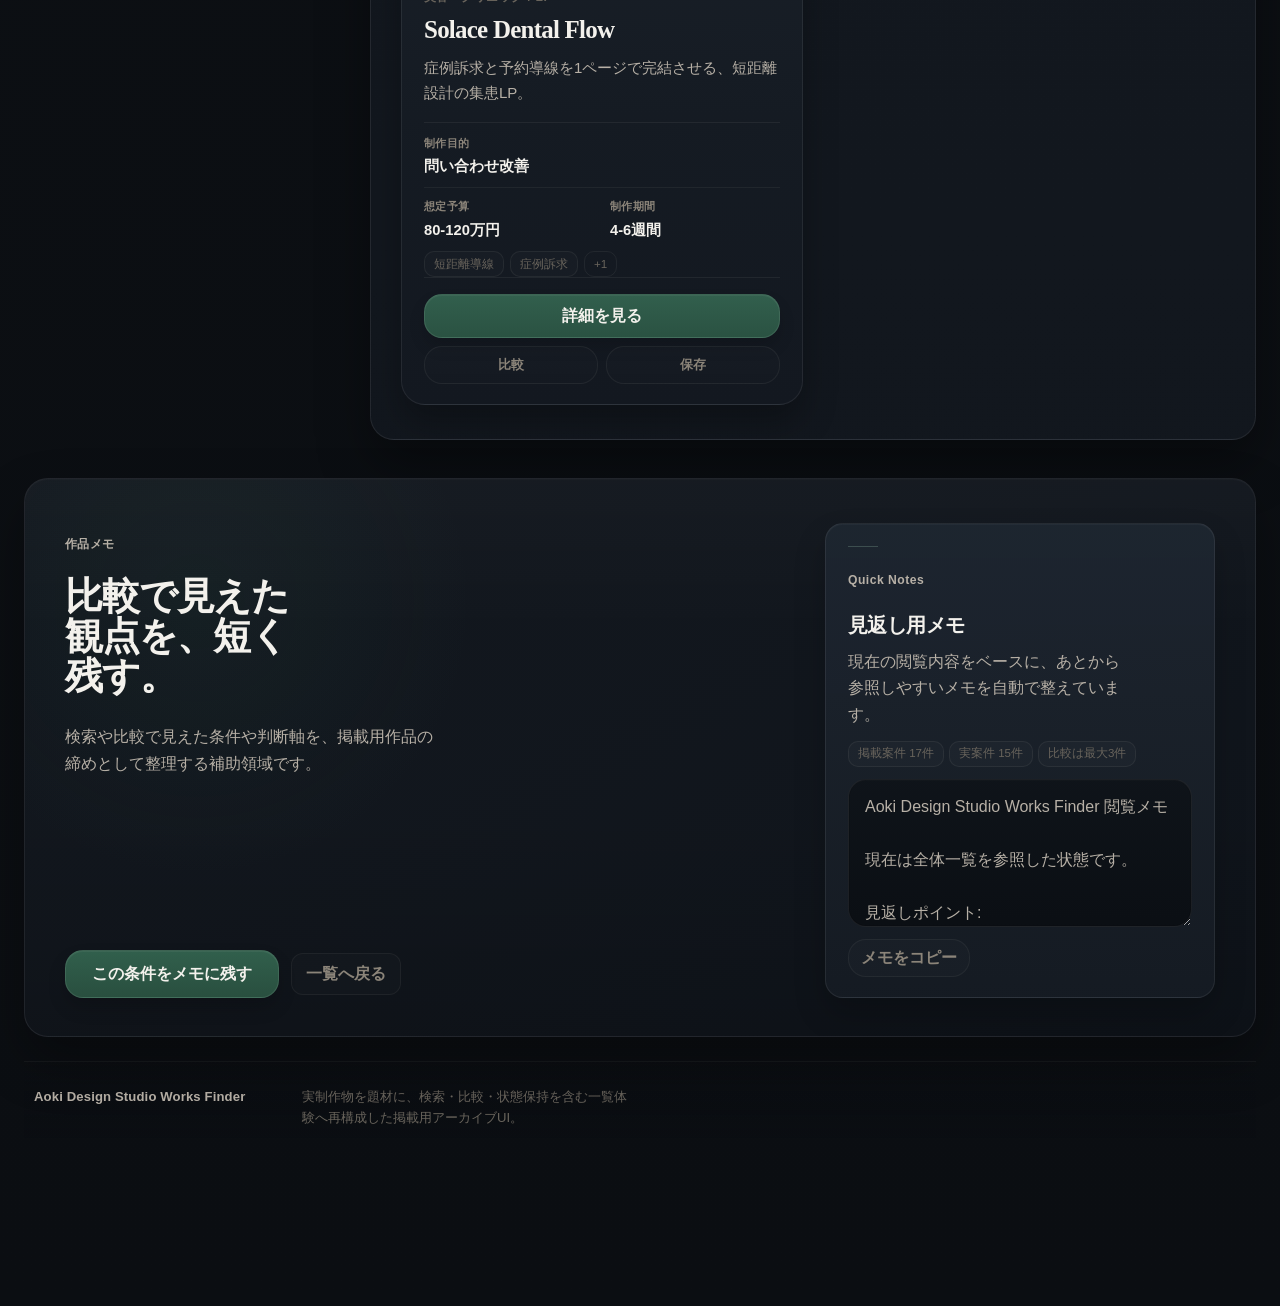
==== commit c811f64d: "Add files via upload" ====
--- a/index.html
+++ b/index.html
@@ -6,7 +6,7 @@
     <title>Aoki Design Studio Works Finder | 制作実績検索・比較アーカイブ</title>
     <meta
       name="description"
-      content="Aoki Design Studioの制作実績を検索・絞り込み・比較し、近い事例をもとに相談準備まで進めるためのアーカイブUI。"
+      content="Aoki Design Studioの制作実績を、検索・絞り込み・比較できる一覧体験として再構成した掲載用アーカイブUI。"
     />
     <meta name="application-name" content="Aoki Design Studio Works Finder" />
     <meta name="apple-mobile-web-app-title" content="ADS Works Finder" />
@@ -20,11 +20,16 @@
     />
     <meta
       property="og:description"
-      content="制作実績の検索・比較・詳細確認・相談準備までを一連でつなぐ、Aoki Design StudioのアーカイブUI。"
-    />
-    <!-- Replace with the deployed URL when publishing. -->
-    <!-- <meta property="og:url" content="https://your-domain.example/aoki-design-studio-works-finder/" /> -->
-    <meta property="og:image" content="./assets/images/meta/og-image.png" />
+      content="制作実績の検索・比較・状態保持までを一連で見せる、Aoki Design Studioの掲載用アーカイブUI。"
+    />
+    <meta
+      property="og:url"
+      content="https://okiaoki.github.io/Aoki-Design-Studio-Works-Finder/"
+    />
+    <meta
+      property="og:image"
+      content="https://okiaoki.github.io/Aoki-Design-Studio-Works-Finder/assets/images/meta/og-image.png"
+    />
     <meta property="og:image:type" content="image/png" />
     <meta property="og:image:width" content="1200" />
     <meta property="og:image:height" content="630" />
@@ -39,15 +44,24 @@
     />
     <meta
       name="twitter:description"
-      content="制作実績の検索・比較・詳細確認・相談準備までを一連でつなぐ、Aoki Design StudioのアーカイブUI。"
-    />
-    <meta name="twitter:image" content="./assets/images/meta/og-image.png" />
+      content="制作実績の検索・比較・状態保持までを一連で見せる、Aoki Design Studioの掲載用アーカイブUI。"
+    />
+    <meta
+      name="twitter:url"
+      content="https://okiaoki.github.io/Aoki-Design-Studio-Works-Finder/"
+    />
+    <meta
+      name="twitter:image"
+      content="https://okiaoki.github.io/Aoki-Design-Studio-Works-Finder/assets/images/meta/og-image.png"
+    />
     <meta
       name="twitter:image:alt"
       content="Aoki Design Studio Works Finderの共有用ビジュアル"
     />
-    <!-- Replace with the deployed URL when publishing. -->
-    <!-- <link rel="canonical" href="https://your-domain.example/aoki-design-studio-works-finder/" /> -->
+    <link
+      rel="canonical"
+      href="https://okiaoki.github.io/Aoki-Design-Studio-Works-Finder/"
+    />
     <link rel="icon" href="./assets/images/meta/favicon.svg" type="image/svg+xml" sizes="any" />
     <link rel="icon" href="./assets/images/meta/icon-192.png" type="image/png" sizes="192x192" />
     <link rel="shortcut icon" href="./assets/images/meta/icon-192.png" type="image/png" />
@@ -65,28 +79,28 @@
 
         <div class="hero__body">
           <div class="hero__copy">
-            <p class="hero__label">実績を探す</p>
+            <p class="hero__label">一覧体験を設計する</p>
             <h1>
-              <span class="hero__title-line">近い制作実績を探して、</span><span class="hero__title-line">比べて、<span class="hero__title-accent">そのまま相談へ。</span></span>
+              <span class="hero__title-line">近い制作実績を探して、</span><span class="hero__title-line">比べて、<span class="hero__title-accent">構成の違いまで見通す。</span></span>
             </h1>
             <p class="hero__description">
-              単なる一覧ではなく、依頼検討者が制作目的や予算感から近い案件を探し、
-              比較の目線を持ったまま相談導線へ進めるためのアーカイブUIです。
+              実制作物とコンセプト案件を、検索・絞り込み・比較しやすい一覧体験へ再構成した掲載用の検証プロジェクトです。
+              検索UI、一覧設計、状態保持までを一貫して組み立てています。
             </p>
           </div>
 
           <div class="hero__stats" aria-label="サイト概要">
             <article class="stat-card">
-              <span class="stat-card__value">12</span>
-              <span class="stat-card__label">厳選実績</span>
+              <span id="hero-stat-total" class="stat-card__value">17</span>
+              <span class="stat-card__label">掲載案件数</span>
             </article>
             <article class="stat-card">
-              <span class="stat-card__value">5</span>
-              <span class="stat-card__label">絞り込み軸</span>
+              <span id="hero-stat-real" class="stat-card__value">15</span>
+              <span class="stat-card__label">実案件数</span>
             </article>
             <article class="stat-card">
-              <span class="stat-card__value">3</span>
-              <span class="stat-card__label">比較枠</span>
+              <span id="hero-stat-filters" class="stat-card__value">6</span>
+              <span class="stat-card__label">絞り込み軸数</span>
             </article>
           </div>
         </div>
@@ -94,7 +108,7 @@
         <section class="search-panel" aria-labelledby="search-heading">
           <div class="search-panel__heading">
             <p class="eyebrow">キーワード検索</p>
-            <h2 id="search-heading">案件名・要件・タグから探す</h2>
+            <h2 id="search-heading">案件名・要件・区分から探す</h2>
           </div>
 
           <form class="search-form" id="search-form" role="search">
@@ -104,7 +118,7 @@
                 id="search-input"
                 name="search"
                 type="search"
-                placeholder="例: 採用、CMS、ラグジュアリー、予約導線"
+                placeholder="例: 実案件、CMS、ラグジュアリー、予約導線"
                 autocomplete="off"
               />
             </label>
@@ -116,6 +130,47 @@
           </div>
         </section>
       </header>
+
+      <section class="project-intro" aria-labelledby="project-intro-title">
+        <div class="project-intro__copy">
+          <p class="eyebrow">Project Framing</p>
+          <h2 id="project-intro-title">実制作物を、検索・比較しやすい一覧体験へ再構成。</h2>
+          <p class="project-intro__lead">
+            実案件とコンセプト案件を整理しながら、検索・絞り込み・比較までを一連で見せる
+            掲載用アーカイブUIとして再設計しています。
+          </p>
+          <p class="project-intro__note">
+            依頼者に伝えたい論点を4つに絞り、データ定義と描画責務を分けた構成で整理しています。
+            Works Finder 側では検索・比較・検討支援UI設計を担い、各作品詳細側では見積・相談導線設計の考え方を補足します。
+          </p>
+          <a class="project-intro__case-link" href="./projects/works-finder/index.html">
+            Works Finder の設計意図を見る
+          </a>
+        </div>
+
+        <div class="project-intro__grid" aria-label="このサイトで見せていること">
+          <article class="project-intro__card">
+            <p class="project-intro__card-label">Project Map</p>
+            <h3>実績整理</h3>
+            <p>実案件 / コンセプトを区分し、ジャンルや目的ごとに見渡せる一覧へ整理。</p>
+          </article>
+          <article class="project-intro__card">
+            <p class="project-intro__card-label">Search UX</p>
+            <h3>検索・絞り込み</h3>
+            <p>キーワードと条件を組み合わせ、近い案件へたどれる探索導線を設計。</p>
+          </article>
+          <article class="project-intro__card">
+            <p class="project-intro__card-label">Compare Flow</p>
+            <h3>比較導線</h3>
+            <p>候補を保持しながら、制作条件や機能の差分を横並びで確認できる構成。</p>
+          </article>
+          <article class="project-intro__card">
+            <p class="project-intro__card-label">Data Driven</p>
+            <h3>データ駆動UI</h3>
+            <p>カード表示とデータ定義を分け、案件追加や差し替えに対応しやすく整理。</p>
+          </article>
+        </div>
+      </section>
 
       <main class="discovery-layout">
         <aside class="filter-panel" aria-labelledby="filter-heading">
@@ -123,8 +178,8 @@
             <p class="eyebrow">絞り込み</p>
             <h2 id="filter-heading">条件から絞り込む</h2>
             <p>
-              ジャンル・サイト種別・制作目的・実装特徴・予算帯を横断して、
-              近い制作実績だけを残します。
+              まずは案件区分・ジャンル・制作目的から触ると、
+              近い制作実績を探しやすくなります。
             </p>
           </div>
 
@@ -139,7 +194,7 @@
             </div>
 
             <div class="result-toolbar__controls">
-              <p id="result-count" class="result-count">12件の実績</p>
+              <p id="result-count" class="result-count">17件の実績</p>
 
               <label class="select-control" for="sort-order">
                 <span>並び替え</span>
@@ -175,21 +230,21 @@
 
       <section class="cta-section" id="contact" aria-labelledby="cta-title">
         <div class="cta-section__copy">
-          <p id="cta-eyebrow" class="eyebrow">相談準備</p>
-          <h2 id="cta-title">近い事例が見つかったら、そのまま相談準備に進む。</h2>
+          <p id="cta-eyebrow" class="eyebrow">作品メモ</p>
+          <h2 id="cta-title">比較で見えた観点を、短く残す。</h2>
           <p id="cta-description">
-            実績を見比べながら整理した要件を、そのまま相談メモとして持ち出せる導線です。
+            検索・比較で見えた条件や判断軸を、掲載用作品の締めとして整理する補助領域です。
           </p>
         </div>
 
         <div class="cta-section__brief" id="contact-brief" tabindex="-1">
-          <p class="eyebrow">相談メモ</p>
-          <h3 id="cta-brief-title" class="cta-section__brief-title">相談時に添えるメモ</h3>
+          <p class="eyebrow">Quick Notes</p>
+          <h3 id="cta-brief-title" class="cta-section__brief-title">見返し用メモ</h3>
           <p id="cta-brief-copy" class="cta-section__brief-copy">
-            今見ている条件や事例を、相談の前提情報としてそのまま引き継げます。
+            現在の条件や比較候補を短くまとめ、あとから参照しやすい状態に整えます。
           </p>
           <div id="cta-context" class="cta-section__context" aria-live="polite"></div>
-          <label class="sr-only" for="cta-draft">相談メモ</label>
+          <label class="sr-only" for="cta-draft">閲覧メモ</label>
           <textarea
             id="cta-draft"
             class="cta-section__draft"
@@ -197,24 +252,24 @@
             spellcheck="false"
           ></textarea>
           <div class="cta-section__brief-actions">
-            <button id="cta-copy" class="ghost-button" type="button">相談メモをコピー</button>
+            <button id="cta-copy" class="ghost-button" type="button">メモをコピー</button>
             <p id="cta-status" class="cta-section__status" role="status" aria-live="polite"></p>
           </div>
         </div>
 
         <div class="cta-section__actions">
           <a id="cta-primary" class="primary-button" href="#contact">
-            実績を踏まえて相談する
+            この条件をメモに残す
           </a>
           <a id="cta-secondary" class="ghost-button" href="#top">
-            一覧を見返して候補を整理する
+            一覧へ戻る
           </a>
         </div>
       </section>
 
       <footer class="site-footer">
         <p>Aoki Design Studio Works Finder</p>
-        <p>検索・比較・詳細確認・相談準備を一連でつなぐ、制作実績アーカイブUI。</p>
+        <p>実制作物を題材に、検索・比較・状態保持を含む一覧体験へ再構成した掲載用アーカイブUI。</p>
       </footer>
 
       <aside class="compare-bar" id="compare-bar" aria-label="比較バー" hidden>
--- a/assets/css/style.css
+++ b/assets/css/style.css
@@ -65,6 +65,10 @@
   overflow: hidden;
 }
 
+body.body--compare-active {
+  padding-bottom: max(168px, var(--compare-bar-offset, 168px));
+}
+
 img {
   display: block;
   max-width: 100%;
@@ -151,6 +155,7 @@
 }
 
 .hero,
+.project-intro,
 .filter-panel,
 .results-area,
 .cta-section,
@@ -266,9 +271,9 @@
 
 .hero__description {
   margin: 22px 0 0;
-  max-width: 42ch;
+  max-width: 39ch;
   font-size: 1rem;
-  line-height: 1.72;
+  line-height: 1.68;
 }
 
 .hero__stats {
@@ -306,7 +311,7 @@
   font-size: 0.75rem;
   line-height: 1.3;
   letter-spacing: 0.02em;
-  color: rgba(139, 132, 121, 0.82);
+  color: rgba(183, 176, 166, 0.88);
 }
 
 .search-panel {
@@ -345,6 +350,7 @@
   font-size: clamp(1.55rem, 2.4vw, 2.15rem);
   line-height: 1.08;
   letter-spacing: -0.02em;
+  text-wrap: pretty;
 }
 
 .search-form {
@@ -430,6 +436,7 @@
 .select-control select:focus,
 .cta-section__draft:focus-visible,
 .filter-chip:focus-visible,
+.filter-group__summary:focus-visible,
 .filter-option input:focus-visible + .filter-option__surface,
 .filter-option:focus-within .filter-option__surface,
 .chip-button:focus-visible,
@@ -536,6 +543,140 @@
   color: var(--accent-strong);
 }
 
+.project-intro {
+  display: grid;
+  grid-template-columns: minmax(0, 1.04fr) minmax(320px, 1fr);
+  gap: 28px 32px;
+  align-items: start;
+  margin-top: 24px;
+  padding: 34px 34px 32px;
+  background:
+    radial-gradient(circle at 82% 20%, rgba(53, 107, 86, 0.08), transparent 22%),
+    linear-gradient(160deg, rgba(19, 24, 32, 0.98) 0%, rgba(16, 21, 28, 0.99) 55%, rgba(13, 18, 24, 1) 100%);
+  border: 1px solid rgba(243, 241, 236, 0.07);
+  border-radius: var(--radius-lg);
+  box-shadow:
+    0 22px 46px rgba(0, 0, 0, 0.3),
+    inset 0 1px 0 rgba(255, 255, 255, 0.02);
+}
+
+.project-intro::before {
+  content: "";
+  position: absolute;
+  inset: 0;
+  background:
+    linear-gradient(180deg, rgba(255, 255, 255, 0.018) 0%, transparent 26%),
+    linear-gradient(180deg, transparent 62%, rgba(0, 0, 0, 0.12) 100%);
+  pointer-events: none;
+}
+
+.project-intro > * {
+  position: relative;
+  z-index: 1;
+}
+
+.project-intro__copy {
+  display: grid;
+  gap: 14px;
+  max-width: 45ch;
+}
+
+.project-intro__copy h2 {
+  margin: 0;
+  max-width: 12ch;
+  font-family: var(--font-display);
+  font-size: clamp(2rem, 2.9vw, 3rem);
+  line-height: 1.02;
+  letter-spacing: -0.03em;
+  color: var(--ink);
+}
+
+.project-intro__lead,
+.project-intro__note,
+.project-intro__card p:last-child {
+  margin: 0;
+}
+
+.project-intro__lead {
+  color: var(--ink-soft);
+  max-width: 43ch;
+  font-size: 0.98rem;
+  line-height: 1.74;
+}
+
+.project-intro__note {
+  max-width: 42ch;
+  color: var(--ink-muted);
+  font-size: 0.94rem;
+  line-height: 1.72;
+}
+
+.project-intro__case-link {
+  display: inline-flex;
+  align-items: center;
+  width: fit-content;
+  margin-top: 2px;
+  padding-bottom: 4px;
+  border-bottom: 1px solid rgba(143, 182, 163, 0.22);
+  color: var(--ink);
+  font-size: 0.9rem;
+  font-weight: 600;
+  letter-spacing: -0.01em;
+  transition:
+    color var(--transition),
+    border-color var(--transition),
+    transform var(--transition);
+}
+
+.project-intro__case-link:hover {
+  color: var(--accent-strong);
+  border-color: rgba(143, 182, 163, 0.42);
+  transform: translateY(-1px);
+}
+
+.project-intro__grid {
+  display: grid;
+  grid-template-columns: repeat(2, minmax(0, 1fr));
+  gap: 12px;
+  align-self: stretch;
+}
+
+.project-intro__card {
+  display: grid;
+  align-content: start;
+  gap: 8px;
+  min-height: 144px;
+  padding: 17px 17px 15px;
+  border-radius: var(--radius-md);
+  background: linear-gradient(180deg, rgba(255, 255, 255, 0.018) 0%, rgba(255, 255, 255, 0.008) 100%);
+  border: 1px solid rgba(243, 241, 236, 0.06);
+  box-shadow: inset 0 1px 0 rgba(255, 255, 255, 0.02);
+}
+
+.project-intro__card-label {
+  margin: 0;
+  font-size: 0.72rem;
+  font-weight: 650;
+  letter-spacing: 0.08em;
+  text-transform: uppercase;
+  color: var(--accent-strong);
+}
+
+.project-intro__card h3 {
+  margin: 0;
+  font-family: var(--font-display);
+  font-size: 1.16rem;
+  line-height: 1.14;
+  letter-spacing: -0.02em;
+  color: var(--ink);
+}
+
+.project-intro__card p:last-child {
+  color: var(--ink-soft);
+  font-size: 0.9rem;
+  line-height: 1.68;
+}
+
 .discovery-layout {
   display: grid;
   grid-template-columns: minmax(288px, 320px) minmax(0, 1fr);
@@ -567,7 +708,7 @@
 }
 
 .filter-panel__header {
-  margin-bottom: 26px;
+  margin-bottom: 24px;
 }
 
 .filter-panel h2,
@@ -582,8 +723,8 @@
 }
 
 .filter-group + .filter-group {
-  margin-top: 22px;
-  padding-top: 22px;
+  margin-top: 18px;
+  padding-top: 18px;
   border-top: 1px solid rgba(243, 241, 236, 0.06);
 }
 
@@ -592,25 +733,68 @@
   justify-content: space-between;
   align-items: baseline;
   gap: 16px;
-  margin-bottom: 11px;
+  margin-bottom: 10px;
 }
 
 .filter-group__title {
   margin: 0;
-  font-size: 0.97rem;
+  font-size: 0.94rem;
   font-weight: 650;
   letter-spacing: -0.01em;
   color: rgba(243, 241, 236, 0.9);
 }
 
 .filter-group__count {
+  display: inline-flex;
+  align-items: center;
+  min-height: 24px;
+  padding: 0 8px;
+  border-radius: 999px;
+  background: rgba(255, 255, 255, 0.03);
+  border: 1px solid rgba(243, 241, 236, 0.05);
   font-size: 0.66rem;
-  color: rgba(139, 132, 121, 0.72);
+  color: rgba(183, 176, 166, 0.82);
+}
+
+.filter-group__summary {
+  position: relative;
+  display: flex;
+  align-items: center;
+  justify-content: space-between;
+  gap: 16px;
+  padding-right: 18px;
+  list-style: none;
+  cursor: pointer;
+}
+
+.filter-group__summary::-webkit-details-marker {
+  display: none;
+}
+
+.filter-group--collapsible .filter-group__summary::after {
+  content: "";
+  position: absolute;
+  right: 0;
+  top: 50%;
+  width: 8px;
+  height: 8px;
+  border-right: 1.5px solid rgba(183, 176, 166, 0.72);
+  border-bottom: 1.5px solid rgba(183, 176, 166, 0.72);
+  transform: translateY(-60%) rotate(45deg);
+  transition: transform var(--transition);
+}
+
+.filter-group--collapsible[open] .filter-group__summary::after {
+  transform: translateY(-35%) rotate(225deg);
+}
+
+.filter-group--collapsible .filter-group__options {
+  margin-top: 12px;
 }
 
 .filter-group__options {
   display: grid;
-  gap: 9px;
+  gap: 8px;
 }
 
 .filter-option {
@@ -629,8 +813,8 @@
   grid-template-columns: minmax(0, 1fr) auto;
   align-items: center;
   gap: 12px;
-  min-height: 50px;
-  padding: 12px 13px 12px 14px;
+  min-height: 46px;
+  padding: 10px 12px 10px 13px;
   border-radius: var(--radius-sm);
   background: linear-gradient(180deg, rgba(255, 255, 255, 0.014) 0%, rgba(255, 255, 255, 0.006) 100%);
   border: 1px solid rgba(243, 241, 236, 0.05);
@@ -644,7 +828,7 @@
 
 .filter-option__label {
   min-width: 0;
-  font-size: 0.93rem;
+  font-size: 0.9rem;
   color: var(--ink-soft);
   letter-spacing: -0.005em;
 }
@@ -734,11 +918,11 @@
 }
 
 .result-toolbar__controls {
-  display: grid;
-  grid-auto-flow: column;
-  align-items: center;
+  display: flex;
+  flex-wrap: wrap;
+  align-items: stretch;
   gap: 10px;
-  justify-content: end;
+  justify-content: flex-end;
 }
 
 .result-count {
@@ -746,8 +930,10 @@
   gap: 2px;
   min-width: 112px;
   margin: 0;
-  padding: 0;
-  background: transparent;
+  padding: 10px 12px;
+  background: rgba(255, 255, 255, 0.018);
+  border: 1px solid rgba(243, 241, 236, 0.06);
+  border-radius: var(--radius-sm);
   color: var(--ink-muted);
   font-weight: 400;
 }
@@ -916,19 +1102,21 @@
 }
 
 .active-filters {
-  align-items: center;
+  align-items: flex-start;
   min-height: 0;
   margin-bottom: 24px;
-  padding-bottom: 16px;
-  border-bottom: 1px solid var(--line-soft);
+  padding: 12px 14px 14px;
+  border: 1px solid rgba(243, 241, 236, 0.06);
+  border-radius: var(--radius-md);
+  background: rgba(255, 255, 255, 0.015);
 }
 
 .filter-chip {
   min-height: 32px;
   padding: 0 10px 0 12px;
-  border-color: rgba(243, 241, 236, 0.06);
-  background: rgba(255, 255, 255, 0.02);
-  color: var(--ink-soft);
+  border-color: rgba(143, 182, 163, 0.14);
+  background: rgba(53, 107, 86, 0.08);
+  color: var(--ink);
   font-size: 0.84rem;
   box-shadow: none;
 }
@@ -941,7 +1129,13 @@
 
 .active-filters__label,
 .active-filters__empty {
-  font-size: 0.76rem;
+  display: inline-flex;
+  align-items: center;
+  min-height: 32px;
+  padding: 0 10px;
+  border-radius: 999px;
+  background: rgba(255, 255, 255, 0.03);
+  font-size: 0.74rem;
   color: var(--ink-muted);
 }
 
@@ -981,7 +1175,7 @@
 .works-grid {
   display: grid;
   grid-template-columns: repeat(2, minmax(0, 1fr));
-  gap: 18px;
+  gap: 20px;
 }
 
 .work-card {
@@ -1142,29 +1336,30 @@
 }
 
 .work-card__title {
-  max-width: 18ch;
-  font-size: clamp(1.42rem, 2.1vw, 1.84rem);
-  line-height: 1.08;
+  max-width: none;
+  font-size: clamp(1.38rem, 1.95vw, 1.76rem);
+  line-height: 1.12;
+  text-wrap: pretty;
 }
 
 .work-card__summary {
-  margin: 14px 0 0;
+  margin: 12px 0 0;
   max-width: 52ch;
-  min-height: calc(1em * 1.62 * 3);
+  min-height: calc(1em * 1.66 * 2);
   display: -webkit-box;
   -webkit-box-orient: vertical;
-  -webkit-line-clamp: 3;
+  -webkit-line-clamp: 2;
   overflow: hidden;
-  font-size: 0.96rem;
-  line-height: 1.68;
+  font-size: 0.94rem;
+  line-height: 1.66;
 }
 
 .work-card__meta {
   display: grid;
   grid-template-columns: repeat(2, minmax(0, 1fr));
-  gap: 12px 18px;
-  margin-top: 18px;
-  padding-top: 14px;
+  gap: 10px 16px;
+  margin-top: 16px;
+  padding-top: 12px;
   border-top: 1px solid rgba(243, 241, 236, 0.06);
 }
 
@@ -1181,37 +1376,37 @@
 
 .work-card__meta-item--wide {
   grid-column: 1 / -1;
-  padding-bottom: 12px;
+  padding-bottom: 10px;
   border-bottom: 1px solid rgba(243, 241, 236, 0.05);
 }
 
 .work-card__meta-label {
-  color: var(--ink-faint);
-  font-size: 0.72rem;
+  color: var(--ink-muted);
+  font-size: 0.68rem;
 }
 
 .work-card__meta-value {
   display: block;
   margin-top: 0;
   font-weight: 600;
-  font-size: 0.94rem;
+  font-size: 0.92rem;
   line-height: 1.45;
-  color: var(--ink-soft);
+  color: var(--ink);
 }
 
 .work-card__tags {
-  margin-top: 12px;
+  margin-top: 10px;
   gap: 6px;
 }
 
 .work-card__tag {
-  min-height: 28px;
+  min-height: 26px;
   padding: 0 9px;
   border-radius: 10px;
   border-color: rgba(243, 241, 236, 0.06);
   background: rgba(255, 255, 255, 0.015);
   color: var(--ink-faint);
-  font-size: 0.76rem;
+  font-size: 0.73rem;
 }
 
 .work-card__tag:hover {
@@ -1229,9 +1424,9 @@
 .work-card__utility {
   display: grid;
   grid-template-columns: 1fr;
-  gap: 10px;
+  gap: 8px;
   margin-top: auto;
-  padding-top: 18px;
+  padding-top: 16px;
   border-top: 1px solid rgba(243, 241, 236, 0.06);
   align-items: stretch;
 }
@@ -1241,7 +1436,7 @@
 }
 
 .work-card__primary-action {
-  min-height: 46px;
+  min-height: 44px;
   border-color: rgba(143, 182, 163, 0.18);
   box-shadow:
     inset 0 1px 0 rgba(255, 255, 255, 0.05),
@@ -1255,12 +1450,12 @@
 }
 
 .work-card__secondary-action {
-  min-height: 40px;
+  min-height: 38px;
   padding: 0 12px;
   background: linear-gradient(180deg, rgba(255, 255, 255, 0.016) 0%, rgba(255, 255, 255, 0.008) 100%);
   border-color: rgba(243, 241, 236, 0.055);
   color: var(--ink-muted);
-  font-size: 0.82rem;
+  font-size: 0.79rem;
   font-weight: 600;
   box-shadow: none;
 }
@@ -1332,29 +1527,30 @@
 .cta-section__copy {
   grid-area: copy;
   display: grid;
-  gap: 11px;
+  gap: 10px;
   max-width: 700px;
 }
 
 .cta-section h2 {
   max-width: 15ch;
   font-size: clamp(2.25rem, 3vw, 3.45rem);
-  line-height: 1.02;
+  line-height: 1.04;
+  text-wrap: pretty;
 }
 
 .cta-section__copy p:last-child {
-  max-width: 46ch;
+  max-width: 42ch;
   color: var(--ink-soft);
-  line-height: 1.78;
+  line-height: 1.72;
 }
 
 .cta-section__brief {
   position: relative;
   grid-area: brief;
   display: grid;
-  gap: 15px;
+  gap: 12px;
   min-width: 0;
-  padding: 24px 24px 22px;
+  padding: 22px 22px 20px;
   border-radius: var(--radius-md);
   background: linear-gradient(180deg, rgba(30, 38, 48, 0.96) 0%, rgba(21, 27, 35, 0.99) 100%);
   border: 1px solid rgba(243, 241, 236, 0.08);
@@ -1372,41 +1568,42 @@
 }
 
 .cta-section__brief-title {
-  font-size: 1.3rem;
-  line-height: 1.12;
+  font-size: 1.22rem;
+  line-height: 1.14;
 }
 
 .cta-section__brief-copy {
   margin: 0;
-  max-width: 34ch;
+  max-width: 31ch;
   color: var(--ink-soft);
+  line-height: 1.66;
 }
 
 .cta-section__context {
-  gap: 6px;
+  gap: 5px;
 }
 
 .cta-section__context .detail-modal__chip {
-  min-height: 28px;
-  padding: 0 10px;
+  min-height: 26px;
+  padding: 0 9px;
   border-radius: 10px;
   background: rgba(255, 255, 255, 0.02);
   border-color: rgba(243, 241, 236, 0.06);
   color: var(--ink-faint);
-  font-size: 0.75rem;
+  font-size: 0.72rem;
 }
 
 .cta-section__draft {
-  min-height: 172px;
+  min-height: 148px;
   resize: vertical;
-  padding: 16px 18px;
+  padding: 14px 16px;
   background: linear-gradient(180deg, rgba(15, 20, 26, 0.98) 0%, rgba(11, 15, 20, 0.99) 100%);
   border: 1px solid rgba(243, 241, 236, 0.07);
   box-shadow:
     inset 0 1px 0 rgba(255, 255, 255, 0.02),
     inset 0 0 0 1px rgba(0, 0, 0, 0.12);
   color: var(--ink-soft);
-  line-height: 1.72;
+  line-height: 1.66;
 }
 
 .cta-section__brief-actions {
@@ -1910,6 +2107,11 @@
       "tags";
   }
 
+  .project-intro {
+    grid-template-columns: 1fr;
+    gap: 24px;
+  }
+
   .cta-section {
     grid-template-columns: 1fr;
     grid-template-areas:
@@ -1988,6 +2190,7 @@
   }
 
   .hero,
+  .project-intro,
   .filter-panel,
   .results-area,
   .cta-section,
@@ -2005,6 +2208,12 @@
     padding: 22px 18px 18px;
   }
 
+  .project-intro {
+    margin-top: 18px;
+    padding: 24px 16px 20px;
+    gap: 18px;
+  }
+
   .results-area {
     padding: 16px 14px 18px;
   }
@@ -2065,12 +2274,39 @@
     margin-top: 12px;
     max-width: 34ch;
     font-size: 0.93rem;
-    line-height: 1.74;
+    line-height: 1.7;
   }
 
   .search-panel {
     gap: 12px;
     padding: 20px 16px 16px;
+  }
+
+  .project-intro__copy {
+    gap: 10px;
+  }
+
+  .project-intro__copy h2 {
+    max-width: 12.8ch;
+    font-size: clamp(1.72rem, 7.8vw, 2.24rem);
+    line-height: 1.05;
+  }
+
+  .project-intro__lead,
+  .project-intro__note {
+    font-size: 0.92rem;
+    line-height: 1.7;
+  }
+
+  .project-intro__grid {
+    grid-template-columns: 1fr;
+    gap: 10px;
+  }
+
+  .project-intro__card {
+    min-height: 0;
+    padding: 16px 14px 14px;
+    gap: 7px;
   }
 
   .search-panel__heading,
@@ -2171,6 +2407,8 @@
 
   .work-card__summary {
     margin-top: 12px;
+    min-height: calc(1em * 1.66 * 2);
+    -webkit-line-clamp: 2;
     font-size: 0.93rem;
     line-height: 1.66;
   }
@@ -2230,14 +2468,16 @@
   }
 
   .result-toolbar__controls {
+    display: flex;
+    flex-direction: column;
+    align-items: stretch;
     gap: 7px;
-    grid-auto-flow: row;
     justify-content: stretch;
   }
 
   .active-filters {
     margin-bottom: 18px;
-    padding-bottom: 12px;
+    padding: 10px 12px 12px;
   }
 
   .select-control {
@@ -2259,6 +2499,10 @@
     gap: 6px;
   }
 
+  .filter-group__summary {
+    min-height: 36px;
+  }
+
   .filter-option {
     display: block;
   }
@@ -2274,10 +2518,10 @@
   }
 
   .cta-section h2 {
-    max-width: 13.8ch;
+    max-width: 15.2ch;
     font-size: clamp(1.82rem, 8.2vw, 2.42rem);
-    line-height: 1.05;
-    text-wrap: balance;
+    line-height: 1.08;
+    text-wrap: pretty;
   }
 
   .cta-section__copy {
@@ -2287,19 +2531,19 @@
   .cta-section__copy p:last-child {
     max-width: none;
     font-size: 0.92rem;
-    line-height: 1.72;
+    line-height: 1.68;
   }
 
   .cta-section__brief {
     width: 100%;
-    padding: 16px 14px 14px;
+    padding: 15px 14px 13px;
     border-radius: var(--radius-md);
-    gap: 12px;
+    gap: 10px;
   }
 
   .cta-section__brief-title {
-    font-size: 1.16rem;
-    line-height: 1.18;
+    font-size: 1.08rem;
+    line-height: 1.16;
   }
 
   .cta-section__brief-copy {
@@ -2333,7 +2577,7 @@
   }
 
   .cta-section__draft {
-    min-height: 120px;
+    min-height: 108px;
     padding: 13px 14px;
     font-size: 0.91rem;
   }
@@ -2499,6 +2743,7 @@
   }
 
   .results-area,
+  .project-intro,
   .filter-panel,
   .cta-section {
     padding-inline: 14px;
@@ -2552,12 +2797,13 @@
   }
 
   .cta-section h2 {
-    max-width: 13.2ch;
+    max-width: 14.8ch;
     font-size: clamp(1.74rem, 8.8vw, 2.08rem);
+    line-height: 1.08;
   }
 
   .cta-section__draft {
-    min-height: 112px;
+    min-height: 104px;
   }
 
   .compare-bar {
@@ -2604,16 +2850,16 @@
   }
 
   .hero h1 {
-    max-width: 10.8ch;
+    max-width: 11.2ch;
     font-size: clamp(1.68rem, 9vw, 1.92rem);
   }
 
   .hero__title-line:first-child {
-    white-space: normal;
+    white-space: nowrap;
   }
 
   .hero__title-line:last-child {
-    max-width: 10.8ch;
+    max-width: 11.2ch;
   }
 
   .work-card__meta,
